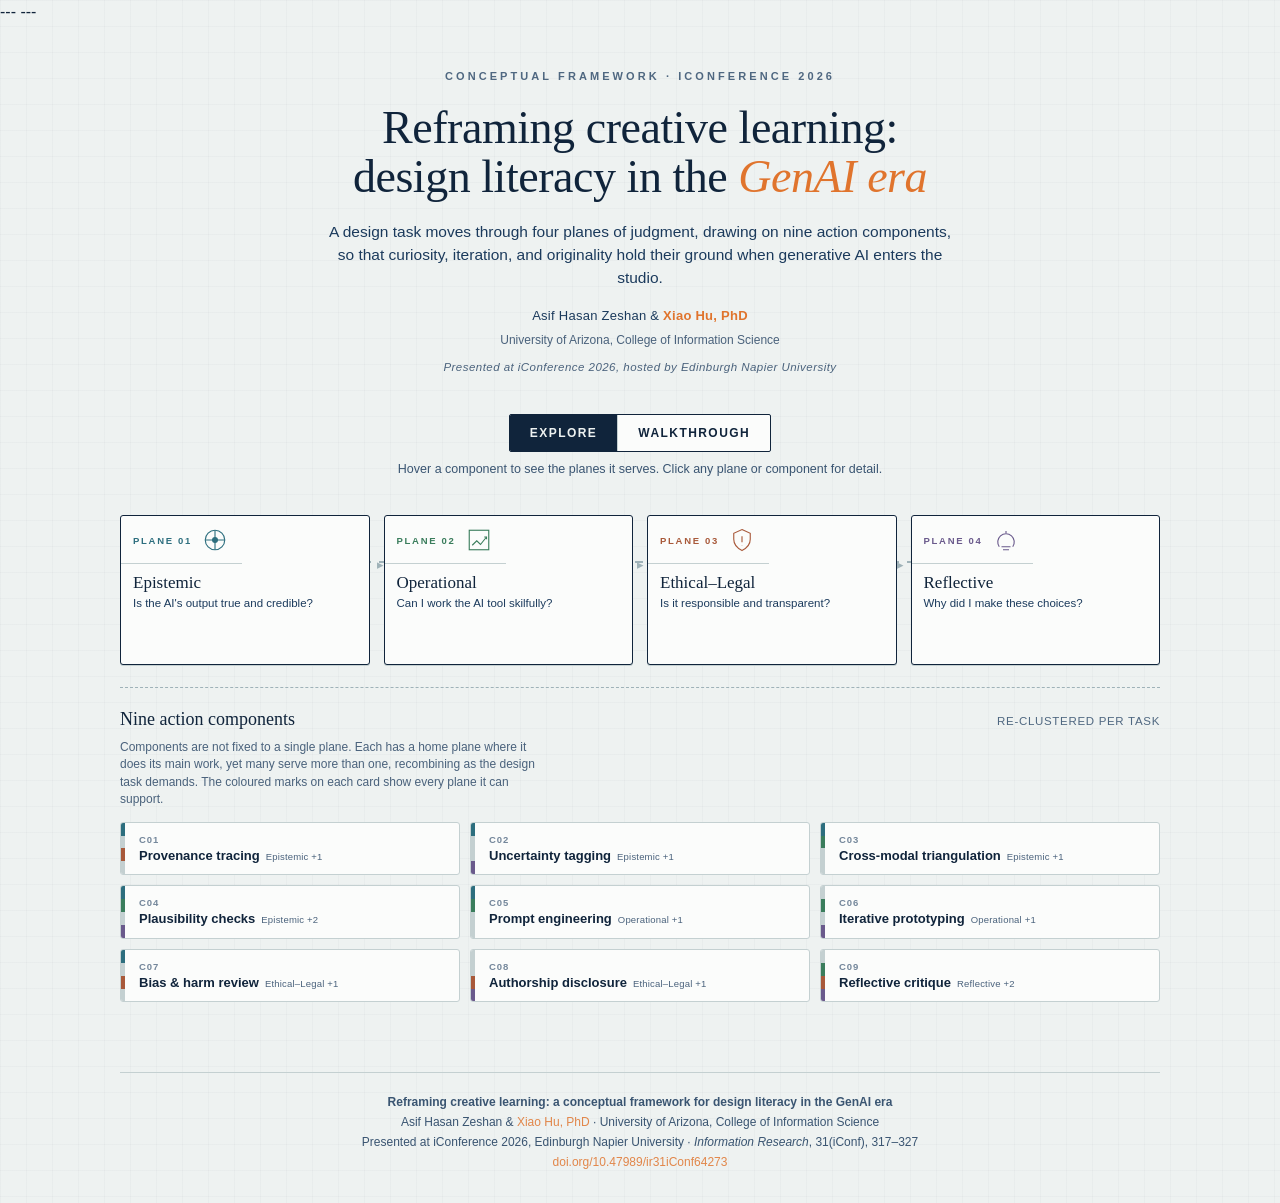
==== projects/genaicreativelearning.html @ 3f54f834 "Rename genaicreativelearning to genaicreativelearning.html" ====
---
---
<!DOCTYPE html>
<html lang="en">
<head>
<meta charset="UTF-8">
<meta name="viewport" content="width=device-width, initial-scale=1.0">
<meta property="og:title" content="Reframing Creative Learning: Design Literacy in the GenAI Era">
<meta property="og:description" content="An interactive conceptual framework. Four planes of competency, nine action components, explored through an architectural design task.">
<title>Reframing Creative Learning · Interactive Framework</title>
<style>
  :root{
    --ink:#10243b;
    --ink-2:#1b3a5c;
    --ink-3:#4a627c;
    --paper:#eef2f1;
    --paper-2:#e3e9e8;
    --line:#9fb2b8;
    --line-soft:#c4d0d1;
    --signal:#e0742d;
    --signal-soft:#f3c79f;
    --epi:#2d6e7e;
    --ope:#3a7d5c;
    --eth:#a8593a;
    --ref:#6a5a8c;
    --white:#fbfcfb;
    --shadow:rgba(16,36,59,.16);
  }
  *{box-sizing:border-box;margin:0;padding:0}
  html{scroll-behavior:smooth}
  body{
    background:
      linear-gradient(rgba(16,36,59,.025) 1px,transparent 1px) 0 0/26px 26px,
      linear-gradient(90deg,rgba(16,36,59,.025) 1px,transparent 1px) 0 0/26px 26px,
      var(--paper);
    color:var(--ink);
    font-family:"Helvetica Neue",Arial,sans-serif;
    line-height:1.5;-webkit-font-smoothing:antialiased;overflow-x:hidden;
  }
  @media (prefers-reduced-motion:reduce){*{animation-duration:.001ms!important;transition-duration:.001ms!important}}
  .wrap{max-width:1080px;margin:0 auto;padding:0 20px}

  /* ---------- header ---------- */
  header{padding:44px 0 8px;text-align:center}
  .eyebrow{font-size:11px;letter-spacing:.28em;text-transform:uppercase;color:var(--ink-2);font-weight:700;opacity:.75;margin-bottom:18px}
  h1{font-family:Georgia,"Times New Roman",serif;font-weight:400;font-size:clamp(28px,5vw,46px);line-height:1.08;letter-spacing:-.01em;color:var(--ink)}
  h1 em{font-style:italic;color:var(--signal)}
  .sub{max-width:640px;margin:18px auto 0;font-size:15.5px;color:var(--ink-2)}
  .byline{margin-top:16px;font-size:13px;letter-spacing:.02em;color:var(--ink-2)}
  .byline a{color:var(--signal);text-decoration:none;font-weight:600}
  .byline a:hover{text-decoration:underline}
  .affil{margin-top:6px;font-size:12px;color:var(--ink-3);line-height:1.5}
  .venue{margin-top:10px;font-size:11.5px;letter-spacing:.04em;color:var(--ink-3);font-style:italic}

  /* ---------- mode toggle ---------- */
  .modes{display:flex;justify-content:center;gap:0;margin:30px auto 8px;border:1px solid var(--ink);border-radius:2px;width:max-content;max-width:100%;overflow:hidden;background:var(--white)}
  .modes button{font-family:inherit;font-size:12px;letter-spacing:.12em;text-transform:uppercase;font-weight:700;padding:11px 20px;border:0;background:transparent;color:var(--ink);cursor:pointer;transition:background .2s,color .2s;white-space:nowrap}
  .modes button+button{border-left:1px solid var(--line-soft)}
  .modes button.on{background:var(--ink);color:var(--paper)}
  .hint{text-align:center;font-size:12.5px;color:var(--ink-2);opacity:.85;margin:4px 0 0;min-height:18px}

  /* ---------- explore stage ---------- */
  .stage{position:relative;margin:18px auto 10px;padding:18px 0 6px}
  .rail{display:grid;grid-template-columns:repeat(4,1fr);gap:14px;position:relative}
  .rail::before{content:"";position:absolute;top:46px;left:8%;right:8%;height:2px;background:repeating-linear-gradient(90deg,var(--line) 0 8px,transparent 8px 16px);z-index:0}
  .plane{position:relative;z-index:1;background:var(--white);border:1.5px solid var(--ink);border-radius:3px;padding:0;cursor:pointer;text-align:left;font-family:inherit;color:var(--ink);
    transition:transform .25s cubic-bezier(.2,.7,.3,1),box-shadow .25s,border-color .25s;box-shadow:0 1px 0 var(--line-soft);display:flex;flex-direction:column;min-height:150px}
  .plane:hover{transform:translateY(-4px);box-shadow:0 10px 22px var(--shadow)}
  .plane:focus-visible{outline:3px solid var(--signal);outline-offset:3px}
  .plane .cap{display:flex;align-items:center;gap:8px;padding:9px 12px 8px;border-bottom:1px solid var(--line-soft)}
  .plane .gly{width:30px;height:30px;flex:0 0 auto;margin-left:auto}
  .plane .layer{font-size:9.5px;letter-spacing:.18em;text-transform:uppercase;color:var(--ink-2);opacity:.7;font-weight:700}
  .plane .name{padding:9px 12px 4px;font-family:Georgia,serif;font-size:17px;line-height:1.12}
  .plane .role{padding:0 12px 12px;font-size:11.5px;color:var(--ink-2);line-height:1.35}
  .plane .tick{position:absolute;left:50%;top:-9px;transform:translateX(-50%);width:14px;height:14px;background:var(--white);border:1.5px solid var(--ink);border-radius:50%;display:none;z-index:2}
  .plane.active{box-shadow:0 12px 26px var(--shadow)}
  .plane.active .tick{display:block}
  .plane[data-p="epi"] .layer{color:var(--epi);opacity:1}
  .plane[data-p="ope"] .layer{color:var(--ope);opacity:1}
  .plane[data-p="eth"] .layer{color:var(--eth);opacity:1}
  .plane[data-p="ref"] .layer{color:var(--ref);opacity:1}
  .plane[data-p="epi"].active{border-color:var(--epi)}
  .plane[data-p="ope"].active{border-color:var(--ope)}
  .plane[data-p="eth"].active{border-color:var(--eth)}
  .plane[data-p="ref"].active{border-color:var(--ref)}
  .plane[data-p="epi"].active .tick{background:var(--epi);border-color:var(--epi)}
  .plane[data-p="ope"].active .tick{background:var(--ope);border-color:var(--ope)}
  .plane[data-p="eth"].active .tick{background:var(--eth);border-color:var(--eth)}
  .plane[data-p="ref"].active .tick{background:var(--ref);border-color:var(--ref)}
  .arrow{position:absolute;top:40px;z-index:1;color:var(--line);font-size:13px;transform:translateX(-50%)}

  /* ---------- components tray ---------- */
  .tray{margin:22px auto 0;border-top:1px dashed var(--line);padding-top:18px}
  .tray-head{display:flex;align-items:baseline;justify-content:space-between;flex-wrap:wrap;gap:6px;margin-bottom:6px}
  .tray-head h2{font-family:Georgia,serif;font-weight:400;font-size:18px}
  .tray-head .count{font-size:11.5px;letter-spacing:.06em;text-transform:uppercase;color:var(--ink-2);opacity:.75}
  .tray-note{font-size:12px;color:var(--ink-3);margin-bottom:13px;max-width:64ch;line-height:1.45}
  .comps{display:grid;grid-template-columns:repeat(3,1fr);gap:10px}
  .comp{background:var(--white);border:1px solid var(--line-soft);border-radius:3px;padding:11px 12px;cursor:pointer;font-family:inherit;text-align:left;color:var(--ink);
    transition:transform .2s,box-shadow .2s,border-color .2s,opacity .25s,background .2s;position:relative;overflow:hidden}
  .comp .barwrap{position:absolute;left:0;top:0;bottom:0;width:4px;display:flex;flex-direction:column}
  .comp .barwrap i{flex:1;background:var(--line-soft);transition:background .2s}
  .comp:hover{transform:translateY(-2px);box-shadow:0 6px 14px var(--shadow)}
  .comp:focus-visible{outline:3px solid var(--signal);outline-offset:2px}
  .comp .ci{font-size:9.5px;letter-spacing:.1em;color:var(--ink-2);opacity:.6;font-weight:700;display:block;margin-bottom:3px;padding-left:6px}
  .comp .cn{font-size:13px;font-weight:700;line-height:1.2;padding-left:6px}
  .comp .cserve{font-size:9.5px;color:var(--ink-3);padding-left:6px;margin-top:4px;letter-spacing:.02em}
  .comp.dim{opacity:.26}
  .comp.lit{border-color:var(--ink-2)}

  /* ---------- detail panel ---------- */
  .panel{margin:24px auto 0;background:var(--ink);color:var(--paper);border-radius:4px;padding:0;overflow:hidden;max-height:0;opacity:0;transition:max-height .42s ease,opacity .3s ease}
  .panel.open{max-height:560px;opacity:1}
  .panel-in{padding:22px 24px 24px;position:relative}
  .panel .ptag{font-size:10.5px;letter-spacing:.2em;text-transform:uppercase;opacity:.6;font-weight:700;margin-bottom:8px}
  .panel h3{font-family:Georgia,serif;font-weight:400;font-size:23px;margin-bottom:9px;color:var(--white);display:flex;align-items:center;gap:11px}
  .panel h3 .gm{width:28px;height:28px;flex:0 0 auto}
  .panel p{font-size:14.5px;line-height:1.55;color:#cdd9e2;max-width:64ch}
  .panel .meta{margin-top:14px;display:flex;flex-wrap:wrap;gap:8px}
  .chip{font-size:10.5px;letter-spacing:.04em;background:rgba(255,255,255,.08);border:1px solid rgba(255,255,255,.18);border-radius:999px;padding:5px 11px;color:#dbe6ee}
  .chip b{color:var(--signal-soft);font-weight:700}
  .panel .ex{margin-top:16px;padding-top:14px;border-top:1px solid rgba(255,255,255,.14)}
  .panel .ex .exl{font-size:10.5px;letter-spacing:.18em;text-transform:uppercase;color:var(--signal-soft);font-weight:700;margin-bottom:5px}
  .panel .ex p{font-size:13.5px;color:#c3d0da;font-style:italic}
  .closex{position:absolute;top:14px;right:16px;background:transparent;border:0;color:#aebccb;font-size:20px;cursor:pointer;line-height:1}
  .closex:hover{color:#fff}

  /* ---------- walkthrough ---------- */
  .walk{margin:14px auto 0}
  .walk-bar{display:flex;align-items:center;justify-content:center;gap:14px;margin-bottom:8px;flex-wrap:wrap}
  .walk-bar button{font-family:inherit;font-size:12px;font-weight:700;letter-spacing:.06em;padding:9px 18px;border:1.5px solid var(--ink);background:var(--white);color:var(--ink);border-radius:2px;cursor:pointer;transition:background .2s,color .2s,opacity .2s}
  .walk-bar button:hover:not(:disabled){background:var(--ink);color:var(--paper)}
  .walk-bar button:disabled{opacity:.35;cursor:default}
  .walk-bar .pos{font-size:12px;letter-spacing:.1em;color:var(--ink-2);font-weight:700;min-width:54px;text-align:center}
  .dots{display:flex;gap:6px;justify-content:center;margin-top:2px}
  .dots i{width:8px;height:8px;border-radius:50%;background:var(--line);transition:background .25s,transform .25s;cursor:pointer}
  .dots i.on{background:var(--signal);transform:scale(1.35)}

  .scene{margin-top:16px;background:var(--white);border:1px solid var(--line-soft);border-radius:4px;overflow:hidden;
    display:grid;grid-template-columns:minmax(0,1.05fr) minmax(0,1fr)}
  .scene .viz{background:var(--paper-2);border-right:1px solid var(--line-soft);display:flex;align-items:center;justify-content:center;padding:18px;min-height:300px}
  .scene .viz svg{width:100%;height:auto;max-height:340px;display:block}
  .scene .viz .fig{margin:0;width:100%;display:flex;flex-direction:column;gap:10px}
  .scene .viz .fig img{width:100%;height:auto;display:block;border:1px solid var(--line-soft);border-radius:3px;background:#fff}
  .scene .viz .fig figcaption{font-size:10.5px;letter-spacing:.04em;color:var(--ink-3);text-align:center;line-height:1.4}
  .scene .viz .figs{gap:8px}
  .scene .viz .figs img+img{margin-top:0}
  .scene.noviz{grid-template-columns:1fr}
  .scene.noviz .stext{padding:30px 34px}
  .scene.noviz .stext p{max-width:68ch}
  .scene .stext{padding:24px 26px}
  .scene .sk{font-size:10.5px;letter-spacing:.2em;text-transform:uppercase;font-weight:700;margin-bottom:9px;display:flex;align-items:center;gap:8px;color:var(--ink-2)}
  .scene .sk .d{width:10px;height:10px;border-radius:50%}
  .scene h3{font-family:Georgia,serif;font-weight:400;font-size:23px;line-height:1.1;margin-bottom:11px}
  .scene p{font-size:14.5px;color:var(--ink-2);line-height:1.58;max-width:54ch}
  .scene .q{margin-top:13px;font-size:13.5px;color:var(--ink);background:var(--paper);border-left:3px solid var(--signal);padding:9px 13px;border-radius:0 3px 3px 0}
  .scene .q b{font-weight:700}
  .scene .uses{margin-top:14px;display:flex;flex-wrap:wrap;gap:6px}
  .scene .uses .u{font-size:10.5px;letter-spacing:.02em;border:1px solid var(--line-soft);background:var(--paper);border-radius:999px;padding:4px 10px;color:var(--ink-2)}

  .hide{display:none!important}

  footer{margin:40px 0 30px;text-align:center;border-top:1px solid var(--line-soft);padding-top:20px}
  footer p{font-size:12px;color:var(--ink-2);opacity:.85;line-height:1.65}
  footer a{color:var(--signal);text-decoration:none}
  footer a:hover{text-decoration:underline}

  @media (max-width:860px){
    .rail{grid-template-columns:repeat(2,1fr);gap:12px}
    .rail::before{display:none}
    .arrow{display:none}
    .comps{grid-template-columns:repeat(2,1fr)}
    .scene{grid-template-columns:1fr}
    .scene .viz{border-right:0;border-bottom:1px solid var(--line-soft);min-height:auto}
  }
  @media (max-width:520px){
    header{padding:30px 0 4px}
    .rail{grid-template-columns:1fr}
    .comps{grid-template-columns:1fr}
    .plane{min-height:auto}
    .modes button{padding:10px 14px;font-size:11px}
    .walk-bar{gap:8px}
    .panel.open{max-height:760px}
  }
</style>
</head>
<body>

<div class="wrap">
  <header>
    <div class="eyebrow">Conceptual Framework · iConference 2026</div>
    <h1>Reframing creative learning:<br>design literacy in the <em>GenAI era</em></h1>
    <p class="sub">A design task moves through four planes of judgment, drawing on nine action components, so that curiosity, iteration, and originality hold their ground when generative AI enters the studio.</p>
    <p class="byline">Asif Hasan Zeshan &amp; <a href="https://infosci.arizona.edu/person/xiao-hu" target="_blank" rel="noopener">Xiao Hu, PhD</a></p>
    <p class="affil">University of Arizona, College of Information Science</p>
    <p class="venue">Presented at iConference 2026, hosted by Edinburgh Napier University</p>
  </header>

  <div class="modes" role="tablist" aria-label="View mode">
    <button id="mExplore" class="on" role="tab" aria-selected="true">Explore</button>
    <button id="mWalk" role="tab" aria-selected="false">Walkthrough</button>
  </div>
  <p class="hint" id="hint">Hover a component to see the planes it serves. Click any plane or component for detail.</p>

  <!-- ============ EXPLORE ============ -->
  <section class="stage" id="exploreView">
    <div class="rail" id="rail"></div>

    <div class="tray">
      <div class="tray-head">
        <h2>Nine action components</h2>
        <span class="count">Re-clustered per task</span>
      </div>
      <p class="tray-note">Components are not fixed to a single plane. Each has a home plane where it does its main work, yet many serve more than one, recombining as the design task demands. The coloured marks on each card show every plane it can support.</p>
      <div class="comps" id="comps"></div>
    </div>

    <div class="panel" id="panel" aria-live="polite">
      <div class="panel-in">
        <button class="closex" id="closeP" aria-label="Close detail">×</button>
        <div class="ptag" id="pTag"></div>
        <h3 id="pTitle"></h3>
        <p id="pBody"></p>
        <div class="meta" id="pMeta"></div>
        <div class="ex" id="pEx">
          <div class="exl">In the desert-home task</div>
          <p id="pExBody"></p>
        </div>
      </div>
    </div>
  </section>

  <!-- ============ WALKTHROUGH ============ -->
  <section class="stage hide" id="walkView">
    <div class="walk">
      <div class="walk-bar">
        <button id="prev" disabled>‹ Back</button>
        <span class="pos" id="pos">1 / 7</span>
        <button id="next">Next ›</button>
      </div>
      <div class="dots" id="dots"></div>
      <div class="scene" id="scene"></div>
    </div>
  </section>

  <footer>
    <p><strong>Reframing creative learning: a conceptual framework for design literacy in the GenAI era</strong><br>
    Asif Hasan Zeshan &amp; <a href="https://infosci.arizona.edu/person/xiao-hu" target="_blank" rel="noopener">Xiao Hu, PhD</a> · University of Arizona, College of Information Science<br>
    Presented at iConference 2026, Edinburgh Napier University · <em>Information Research</em>, 31(iConf), 317–327<br>
    <a href="https://doi.org/10.47989/ir31iConf64273" target="_blank" rel="noopener">doi.org/10.47989/ir31iConf64273</a></p>
  </footer>
</div>

<script>
(function(){
  "use strict";

  /* ---------------- plane glyphs ---------------- */
  var GLY={
    epi:'<svg viewBox="0 0 40 40" fill="none" stroke="var(--epi)" stroke-width="1.5"><circle cx="20" cy="20" r="13"/><path d="M20 7v26M7 20h26"/><circle cx="20" cy="20" r="4" fill="var(--epi)" stroke="none"/></svg>',
    ope:'<svg viewBox="0 0 40 40" fill="none" stroke="var(--ope)" stroke-width="1.5"><rect x="7" y="7" width="26" height="26"/><path d="M11 27l6-6 5 5 8-10"/><path d="M27 16h3v3"/></svg>',
    eth:'<svg viewBox="0 0 40 40" fill="none" stroke="var(--eth)" stroke-width="1.5"><path d="M20 6l11 5v8c0 8-5 12-11 15-6-3-11-7-11-15v-8z"/><path d="M20 15v8M20 27v.3"/></svg>',
    ref:'<svg viewBox="0 0 40 40" fill="none" stroke="var(--ref)" stroke-width="1.5"><path d="M11 29a11 11 0 1 1 18 0"/><path d="M14 29h12M16 33h8"/><path d="M20 8v3"/></svg>'
  };
  function gm(p){return GLY[p];}
  var nameOf={epi:"Epistemic",ope:"Operational",eth:"Ethical–Legal",ref:"Reflective"};
  var colorVar={epi:"var(--epi)",ope:"var(--ope)",eth:"var(--eth)",ref:"var(--ref)"};
  function cssColor(p){return getComputedStyle(document.documentElement).getPropertyValue('--'+p).trim();}

  var PLANES=[
    {p:"epi",layer:"Plane 01",name:"Epistemic",role:"Is the AI's output true and credible?",
     tag:"Plane 01 · Truth & credibility",
     body:"The first checkpoint. Generative AI can blur the line between fact and fabrication, so this plane asks whether an output can be trusted at all, tracing where it came from, flagging how confident it is, and rejecting anything that contradicts what is known.",
     ex:"The learner examines the sources and assumptions behind AI-generated climate references for the desert site, and tests whether proposed layouts respond realistically to heat and orientation."},
    {p:"ope",layer:"Plane 02",name:"Operational",role:"Can I work the AI tool skilfully?",
     tag:"Plane 02 · Technical capacity",
     body:"Once outputs can be trusted, this plane is about working the tool well, shaping precise prompts and looping through generate, test, and refine cycles, so the learner harnesses the AI's power while staying in command of the result.",
     ex:"Prompts specify orientation, shading intent, and room adjacency; the learner iterates across cycles of generated floorplans while keeping authorship over the final layout."},
    {p:"eth",layer:"Plane 03",name:"Ethical–Legal",role:"Is it responsible and transparent?",
     tag:"Plane 03 · Responsibility & transparency",
     body:"Good output and good craft still call for a conscience. This plane checks AI results for bias or harm, and insists on disclosing where the AI contributed, keeping the human answerable for ethics and compliance.",
     ex:"Bias reviews ask whether generated layouts simply copy existing homes or impose unsuitable conventions; authorship disclosure makes the AI's role explicit, and building codes are taught and evaluated directly."},
    {p:"ref",layer:"Plane 04",name:"Reflective",role:"Why did I make these choices?",
     tag:"Plane 04 · Metacognition",
     body:"The final plane steps back. Reflective critique asks why choices were made and whether they hold up, addressing the why of action, its reasons and its consequences. This is where design literacy deepens over time.",
     ex:"The learner articulates why certain AI options were accepted, modified, or rejected, and how those decisions align with functional goals and professional values."}
  ];

  /* components: home plane + also-serves planes (cross-use, per paper) */
  var COMPS=[
    {id:"prov",n:"Provenance tracing",home:"epi",also:["eth"],
     d:"Records where data or an AI output came from, so its authenticity can be verified. Its trail also feeds authorship and accountability work on the ethical plane.",
     ex:"Checking the sources and assumptions behind AI-generated climate references."},
    {id:"unc",n:"Uncertainty tagging",home:"epi",also:["ref"],
     d:"Attaches confidence scores to outputs so learners can judge how far to rely on them. The same scores later inform reflective judgement about which options to trust.",
     ex:"Flagging layout claims that rest on generalised or probabilistic assumptions."},
    {id:"tri",n:"Cross-modal triangulation",home:"epi",also:["ope"],
     d:"Compares results across modalities, text, image, and video, to check they stay consistent. The comparison habit carries into operational testing of variants.",
     ex:"Cross-checking a generated plan against solar simulation imagery for the same site."},
    {id:"pla",n:"Plausibility checks",home:"epi",also:["ope","ref"],
     d:"Uses domain expertise and common sense to reject outputs that contradict established facts. It guides which prototypes are worth refining and what to question on reflection.",
     ex:"Asking whether shading and solar orientation are realistic for desert conditions."},
    {id:"pro",n:"Prompt engineering",home:"ope",also:["epi"],
     d:"Crafting and refining input instructions that steer the model toward relevant responses. Sharper prompts also surface more traceable, checkable outputs for the epistemic plane.",
     ex:"Specifying orientation, shading intent, and adjacency in the prompt."},
    {id:"ite",n:"Iterative prototyping",home:"ope",also:["ref"],
     d:"Generates design variants with AI and refines them over successive cycles. Each cycle gives the reflective plane fresh material to weigh and learn from.",
     ex:"Producing two floorplans, then looping to compare and improve them."},
    {id:"bia",n:"Bias & harm review",home:"eth",also:["epi"],
     d:"Examines outputs for unfair bias or harm and proposes mitigations. The scrutiny overlaps with epistemic checks on whether an output reflects reality fairly.",
     ex:"Asking if layouts are culturally invasive, inequitable, or merely copied."},
    {id:"aut",n:"Authorship disclosure",home:"eth",also:["ref"],
     d:"Transparently acknowledges where AI contributed to content or decisions. Naming the AI's share also sharpens the learner's reflection on their own role.",
     ex:"Marking which parts of the design came from the AI and which from the learner."},
    {id:"refc",n:"Reflective critique",home:"ref",also:["ope","eth"],
     d:"Compels learners to reflect on the process and how to improve the creative outcome. It reaches back into operational and ethical decisions, asking why each was made.",
     ex:"Reasoning through why one iteration was accepted over another."}
  ];

  function planesFor(c){return [c.home].concat(c.also);}

  /* ---------------- build planes ---------------- */
  var rail=document.getElementById('rail');
  PLANES.forEach(function(pl){
    var b=document.createElement('button');
    b.className='plane';b.setAttribute('data-p',pl.p);b.setAttribute('aria-label',pl.name+' plane');
    b.innerHTML='<span class="tick"></span>'+
      '<span class="cap"><span class="layer">'+pl.layer+'</span><span class="gly">'+gm(pl.p)+'</span></span>'+
      '<span class="name">'+pl.name+'</span>'+
      '<span class="role">'+pl.role+'</span>';
    rail.appendChild(b);
  });
  ['25%','50%','75%'].forEach(function(L){var a=document.createElement('span');a.className='arrow';a.style.left=L;a.textContent='▸';rail.appendChild(a);});

  /* ---------------- build components ---------------- */
  var compsEl=document.getElementById('comps');
  COMPS.forEach(function(c,i){
    var serves=planesFor(c);
    var bars=['epi','ope','eth','ref'].map(function(p){
      var on=serves.indexOf(p)>-1;
      return '<i data-bar="'+p+'" style="'+(on?'background:'+colorVar[p]:'')+'"></i>';
    }).join('');
    var label=nameOf[c.home]+(c.also.length?' +'+c.also.length:'');
    var b=document.createElement('button');
    b.className='comp';b.setAttribute('data-id',c.id);b.setAttribute('data-serves',serves.join(' '));
    b.innerHTML='<span class="barwrap">'+bars+'</span>'+
      '<span class="ci">C'+String(i+1).padStart(2,'0')+'</span>'+
      '<span class="cn">'+c.n+'</span>'+
      '<span class="cserve">'+label+'</span>';
    compsEl.appendChild(b);
  });

  var planeEls=[].slice.call(document.querySelectorAll('.plane'));
  var compEls=[].slice.call(document.querySelectorAll('.comp'));

  /* ---------------- panel ---------------- */
  var panel=document.getElementById('panel');
  var pTag=document.getElementById('pTag'),pTitle=document.getElementById('pTitle'),
      pBody=document.getElementById('pBody'),pMeta=document.getElementById('pMeta'),
      pExBody=document.getElementById('pExBody');

  function clearActive(){planeEls.forEach(function(p){p.classList.remove('active')});compEls.forEach(function(c){c.classList.remove('lit','dim')});}

  function showPlane(p){
    clearActive();
    document.querySelector('.plane[data-p="'+p+'"]').classList.add('active');
    compEls.forEach(function(c){
      var serves=c.getAttribute('data-serves').split(' ');
      if(serves.indexOf(p)>-1){c.classList.add('lit')} else {c.classList.add('dim')}
    });
    var pl=PLANES.filter(function(x){return x.p===p})[0];
    var rel=COMPS.filter(function(c){return planesFor(c).indexOf(p)>-1});
    pTag.textContent=pl.tag;
    pTitle.innerHTML='<span class="gm">'+gm(p)+'</span>'+pl.name+' plane';
    pBody.textContent=pl.body;
    pMeta.innerHTML=rel.map(function(c){
      var home=c.home===p;
      return '<span class="chip">'+(home?'<b>home · </b>':'serves · ')+c.n+'</span>';
    }).join('');
    pExBody.textContent=pl.ex;
    panel.classList.add('open');
  }

  function showComp(id){
    clearActive();
    var c=COMPS.filter(function(x){return x.id===id})[0];
    var serves=planesFor(c);
    document.querySelector('.comp[data-id="'+id+'"]').classList.add('lit');
    compEls.forEach(function(x){if(x.getAttribute('data-id')!==id)x.classList.add('dim')});
    serves.forEach(function(p){document.querySelector('.plane[data-p="'+p+'"]').classList.add('active')});
    pTag.textContent='Action component · home plane '+nameOf[c.home];
    pTitle.innerHTML='<span class="gm">'+gm(c.home)+'</span>'+c.n;
    pBody.textContent=c.d;
    pMeta.innerHTML=serves.map(function(p,i){
      return '<span class="chip">'+(i===0?'<b>home · </b>':'also serves · ')+nameOf[p]+'</span>';
    }).join('');
    pExBody.textContent=c.ex;
    panel.classList.add('open');
  }
  function closePanel(){panel.classList.remove('open');clearActive();}
  document.getElementById('closeP').addEventListener('click',closePanel);

  planeEls.forEach(function(p){p.addEventListener('click',function(){showPlane(p.getAttribute('data-p'))})});
  compEls.forEach(function(c){
    c.addEventListener('click',function(){showComp(c.getAttribute('data-id'))});
    c.addEventListener('mouseenter',function(){
      if(panel.classList.contains('open'))return;
      c.getAttribute('data-serves').split(' ').forEach(function(p){document.querySelector('.plane[data-p="'+p+'"]').classList.add('active')});
    });
    c.addEventListener('mouseleave',function(){
      if(panel.classList.contains('open'))return;
      planeEls.forEach(function(x){x.classList.remove('active')});
    });
  });

  /* ---------------- mode toggle ---------------- */
  var mE=document.getElementById('mExplore'),mW=document.getElementById('mWalk'),
      eV=document.getElementById('exploreView'),wV=document.getElementById('walkView'),hint=document.getElementById('hint');
  function setMode(explore){
    mE.classList.toggle('on',explore);mW.classList.toggle('on',!explore);
    mE.setAttribute('aria-selected',explore);mW.setAttribute('aria-selected',!explore);
    eV.classList.toggle('hide',!explore);wV.classList.toggle('hide',explore);
    hint.textContent=explore?'Hover a component to see the planes it serves. Click any plane or component for detail.':'A single architecture task, walked through the four planes with the visuals from the paper.';
    if(!explore){closePanel();renderScene();}
  }
  mE.addEventListener('click',function(){setMode(true)});
  mW.addEventListener('click',function(){setMode(false)});

  /* ================= WALKTHROUGH VISUALS (SVG, after Figure 3) ================= */
  function VIZ_BRIEF(){return '\
<svg viewBox="0 0 360 300" xmlns="http://www.w3.org/2000/svg" font-family="Helvetica Neue,Arial,sans-serif">\
<rect x="0.5" y="0.5" width="359" height="299" fill="#fbfcfb" stroke="#c4d0d1"/>\
<g stroke="#10243b" fill="none" stroke-width="1.4">\
<rect x="40" y="60" width="280" height="180"/>\
<line x1="180" y1="60" x2="180" y2="240"/>\
<rect x="40" y="60" width="140" height="95"/>\
<rect x="180" y="60" width="140" height="95"/>\
<path d="M40 200h60v40" /><path d="M320 200h-60v40"/>\
</g>\
<g fill="#10243b" font-size="9" letter-spacing=".06em">\
<text x="95" y="112" text-anchor="middle">BED 1</text>\
<text x="250" y="112" text-anchor="middle">BED 2</text>\
<text x="125" y="225" text-anchor="middle">LIVING</text>\
<text x="235" y="225" text-anchor="middle">KITCHEN</text>\
</g>\
<g stroke="#e0742d" stroke-width="1.2" fill="none">\
<path d="M30 30l18 18M48 30l-18 18" opacity=".0"/>\
<circle cx="330" cy="40" r="13"/><path d="M330 22v-7M330 65v-7M348 40h7M305 40h7M343 27l5-5M312 53l-5 5M343 53l5 5M312 27l-5-5"/>\
</g>\
<text x="330" y="44" text-anchor="middle" font-size="9" fill="#e0742d" font-weight="700">N</text>\
<text x="50" y="48" font-size="9.5" fill="#1b3a5c" letter-spacing=".14em">BRIEF · 2-BED, ARID SW US</text>\
<g stroke="#9fb2b8" stroke-width="1" fill="none">\
<path d="M40 255h280M40 251v8M320 251v8"/></g>\
<text x="180" y="272" text-anchor="middle" font-size="8.5" fill="#4a627c" letter-spacing=".1em">LEARNER SETS INTENT · AI GENERATES OPTIONS</text>\
</svg>';}

  function VIZ_EPI(){return '\
<svg viewBox="0 0 360 300" xmlns="http://www.w3.org/2000/svg" font-family="Helvetica Neue,Arial,sans-serif">\
<rect x="0.5" y="0.5" width="359" height="299" fill="#fbfcfb" stroke="#c4d0d1"/>\
<text x="18" y="26" font-size="9.5" fill="#2d6e7e" font-weight="700" letter-spacing=".14em">PROVENANCE · WHERE DID THIS COME FROM?</text>\
<g stroke="#2d6e7e" stroke-width="1.1">\
<line x1="180" y1="70" x2="110" y2="120"/><line x1="180" y1="70" x2="250" y2="115"/>\
<line x1="180" y1="70" x2="150" y2="40"/><line x1="110" y1="120" x2="70" y2="160"/>\
<line x1="110" y1="120" x2="140" y2="170"/><line x1="250" y1="115" x2="290" y2="160"/>\
<line x1="250" y1="115" x2="225" y2="165"/></g>\
<g>\
<circle cx="180" cy="70" r="13" fill="#2d6e7e"/><circle cx="150" cy="40" r="7" fill="#7fb0b8"/>\
<circle cx="110" cy="120" r="9" fill="#4f93a0"/><circle cx="250" cy="115" r="9" fill="#4f93a0"/>\
<circle cx="70" cy="160" r="6" fill="#a7cdd3"/><circle cx="140" cy="170" r="6" fill="#a7cdd3"/>\
<circle cx="290" cy="160" r="6" fill="#a7cdd3"/><circle cx="225" cy="165" r="6" fill="#a7cdd3"/></g>\
<text x="180" y="73" text-anchor="middle" font-size="8" fill="#fff" font-weight="700">OUT</text>\
<g font-size="7.5" fill="#1b3a5c"><text x="110" y="138" text-anchor="middle">source</text><text x="250" y="133" text-anchor="middle">dataset</text></g>\
<rect x="40" y="200" width="120" height="70" fill="none" stroke="#10243b" stroke-width="1.2"/>\
<line x1="100" y1="200" x2="100" y2="270" stroke="#10243b"/><line x1="40" y1="235" x2="160" y2="235" stroke="#10243b" stroke-dasharray="3 3"/>\
<text x="100" y="192" text-anchor="middle" font-size="8" fill="#1b3a5c">recall: ergonomic plan</text>\
<g><rect x="195" y="200" width="125" height="70" fill="#fff" stroke="#10243b" stroke-width="1.2"/>\
<rect x="205" y="210" width="35" height="22" fill="#e6f0f1" stroke="#2d6e7e"/><rect x="205" y="238" width="50" height="24" fill="#fdf0e6" stroke="#e0742d"/>\
<text x="257" y="226" font-size="7.5" fill="#1b3a5c">uncertainty</text><text x="262" y="252" font-size="7.5" fill="#b4471f" font-weight="700">tagged ?</text></g>\
<text x="195" y="290" font-size="8" fill="#4a627c">plausibility check against desert facts</text>\
</svg>';}

  function VIZ_ETH(){return '<svg viewBox="0 0 360 320" xmlns="http://www.w3.org/2000/svg" font-family="Helvetica Neue,Arial,sans-serif"> <rect x="0.5" y="0.5" width="359" height="319" fill="#fbfcfb" stroke="#c4d0d1"/> <text x="20" y="28" font-size="10" fill="#a8593a" font-weight="700" letter-spacing=".14em">BIAS &amp; HARM REVIEW</text> <!-- Existing homes layout --> <text x="92" y="52" text-anchor="middle" font-size="9" fill="#1b3a5c" letter-spacing=".04em">EXISTING HOMES NEARBY</text> <g stroke="#7d7768" stroke-width="1.4" fill="none"> <rect x="28" y="62" width="128" height="92"/> <line x1="92" y1="62" x2="92" y2="154"/> <line x1="28" y1="110" x2="92" y2="110"/> <line x1="92" y1="100" x2="156" y2="100"/> <!-- door swings --> <path d="M60 110a14 14 0 0 1 14-14" stroke="#b6ac97" stroke-width="1"/> <path d="M124 100a13 13 0 0 1 13 13" stroke="#b6ac97" stroke-width="1"/> </g> <g fill="#7d7768" font-size="7.5"> <text x="60" y="90" text-anchor="middle">BED</text> <text x="60" y="135" text-anchor="middle">BED</text> <text x="124" y="84" text-anchor="middle">LIVING</text> <text x="124" y="132" text-anchor="middle">KIT</text> </g> <!-- AI generated layout, dashed --> <text x="268" y="52" text-anchor="middle" font-size="9" fill="#a8593a" letter-spacing=".04em">AI-GENERATED LAYOUT</text> <g stroke="#a8593a" stroke-width="1.4" fill="none" stroke-dasharray="5 3"> <rect x="204" y="62" width="128" height="92"/> <line x1="268" y1="62" x2="268" y2="154"/> <line x1="204" y1="106" x2="268" y2="106"/> <line x1="268" y1="96" x2="332" y2="96"/> </g> <g fill="#a8593a" font-size="7.5"> <text x="236" y="88" text-anchor="middle">BED</text> <text x="236" y="134" text-anchor="middle">BED</text> <text x="300" y="82" text-anchor="middle">LIVING</text> <text x="300" y="128" text-anchor="middle">KIT</text> </g> <!-- compare bracket --> <path d="M168 108h24M180 100v16" stroke="#e0742d" stroke-width="1.2" fill="none"/> <text x="180" y="95" text-anchor="middle" font-size="8" fill="#e0742d" font-weight="700">vs</text> <!-- review questions --> <g font-size="8.5" fill="#1b3a5c"> <circle cx="32" cy="186" r="2.2" fill="#a8593a"/><text x="40" y="189">Culturally invasive?</text> <circle cx="32" cy="204" r="2.2" fill="#a8593a"/><text x="40" y="207">Equitable and sustainable?</text> <circle cx="32" cy="222" r="2.2" fill="#a8593a"/><text x="40" y="225">Merely copied from context?</text> </g> <!-- authorship disclosure card --> <rect x="24" y="244" width="312" height="60" rx="2" fill="#fdf3ec" stroke="#e0742d" stroke-width="1.3"/> <text x="36" y="262" font-size="9" fill="#b4471f" font-weight="700" letter-spacing=".1em">AUTHORSHIP DISCLOSURE</text> <line x1="36" y1="270" x2="324" y2="270" stroke="#f3c79f" stroke-width="1"/> <g font-size="8" fill="#1b3a5c"> <text x="36" y="285">AI-assisted: layout drafts and variants</text> <text x="36" y="298">Human: site logic, codes, and the final call</text> </g> </svg>';}

  function VIZ_REF(){return '<svg viewBox="0 0 360 320" xmlns="http://www.w3.org/2000/svg" font-family="Helvetica Neue,Arial,sans-serif"> <rect x="0.5" y="0.5" width="359" height="319" fill="#fbfcfb" stroke="#c4d0d1"/> <text x="20" y="28" font-size="10" fill="#6a5a8c" font-weight="700" letter-spacing=".14em">REFLECTIVE CRITIQUE · THE WHY</text> <!-- semicircular arc, four metacognition stops --> <!-- arc center (180,210), radius 130, upper half --> <path d="M50 210 A130 130 0 0 1 310 210" fill="none" stroke="#cdc4b0" stroke-width="2" stroke-dasharray="2 5"/> <!-- progress arc up to last node (animated feel via gradient dashes) --> <path d="M50 210 A130 130 0 0 1 310 210" fill="none" stroke="#6a5a8c" stroke-width="2" stroke-dasharray="6 6" opacity=".5"/> <!-- nodes along the arc at angles 180,135,90,45,0 --> <!-- compute: x=180+130*cos, y=210-130*sin --> <!-- 180deg -> (50,210); 135 -> (88,118); 90 -> (180,80); 45 ->(272,118); 0 ->(310,210) --> <!-- node 1 --> <g> <circle cx="50" cy="210" r="13" fill="#6a5a8c"/> <text x="50" y="214" text-anchor="middle" font-size="10" fill="#fff" font-weight="700">1</text> <text x="50" y="240" text-anchor="middle" font-size="8" fill="#1b3a5c">Why accept</text> <text x="50" y="251" text-anchor="middle" font-size="8" fill="#1b3a5c">this iteration?</text> </g> <!-- node 2 --> <g> <circle cx="88" cy="118" r="12" fill="#8073a3"/> <text x="88" y="122" text-anchor="middle" font-size="10" fill="#fff" font-weight="700">2</text> <text x="88" y="92" text-anchor="middle" font-size="8" fill="#1b3a5c">Aligns with</text> <text x="88" y="101" text-anchor="middle" font-size="8" fill="#1b3a5c">ethics?</text> </g> <!-- node 3 --> <g> <circle cx="180" cy="80" r="12" fill="#8073a3"/> <text x="180" y="84" text-anchor="middle" font-size="10" fill="#fff" font-weight="700">3</text> <text x="180" y="54" text-anchor="middle" font-size="8" fill="#1b3a5c">Meets</text> <text x="180" y="63" text-anchor="middle" font-size="8" fill="#1b3a5c">function?</text> </g> <!-- node 4 --> <g> <circle cx="272" cy="118" r="12" fill="#8073a3"/> <text x="272" y="122" text-anchor="middle" font-size="10" fill="#fff" font-weight="700">4</text> <text x="272" y="92" text-anchor="middle" font-size="8" fill="#1b3a5c">What shaped</text> <text x="272" y="101" text-anchor="middle" font-size="8" fill="#1b3a5c">my prompts?</text> </g> <!-- endpoint arrow --> <g> <circle cx="310" cy="210" r="9" fill="#e0742d"/> <path d="M306 206l8 4-8 4" fill="none" stroke="#fff" stroke-width="1.4"/> <text x="310" y="234" text-anchor="middle" font-size="8" fill="#b4471f" font-weight="700">insight</text> </g> <!-- direction hint --> <text x="180" y="150" text-anchor="middle" font-size="8.5" fill="#6a5a8c" font-style="italic">step by step around the question</text> <!-- metacognition base --> <rect x="40" y="268" width="280" height="40" rx="2" fill="#f1eef6" stroke="#6a5a8c" stroke-width="1.2"/> <text x="180" y="285" text-anchor="middle" font-size="9" fill="#6a5a8c" font-weight="700" letter-spacing=".08em">METACOGNITION</text> <text x="180" y="299" text-anchor="middle" font-size="8" fill="#1b3a5c">process · parameters · the learner\'s own role</text> </svg>';}

  function VIZ_TRANSFER(){return '<svg viewBox="0 0 360 320" xmlns="http://www.w3.org/2000/svg" font-family="Helvetica Neue,Arial,sans-serif"> <rect x="0.5" y="0.5" width="359" height="319" fill="#fbfcfb" stroke="#c4d0d1"/> <text x="20" y="26" font-size="10" fill="#e0742d" font-weight="700" letter-spacing=".12em">ONE FRAMEWORK · MANY DIRECTIONS</text> <!-- core --> <rect x="120" y="40" width="120" height="34" rx="2" fill="#10243b"/> <text x="180" y="58" text-anchor="middle" font-size="8.5" fill="#fff" font-weight="700">CREATIVE LEARNING</text> <text x="180" y="69" text-anchor="middle" font-size="7.5" fill="#cdd9e2">4 planes · 9 components</text> <!-- branch trunk --> <path d="M180 74v16" stroke="#9fb2b8" stroke-width="1.3" fill="none"/> <path d="M52 90h258" stroke="#9fb2b8" stroke-width="1.3" fill="none"/> <path d="M52 90v10M138 90v10M224 90v10M310 90v10" stroke="#9fb2b8" stroke-width="1.3" fill="none"/> <!-- four branches --> <g font-size="7.5" font-weight="700"> <rect x="12" y="100" width="80" height="24" rx="2" fill="#e6f0f1" stroke="#2d6e7e"/><text x="52" y="115" text-anchor="middle" fill="#1f5f6b">Empirical</text> <rect x="98" y="100" width="80" height="24" rx="2" fill="#e8f0e6" stroke="#3a7d5c"/><text x="138" y="115" text-anchor="middle" fill="#3a7d5c">Assessment</text> <rect x="184" y="100" width="80" height="24" rx="2" fill="#f4ece6" stroke="#a8593a"/><text x="224" y="115" text-anchor="middle" fill="#9a5a2a">Longitudinal</text> <rect x="270" y="100" width="80" height="24" rx="2" fill="#f1eef6" stroke="#6a5a8c"/><text x="310" y="115" text-anchor="middle" fill="#6a5a8c">Cross-disc.</text> </g> <!-- sub-items under each --> <g font-size="7" fill="#4a627c"> <text x="12" y="140">· Mixed-methods</text> <text x="12" y="152">· Experiments</text> <text x="12" y="164">· AI analytics</text> <text x="98" y="140">· Rubrics</text> <text x="98" y="152">· Portfolios</text> <text x="98" y="164">· Peer review</text> <text x="184" y="140">· Attitudes</text> <text x="184" y="152">· Self-efficacy</text> <text x="184" y="164">· Hybrid settings</text> <text x="270" y="140">· Industrial design</text> <text x="270" y="152">· HCI + arch.</text> <text x="270" y="164">· Film / music</text> </g> <!-- contexts band --> <text x="20" y="196" font-size="9" fill="#1b3a5c" font-weight="700" letter-spacing=".1em">ACROSS EVERY LEARNING CONTEXT</text> <g font-size="8"> <rect x="20" y="206" width="100" height="40" rx="2" fill="#fbfcfb" stroke="#2d6e7e" stroke-width="1.2"/> <text x="70" y="222" text-anchor="middle" fill="#1f5f6b" font-weight="700">FORMAL</text> <text x="70" y="235" text-anchor="middle" fill="#4a627c" font-size="7.5">school · university</text> <rect x="130" y="206" width="100" height="40" rx="2" fill="#fbfcfb" stroke="#3a7d5c" stroke-width="1.2"/> <text x="180" y="222" text-anchor="middle" fill="#3a7d5c" font-weight="700">NON-FORMAL</text> <text x="180" y="235" text-anchor="middle" fill="#4a627c" font-size="7.5">galleries · libraries · museums</text> <rect x="240" y="206" width="100" height="40" rx="2" fill="#fbfcfb" stroke="#6a5a8c" stroke-width="1.2"/> <text x="290" y="222" text-anchor="middle" fill="#6a5a8c" font-weight="700">INFORMAL</text> <text x="290" y="235" text-anchor="middle" fill="#4a627c" font-size="7.5">self-directed · everyday</text> </g> <!-- outcome --> <rect x="40" y="262" width="280" height="46" rx="2" fill="#fdf3ec" stroke="#e0742d" stroke-width="1.3"/> <text x="180" y="281" text-anchor="middle" font-size="9.5" fill="#b4471f" font-weight="700">CREATIVITY PRESERVED</text> <text x="180" y="297" text-anchor="middle" font-size="7.8" fill="#1b3a5c">curiosity, iteration, and originality, guarded from bias and overreliance</text> </svg>';}

  var SCENES=[
    {k:"Brief · Task allocation",g:"signal",t:"Design a desert home with AI in the room",
     p:"A graduate student designs a two-bedroom floorplan for the hot, sun-exposed Southwestern US. A generative model produces layout options, while climate data, solar software, and building codes stay in human hands. The framework governs how the AI gets used at each step.",
     q:null,uses:[]},
    {k:"Plane 01 · Epistemic",g:"epi",img:"[data-uri]",alt:"Room-relationship node graph, adjacency bubble diagram, and dimensioned floorplan from the paper",cap:"From the paper: provenance and ergonomic recall of the generated floorplan layout.",t:"Can I trust what the AI gave me?",
     p:"The model returns two plans. The learner traces the sources behind its climate references, tags which suggestions rest on shaky assumptions, and sanity-checks the layouts against real desert conditions.",
     q:"Is this <b>actually a workable floorplan</b>, and do the solar and shading suggestions make sense for desert heat?",
     uses:["Provenance tracing","Uncertainty tagging","Plausibility checks"]},
    {k:"Plane 01 → 02 · Triangulation",g:"epi",imgs:[{src:"[data-uri]",alt:"Incident solar radiation simulation over the generated floorplan, with kWh/m2 scale"},{src:"[data-uri]",alt:"Indoor solar radiation simulation of the generated floorplan, with kWh/m2 scale"}],cap:"From the paper: incident and indoor solar radiation simulated from the generated floorplan.",t:"Check the plan against the physics",
     p:"An indoor solar radiation simulation is run on the generated plan. Comparing the layout against this second modality is cross-modal triangulation: a component whose home is the epistemic plane, yet one that feeds directly into operational testing of which variant performs.",
     q:"Does the generated geometry hold up once <b>solar gain</b> is simulated for the site?",
     uses:["Cross-modal triangulation","Plausibility checks"]},
    {k:"Plane 02 · Operational",g:"ope",img:"[data-uri]",alt:"Five generated floorplan iterations with adjacency graphs and resolved plans, from the paper",cap:"From the paper: successive AI-generated layout iterations, refined toward a resolved plan.",t:"Now work the tool well",
     p:"Trusting the output, the learner sharpens prompts, specifying orientation, shading intent, and adjacency, then loops through rounds of generation, comparing variants to find the strongest.",
     q:"Are there ways to find <b>even better solutions</b>, and which of these variants suits the task best?",
     uses:["Prompt engineering","Iterative prototyping"]},
    {k:"Plane 03 · Ethical–Legal",g:"eth",viz:VIZ_ETH,t:"Is this responsible, and whose work is it?",
     p:"The learner reviews whether layouts copy existing homes nearby or impose conventions that are culturally invasive or inequitable, then discloses where the AI contributed. Building codes are taught and evaluated directly.",
     q:"Are the AI-generated contents marked accordingly, and is the human role disclosed <b>with full transparency</b>?",
     uses:["Bias & harm review","Authorship disclosure","Provenance tracing"]},
    {k:"Plane 04 · Reflective",g:"ref",viz:VIZ_REF,t:"Why did I make these choices?",
     p:"Finally the learner steps back through reflective critique: why was this iteration accepted? How does it align with environmental ethics and functional needs? What assumptions shaped the prompts? Here a finished file becomes genuine learning.",
     q:"Why accept a <b>particular iteration</b>, how does it align with ethics and function, and what assumptions shaped my prompts?",
     uses:["Reflective critique","Uncertainty tagging","Authorship disclosure"]},
    {k:"Transfer · Why it matters",g:"signal",viz:VIZ_TRANSFER,t:"Creativity preserved across every context",
     p:"The same four planes and nine components apply far beyond architecture: in classrooms, in galleries, libraries, archives, and museums, and in self-directed everyday creativity. The aim stays constant throughout.",
     q:null,uses:[]}
  ];

  var idx=0;
  var scene=document.getElementById('scene'),pos=document.getElementById('pos'),
      prev=document.getElementById('prev'),next=document.getElementById('next'),dots=document.getElementById('dots');

  SCENES.forEach(function(_,i){var d=document.createElement('i');d.addEventListener('click',function(){idx=i;renderScene()});dots.appendChild(d);});
  var dotEls=[].slice.call(dots.children);

  function renderScene(){
    var s=SCENES[idx];var col=cssColor(s.g);
    var uses=s.uses&&s.uses.length?'<div class="uses">'+s.uses.map(function(u){return '<span class="u">'+u+'</span>'}).join('')+'</div>':'';
    var vizInner;
    if(s.imgs&&s.imgs.length){
      vizInner='<figure class="fig figs">'+
        s.imgs.map(function(im){return '<img src="'+im.src+'" alt="'+(im.alt||'Figure from the paper')+'"/>'}).join('')+
        (s.cap?'<figcaption>'+s.cap+'</figcaption>':'')+'</figure>';
    } else if(s.img){
      vizInner='<figure class="fig"><img src="'+s.img+'" alt="'+(s.alt||'Figure from the paper')+'"/>'+
        (s.cap?'<figcaption>'+s.cap+'</figcaption>':'')+'</figure>';
    } else if(s.viz){
      vizInner=s.viz();
    } else {
      vizInner='';
    }
    var hasViz=!!vizInner;
    scene.className='scene'+(hasViz?'':' noviz');
    scene.innerHTML=
      (hasViz?'<div class="viz">'+vizInner+'</div>':'')+
      '<div class="stext"><div class="sk"><span class="d" style="background:'+col+'"></span>'+s.k+'</div>'+
        '<h3>'+s.t+'</h3><p>'+s.p+'</p>'+
        (s.q?'<div class="q" style="border-color:'+col+'">'+s.q+'</div>':'')+uses+'</div>';
    pos.textContent=(idx+1)+' / '+SCENES.length;
    prev.disabled=idx===0;next.disabled=idx===SCENES.length-1;
    dotEls.forEach(function(d,i){d.classList.toggle('on',i===idx)});
  }
  prev.addEventListener('click',function(){if(idx>0){idx--;renderScene()}});
  next.addEventListener('click',function(){if(idx<SCENES.length-1){idx++;renderScene()}});
  document.addEventListener('keydown',function(e){
    if(wV.classList.contains('hide'))return;
    if(e.key==='ArrowRight'&&idx<SCENES.length-1){idx++;renderScene()}
    if(e.key==='ArrowLeft'&&idx>0){idx--;renderScene()}
  });

  renderScene();
})();
</script>
</body>
</html>
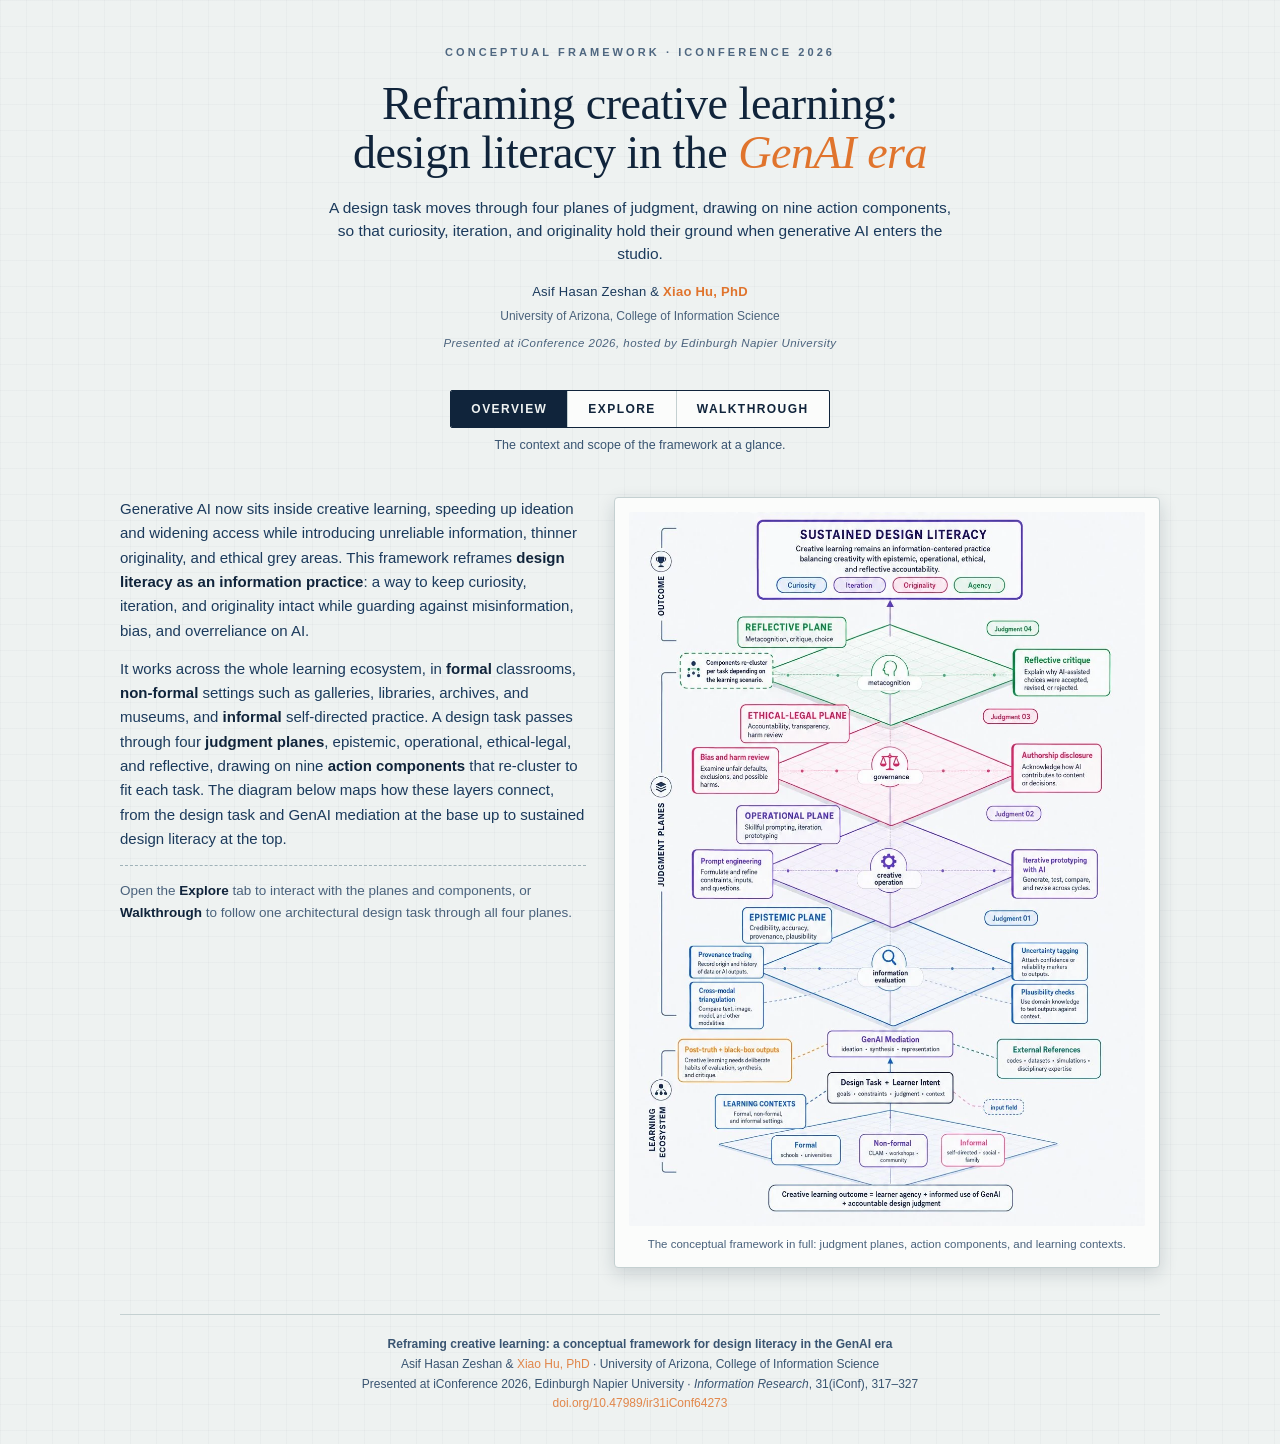
==== commit e82ce96d: "Change 'Hello World' to 'Goodbye World'" ====
--- a/projects/genaicreativelearning.html
+++ b/projects/genaicreativelearning.html
@@ -1,5 +1,3 @@
----
----
 <!DOCTYPE html>
 <html lang="en">
 <head>
@@ -158,6 +156,17 @@
   .scene .uses{margin-top:14px;display:flex;flex-wrap:wrap;gap:6px}
   .scene .uses .u{font-size:10.5px;letter-spacing:.02em;border:1px solid var(--line-soft);background:var(--paper);border-radius:999px;padding:4px 10px;color:var(--ink-2)}
 
+  .overview{display:grid;grid-template-columns:minmax(0,0.92fr) minmax(0,1.08fr);gap:28px;align-items:start;margin-top:6px}
+  .overview .ov-text p{font-size:15px;color:var(--ink-2);line-height:1.62;margin-bottom:14px}
+  .overview .ov-text p strong{color:var(--ink);font-weight:700}
+  .overview .ov-text .ov-cue{font-size:13.5px;color:var(--ink-3);border-top:1px dashed var(--line);padding-top:14px;margin-top:4px}
+  .overview .ov-fig{margin:0;background:var(--white);border:1px solid var(--line-soft);border-radius:4px;padding:14px;box-shadow:0 6px 18px var(--shadow)}
+  .overview .ov-fig img{width:100%;height:auto;display:block;border-radius:2px;cursor:zoom-in}
+  .overview .ov-fig figcaption{font-size:11.5px;color:var(--ink-3);text-align:center;margin-top:10px;line-height:1.45}
+  .ovzoom{position:fixed;inset:0;background:rgba(16,36,59,.86);display:none;align-items:center;justify-content:center;z-index:50;padding:24px;cursor:zoom-out}
+  .ovzoom.open{display:flex}
+  .ovzoom img{max-width:100%;max-height:100%;border-radius:3px;box-shadow:0 20px 60px rgba(0,0,0,.5)}
+  .ovzoom .zclose{position:absolute;top:18px;right:24px;background:transparent;border:0;color:#fff;font-size:30px;cursor:pointer;line-height:1}
   .hide{display:none!important}
 
   footer{margin:40px 0 30px;text-align:center;border-top:1px solid var(--line-soft);padding-top:20px}
@@ -172,6 +181,7 @@
     .comps{grid-template-columns:repeat(2,1fr)}
     .scene{grid-template-columns:1fr}
     .scene .viz{border-right:0;border-bottom:1px solid var(--line-soft);min-height:auto}
+    .overview{grid-template-columns:1fr;gap:20px}
   }
   @media (max-width:520px){
     header{padding:30px 0 4px}
@@ -197,13 +207,29 @@
   </header>
 
   <div class="modes" role="tablist" aria-label="View mode">
-    <button id="mExplore" class="on" role="tab" aria-selected="true">Explore</button>
+    <button id="mOverview" class="on" role="tab" aria-selected="true">Overview</button>
+    <button id="mExplore" role="tab" aria-selected="false">Explore</button>
     <button id="mWalk" role="tab" aria-selected="false">Walkthrough</button>
   </div>
-  <p class="hint" id="hint">Hover a component to see the planes it serves. Click any plane or component for detail.</p>
+  <p class="hint" id="hint">The context and scope of the framework at a glance.</p>
+
+  <!-- ============ OVERVIEW ============ -->
+  <section class="stage" id="overviewView">
+    <div class="overview">
+      <div class="ov-text">
+        <p>Generative AI now sits inside creative learning, speeding up ideation and widening access while introducing unreliable information, thinner originality, and ethical grey areas. This framework reframes <strong>design literacy as an information practice</strong>: a way to keep curiosity, iteration, and originality intact while guarding against misinformation, bias, and overreliance on AI.</p>
+        <p>It works across the whole learning ecosystem, in <strong>formal</strong> classrooms, <strong>non-formal</strong> settings such as galleries, libraries, archives, and museums, and <strong>informal</strong> self-directed practice. A design task passes through four <strong>judgment planes</strong>, epistemic, operational, ethical-legal, and reflective, drawing on nine <strong>action components</strong> that re-cluster to fit each task. The diagram below maps how these layers connect, from the design task and GenAI mediation at the base up to sustained design literacy at the top.</p>
+        <p class="ov-cue">Open the <strong>Explore</strong> tab to interact with the planes and components, or <strong>Walkthrough</strong> to follow one architectural design task through all four planes.</p>
+      </div>
+      <figure class="ov-fig">
+        <img id="ovImg" alt="Conceptual framework diagram: learning ecosystem and GenAI mediation at the base, rising through epistemic, operational, ethical-legal, and reflective judgment planes with their action components, to sustained design literacy at the top."/>
+        <figcaption>The conceptual framework in full: judgment planes, action components, and learning contexts.</figcaption>
+      </figure>
+    </div>
+  </section>
 
   <!-- ============ EXPLORE ============ -->
-  <section class="stage" id="exploreView">
+  <section class="stage hide" id="exploreView">
     <div class="rail" id="rail"></div>
 
     <div class="tray">
@@ -249,6 +275,11 @@
     Presented at iConference 2026, Edinburgh Napier University · <em>Information Research</em>, 31(iConf), 317–327<br>
     <a href="https://doi.org/10.47989/ir31iConf64273" target="_blank" rel="noopener">doi.org/10.47989/ir31iConf64273</a></p>
   </footer>
+</div>
+
+<div class="ovzoom" id="ovzoom" aria-hidden="true">
+  <button class="zclose" id="zclose" aria-label="Close">×</button>
+  <img id="ovzoomImg" alt="Conceptual framework diagram, enlarged."/>
 </div>
 
 <script>
@@ -414,17 +445,37 @@
   });
 
   /* ---------------- mode toggle ---------------- */
-  var mE=document.getElementById('mExplore'),mW=document.getElementById('mWalk'),
-      eV=document.getElementById('exploreView'),wV=document.getElementById('walkView'),hint=document.getElementById('hint');
-  function setMode(explore){
-    mE.classList.toggle('on',explore);mW.classList.toggle('on',!explore);
-    mE.setAttribute('aria-selected',explore);mW.setAttribute('aria-selected',!explore);
-    eV.classList.toggle('hide',!explore);wV.classList.toggle('hide',explore);
-    hint.textContent=explore?'Hover a component to see the planes it serves. Click any plane or component for detail.':'A single architecture task, walked through the four planes with the visuals from the paper.';
-    if(!explore){closePanel();renderScene();}
-  }
-  mE.addEventListener('click',function(){setMode(true)});
-  mW.addEventListener('click',function(){setMode(false)});
+  var mO=document.getElementById('mOverview'),mE=document.getElementById('mExplore'),mW=document.getElementById('mWalk'),
+      oV=document.getElementById('overviewView'),eV=document.getElementById('exploreView'),wV=document.getElementById('walkView'),hint=document.getElementById('hint');
+  var HINTS={
+    overview:'The context and scope of the framework at a glance.',
+    explore:'Hover a component to see the planes it serves. Click any plane or component for detail.',
+    walk:'A single architecture task, walked through the four planes with the visuals from the paper.'
+  };
+  function setMode(mode){
+    var isO=mode==='overview',isE=mode==='explore',isW=mode==='walk';
+    mO.classList.toggle('on',isO);mE.classList.toggle('on',isE);mW.classList.toggle('on',isW);
+    mO.setAttribute('aria-selected',isO);mE.setAttribute('aria-selected',isE);mW.setAttribute('aria-selected',isW);
+    oV.classList.toggle('hide',!isO);eV.classList.toggle('hide',!isE);wV.classList.toggle('hide',!isW);
+    hint.textContent=HINTS[mode];
+    if(!isE){closePanel();}
+    if(isW){renderScene();}
+  }
+  mO.addEventListener('click',function(){setMode('overview')});
+  mE.addEventListener('click',function(){setMode('explore')});
+  mW.addEventListener('click',function(){setMode('walk')});
+
+  /* overview image (embedded) + zoom */
+  var OV_IMG='[data-uri]';
+  document.getElementById('ovImg').src=OV_IMG;
+  var ovzoom=document.getElementById('ovzoom'),ovzoomImg=document.getElementById('ovzoomImg');
+  document.getElementById('ovImg').addEventListener('click',function(){
+    ovzoomImg.src=OV_IMG;ovzoom.classList.add('open');ovzoom.setAttribute('aria-hidden','false');
+  });
+  function closeZoom(){ovzoom.classList.remove('open');ovzoom.setAttribute('aria-hidden','true');}
+  document.getElementById('zclose').addEventListener('click',closeZoom);
+  ovzoom.addEventListener('click',function(e){if(e.target===ovzoom)closeZoom();});
+  document.addEventListener('keydown',function(e){if(e.key==='Escape')closeZoom();});
 
   /* ================= WALKTHROUGH VISUALS (SVG, after Figure 3) ================= */
   function VIZ_BRIEF(){return '\
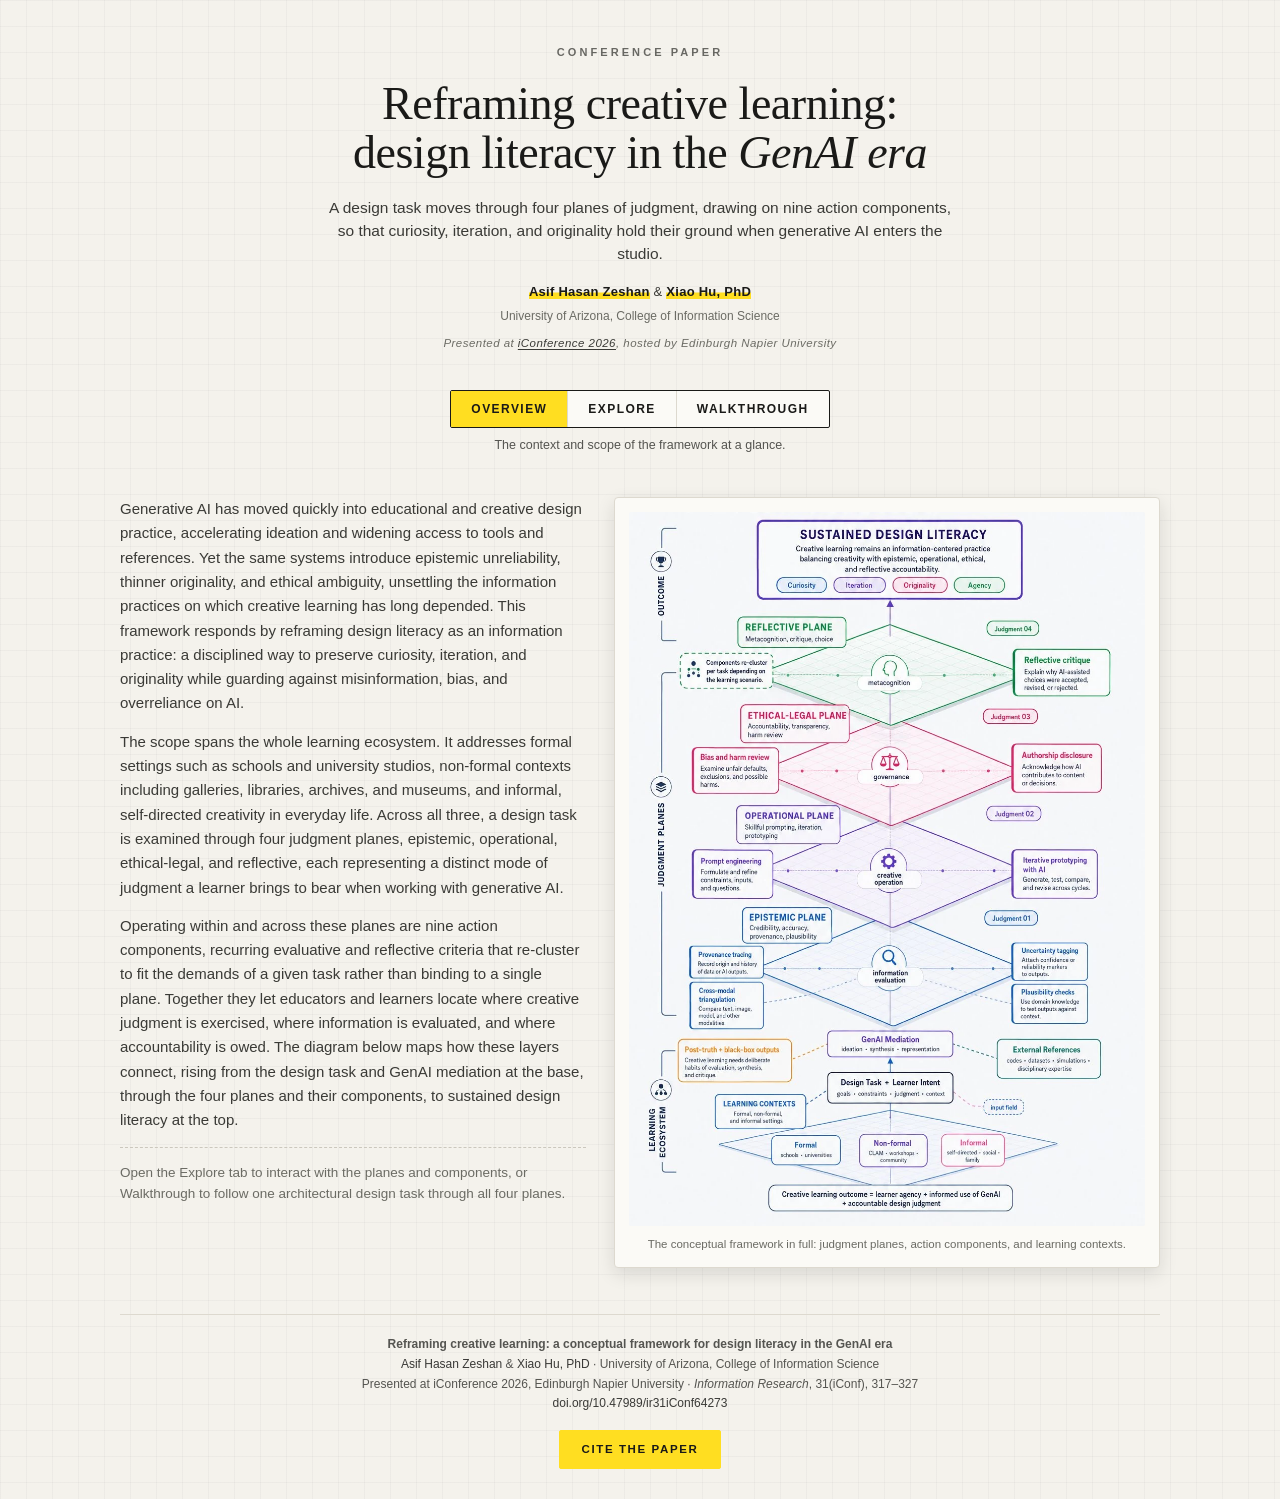
==== commit b1d4dd7b: "Update print statement from 'Hello' to 'Goodbye'" ====
--- a/projects/genaicreativelearning.html
+++ b/projects/genaicreativelearning.html
@@ -8,28 +8,30 @@
 <title>Reframing Creative Learning · Interactive Framework</title>
 <style>
   :root{
-    --ink:#10243b;
-    --ink-2:#1b3a5c;
-    --ink-3:#4a627c;
-    --paper:#eef2f1;
-    --paper-2:#e3e9e8;
-    --line:#9fb2b8;
-    --line-soft:#c4d0d1;
-    --signal:#e0742d;
-    --signal-soft:#f3c79f;
-    --epi:#2d6e7e;
-    --ope:#3a7d5c;
-    --eth:#a8593a;
-    --ref:#6a5a8c;
-    --white:#fbfcfb;
-    --shadow:rgba(16,36,59,.16);
+    --ink:#1a1a18;
+    --ink-2:#3a3a36;
+    --ink-3:#6b6b64;
+    --paper:#f4f2ec;
+    --paper-2:#eae7df;
+    --line:#cbc7bd;
+    --line-soft:#ddd9cf;
+    --signal:#1a1a18;
+    --signal-soft:#9a9890;
+    --hl:#ffde21;
+    --hl-ink:#1a1a18;
+    --epi:#3f5f66;
+    --ope:#4d6149;
+    --eth:#8a5a44;
+    --ref:#5a5470;
+    --white:#fbfaf6;
+    --shadow:rgba(26,26,24,.12);
   }
   *{box-sizing:border-box;margin:0;padding:0}
   html{scroll-behavior:smooth}
   body{
     background:
-      linear-gradient(rgba(16,36,59,.025) 1px,transparent 1px) 0 0/26px 26px,
-      linear-gradient(90deg,rgba(16,36,59,.025) 1px,transparent 1px) 0 0/26px 26px,
+      linear-gradient(rgba(26,26,24,.03) 1px,transparent 1px) 0 0/26px 26px,
+      linear-gradient(90deg,rgba(26,26,24,.03) 1px,transparent 1px) 0 0/26px 26px,
       var(--paper);
     color:var(--ink);
     font-family:"Helvetica Neue",Arial,sans-serif;
@@ -45,16 +47,18 @@
   h1 em{font-style:italic;color:var(--signal)}
   .sub{max-width:640px;margin:18px auto 0;font-size:15.5px;color:var(--ink-2)}
   .byline{margin-top:16px;font-size:13px;letter-spacing:.02em;color:var(--ink-2)}
-  .byline a{color:var(--signal);text-decoration:none;font-weight:600}
-  .byline a:hover{text-decoration:underline}
+  .byline a{color:var(--ink);text-decoration:none;font-weight:600;box-shadow:inset 0 -0.5em 0 var(--hl);transition:box-shadow .2s}
+  .byline a:hover{box-shadow:inset 0 -0.85em 0 var(--hl)}
   .affil{margin-top:6px;font-size:12px;color:var(--ink-3);line-height:1.5}
   .venue{margin-top:10px;font-size:11.5px;letter-spacing:.04em;color:var(--ink-3);font-style:italic}
+  .venue a{color:var(--ink-2);text-decoration:underline;text-underline-offset:2px;font-style:italic}
+  .venue a:hover{color:var(--ink)}
 
   /* ---------- mode toggle ---------- */
   .modes{display:flex;justify-content:center;gap:0;margin:30px auto 8px;border:1px solid var(--ink);border-radius:2px;width:max-content;max-width:100%;overflow:hidden;background:var(--white)}
   .modes button{font-family:inherit;font-size:12px;letter-spacing:.12em;text-transform:uppercase;font-weight:700;padding:11px 20px;border:0;background:transparent;color:var(--ink);cursor:pointer;transition:background .2s,color .2s;white-space:nowrap}
   .modes button+button{border-left:1px solid var(--line-soft)}
-  .modes button.on{background:var(--ink);color:var(--paper)}
+  .modes button.on{background:var(--hl);color:var(--hl-ink)}
   .hint{text-align:center;font-size:12.5px;color:var(--ink-2);opacity:.85;margin:4px 0 0;min-height:18px}
 
   /* ---------- explore stage ---------- */
@@ -113,7 +117,7 @@
   .panel .ptag{font-size:10.5px;letter-spacing:.2em;text-transform:uppercase;opacity:.6;font-weight:700;margin-bottom:8px}
   .panel h3{font-family:Georgia,serif;font-weight:400;font-size:23px;margin-bottom:9px;color:var(--white);display:flex;align-items:center;gap:11px}
   .panel h3 .gm{width:28px;height:28px;flex:0 0 auto}
-  .panel p{font-size:14.5px;line-height:1.55;color:#cdd9e2;max-width:64ch}
+  .panel p{font-size:14.5px;line-height:1.55;color:#d8d4ca;max-width:64ch}
   .panel .meta{margin-top:14px;display:flex;flex-wrap:wrap;gap:8px}
   .chip{font-size:10.5px;letter-spacing:.04em;background:rgba(255,255,255,.08);border:1px solid rgba(255,255,255,.18);border-radius:999px;padding:5px 11px;color:#dbe6ee}
   .chip b{color:var(--signal-soft);font-weight:700}
@@ -172,6 +176,9 @@
   footer{margin:40px 0 30px;text-align:center;border-top:1px solid var(--line-soft);padding-top:20px}
   footer p{font-size:12px;color:var(--ink-2);opacity:.85;line-height:1.65}
   footer a{color:var(--signal);text-decoration:none}
+  .cite-btn{display:inline-block;margin-top:16px;font-family:inherit;font-size:11.5px;letter-spacing:.14em;text-transform:uppercase;font-weight:700;
+    color:var(--hl-ink);background:var(--hl);border:1.5px solid var(--hl);border-radius:2px;padding:10px 22px;text-decoration:none;transition:background .2s,color .2s,box-shadow .2s}
+  .cite-btn:hover{background:var(--hl-ink);color:var(--hl);border-color:var(--hl-ink)}
   footer a:hover{text-decoration:underline}
 
   @media (max-width:860px){
@@ -198,12 +205,12 @@
 
 <div class="wrap">
   <header>
-    <div class="eyebrow">Conceptual Framework · iConference 2026</div>
+    <div class="eyebrow">Conference Paper</div>
     <h1>Reframing creative learning:<br>design literacy in the <em>GenAI era</em></h1>
     <p class="sub">A design task moves through four planes of judgment, drawing on nine action components, so that curiosity, iteration, and originality hold their ground when generative AI enters the studio.</p>
-    <p class="byline">Asif Hasan Zeshan &amp; <a href="https://infosci.arizona.edu/person/xiao-hu" target="_blank" rel="noopener">Xiao Hu, PhD</a></p>
+    <p class="byline"><a href="https://infosci.arizona.edu/person/asif-hasan-zeshan" target="_blank" rel="noopener">Asif Hasan Zeshan</a> &amp; <a href="https://infosci.arizona.edu/person/xiao-hu" target="_blank" rel="noopener">Xiao Hu, PhD</a></p>
     <p class="affil">University of Arizona, College of Information Science</p>
-    <p class="venue">Presented at iConference 2026, hosted by Edinburgh Napier University</p>
+    <p class="venue">Presented at <a href="https://www.ischools.org/post/iconference-2026-call-for-papers" target="_blank" rel="noopener">iConference 2026</a>, hosted by Edinburgh Napier University</p>
   </header>
 
   <div class="modes" role="tablist" aria-label="View mode">
@@ -217,9 +224,10 @@
   <section class="stage" id="overviewView">
     <div class="overview">
       <div class="ov-text">
-        <p>Generative AI now sits inside creative learning, speeding up ideation and widening access while introducing unreliable information, thinner originality, and ethical grey areas. This framework reframes <strong>design literacy as an information practice</strong>: a way to keep curiosity, iteration, and originality intact while guarding against misinformation, bias, and overreliance on AI.</p>
-        <p>It works across the whole learning ecosystem, in <strong>formal</strong> classrooms, <strong>non-formal</strong> settings such as galleries, libraries, archives, and museums, and <strong>informal</strong> self-directed practice. A design task passes through four <strong>judgment planes</strong>, epistemic, operational, ethical-legal, and reflective, drawing on nine <strong>action components</strong> that re-cluster to fit each task. The diagram below maps how these layers connect, from the design task and GenAI mediation at the base up to sustained design literacy at the top.</p>
-        <p class="ov-cue">Open the <strong>Explore</strong> tab to interact with the planes and components, or <strong>Walkthrough</strong> to follow one architectural design task through all four planes.</p>
+        <p>Generative AI has moved quickly into educational and creative design practice, accelerating ideation and widening access to tools and references. Yet the same systems introduce epistemic unreliability, thinner originality, and ethical ambiguity, unsettling the information practices on which creative learning has long depended. This framework responds by reframing design literacy as an information practice: a disciplined way to preserve curiosity, iteration, and originality while guarding against misinformation, bias, and overreliance on AI.</p>
+        <p>The scope spans the whole learning ecosystem. It addresses formal settings such as schools and university studios, non-formal contexts including galleries, libraries, archives, and museums, and informal, self-directed creativity in everyday life. Across all three, a design task is examined through four judgment planes, epistemic, operational, ethical-legal, and reflective, each representing a distinct mode of judgment a learner brings to bear when working with generative AI.</p>
+        <p>Operating within and across these planes are nine action components, recurring evaluative and reflective criteria that re-cluster to fit the demands of a given task rather than binding to a single plane. Together they let educators and learners locate where creative judgment is exercised, where information is evaluated, and where accountability is owed. The diagram below maps how these layers connect, rising from the design task and GenAI mediation at the base, through the four planes and their components, to sustained design literacy at the top.</p>
+        <p class="ov-cue">Open the Explore tab to interact with the planes and components, or Walkthrough to follow one architectural design task through all four planes.</p>
       </div>
       <figure class="ov-fig">
         <img id="ovImg" alt="Conceptual framework diagram: learning ecosystem and GenAI mediation at the base, rising through epistemic, operational, ethical-legal, and reflective judgment planes with their action components, to sustained design literacy at the top."/>
@@ -271,9 +279,10 @@
 
   <footer>
     <p><strong>Reframing creative learning: a conceptual framework for design literacy in the GenAI era</strong><br>
-    Asif Hasan Zeshan &amp; <a href="https://infosci.arizona.edu/person/xiao-hu" target="_blank" rel="noopener">Xiao Hu, PhD</a> · University of Arizona, College of Information Science<br>
+    <a href="https://infosci.arizona.edu/person/asif-hasan-zeshan" target="_blank" rel="noopener">Asif Hasan Zeshan</a> &amp; <a href="https://infosci.arizona.edu/person/xiao-hu" target="_blank" rel="noopener">Xiao Hu, PhD</a> · University of Arizona, College of Information Science<br>
     Presented at iConference 2026, Edinburgh Napier University · <em>Information Research</em>, 31(iConf), 317–327<br>
     <a href="https://doi.org/10.47989/ir31iConf64273" target="_blank" rel="noopener">doi.org/10.47989/ir31iConf64273</a></p>
+    <a class="cite-btn" href="https://publicera.kb.se/ir/article/view/64273" target="_blank" rel="noopener">Cite the paper</a>
   </footer>
 </div>
 
@@ -480,61 +489,61 @@
   /* ================= WALKTHROUGH VISUALS (SVG, after Figure 3) ================= */
   function VIZ_BRIEF(){return '\
 <svg viewBox="0 0 360 300" xmlns="http://www.w3.org/2000/svg" font-family="Helvetica Neue,Arial,sans-serif">\
-<rect x="0.5" y="0.5" width="359" height="299" fill="#fbfcfb" stroke="#c4d0d1"/>\
-<g stroke="#10243b" fill="none" stroke-width="1.4">\
+<rect x="0.5" y="0.5" width="359" height="299" fill="#fbfaf6" stroke="#ddd9cf"/>\
+<g stroke="#1a1a18" fill="none" stroke-width="1.4">\
 <rect x="40" y="60" width="280" height="180"/>\
 <line x1="180" y1="60" x2="180" y2="240"/>\
 <rect x="40" y="60" width="140" height="95"/>\
 <rect x="180" y="60" width="140" height="95"/>\
 <path d="M40 200h60v40" /><path d="M320 200h-60v40"/>\
 </g>\
-<g fill="#10243b" font-size="9" letter-spacing=".06em">\
+<g fill="#1a1a18" font-size="9" letter-spacing=".06em">\
 <text x="95" y="112" text-anchor="middle">BED 1</text>\
 <text x="250" y="112" text-anchor="middle">BED 2</text>\
 <text x="125" y="225" text-anchor="middle">LIVING</text>\
 <text x="235" y="225" text-anchor="middle">KITCHEN</text>\
 </g>\
-<g stroke="#e0742d" stroke-width="1.2" fill="none">\
+<g stroke="#8a5a44" stroke-width="1.2" fill="none">\
 <path d="M30 30l18 18M48 30l-18 18" opacity=".0"/>\
 <circle cx="330" cy="40" r="13"/><path d="M330 22v-7M330 65v-7M348 40h7M305 40h7M343 27l5-5M312 53l-5 5M343 53l5 5M312 27l-5-5"/>\
 </g>\
-<text x="330" y="44" text-anchor="middle" font-size="9" fill="#e0742d" font-weight="700">N</text>\
-<text x="50" y="48" font-size="9.5" fill="#1b3a5c" letter-spacing=".14em">BRIEF · 2-BED, ARID SW US</text>\
-<g stroke="#9fb2b8" stroke-width="1" fill="none">\
+<text x="330" y="44" text-anchor="middle" font-size="9" fill="#8a5a44" font-weight="700">N</text>\
+<text x="50" y="48" font-size="9.5" fill="#3a3a36" letter-spacing=".14em">BRIEF · 2-BED, ARID SW US</text>\
+<g stroke="#cbc7bd" stroke-width="1" fill="none">\
 <path d="M40 255h280M40 251v8M320 251v8"/></g>\
-<text x="180" y="272" text-anchor="middle" font-size="8.5" fill="#4a627c" letter-spacing=".1em">LEARNER SETS INTENT · AI GENERATES OPTIONS</text>\
+<text x="180" y="272" text-anchor="middle" font-size="8.5" fill="#6b6b64" letter-spacing=".1em">LEARNER SETS INTENT · AI GENERATES OPTIONS</text>\
 </svg>';}
 
   function VIZ_EPI(){return '\
 <svg viewBox="0 0 360 300" xmlns="http://www.w3.org/2000/svg" font-family="Helvetica Neue,Arial,sans-serif">\
-<rect x="0.5" y="0.5" width="359" height="299" fill="#fbfcfb" stroke="#c4d0d1"/>\
-<text x="18" y="26" font-size="9.5" fill="#2d6e7e" font-weight="700" letter-spacing=".14em">PROVENANCE · WHERE DID THIS COME FROM?</text>\
-<g stroke="#2d6e7e" stroke-width="1.1">\
+<rect x="0.5" y="0.5" width="359" height="299" fill="#fbfaf6" stroke="#ddd9cf"/>\
+<text x="18" y="26" font-size="9.5" fill="#3f5f66" font-weight="700" letter-spacing=".14em">PROVENANCE · WHERE DID THIS COME FROM?</text>\
+<g stroke="#3f5f66" stroke-width="1.1">\
 <line x1="180" y1="70" x2="110" y2="120"/><line x1="180" y1="70" x2="250" y2="115"/>\
 <line x1="180" y1="70" x2="150" y2="40"/><line x1="110" y1="120" x2="70" y2="160"/>\
 <line x1="110" y1="120" x2="140" y2="170"/><line x1="250" y1="115" x2="290" y2="160"/>\
 <line x1="250" y1="115" x2="225" y2="165"/></g>\
 <g>\
-<circle cx="180" cy="70" r="13" fill="#2d6e7e"/><circle cx="150" cy="40" r="7" fill="#7fb0b8"/>\
-<circle cx="110" cy="120" r="9" fill="#4f93a0"/><circle cx="250" cy="115" r="9" fill="#4f93a0"/>\
-<circle cx="70" cy="160" r="6" fill="#a7cdd3"/><circle cx="140" cy="170" r="6" fill="#a7cdd3"/>\
-<circle cx="290" cy="160" r="6" fill="#a7cdd3"/><circle cx="225" cy="165" r="6" fill="#a7cdd3"/></g>\
+<circle cx="180" cy="70" r="13" fill="#3f5f66"/><circle cx="150" cy="40" r="7" fill="#9fb3b0"/>\
+<circle cx="110" cy="120" r="9" fill="#6f8c8f"/><circle cx="250" cy="115" r="9" fill="#6f8c8f"/>\
+<circle cx="70" cy="160" r="6" fill="#c2cecb"/><circle cx="140" cy="170" r="6" fill="#c2cecb"/>\
+<circle cx="290" cy="160" r="6" fill="#c2cecb"/><circle cx="225" cy="165" r="6" fill="#c2cecb"/></g>\
 <text x="180" y="73" text-anchor="middle" font-size="8" fill="#fff" font-weight="700">OUT</text>\
-<g font-size="7.5" fill="#1b3a5c"><text x="110" y="138" text-anchor="middle">source</text><text x="250" y="133" text-anchor="middle">dataset</text></g>\
-<rect x="40" y="200" width="120" height="70" fill="none" stroke="#10243b" stroke-width="1.2"/>\
-<line x1="100" y1="200" x2="100" y2="270" stroke="#10243b"/><line x1="40" y1="235" x2="160" y2="235" stroke="#10243b" stroke-dasharray="3 3"/>\
-<text x="100" y="192" text-anchor="middle" font-size="8" fill="#1b3a5c">recall: ergonomic plan</text>\
-<g><rect x="195" y="200" width="125" height="70" fill="#fff" stroke="#10243b" stroke-width="1.2"/>\
-<rect x="205" y="210" width="35" height="22" fill="#e6f0f1" stroke="#2d6e7e"/><rect x="205" y="238" width="50" height="24" fill="#fdf0e6" stroke="#e0742d"/>\
-<text x="257" y="226" font-size="7.5" fill="#1b3a5c">uncertainty</text><text x="262" y="252" font-size="7.5" fill="#b4471f" font-weight="700">tagged ?</text></g>\
-<text x="195" y="290" font-size="8" fill="#4a627c">plausibility check against desert facts</text>\
+<g font-size="7.5" fill="#3a3a36"><text x="110" y="138" text-anchor="middle">source</text><text x="250" y="133" text-anchor="middle">dataset</text></g>\
+<rect x="40" y="200" width="120" height="70" fill="none" stroke="#1a1a18" stroke-width="1.2"/>\
+<line x1="100" y1="200" x2="100" y2="270" stroke="#1a1a18"/><line x1="40" y1="235" x2="160" y2="235" stroke="#1a1a18" stroke-dasharray="3 3"/>\
+<text x="100" y="192" text-anchor="middle" font-size="8" fill="#3a3a36">recall: ergonomic plan</text>\
+<g><rect x="195" y="200" width="125" height="70" fill="#fff" stroke="#1a1a18" stroke-width="1.2"/>\
+<rect x="205" y="210" width="35" height="22" fill="#e7e9e6" stroke="#3f5f66"/><rect x="205" y="238" width="50" height="24" fill="#fdf0e6" stroke="#8a5a44"/>\
+<text x="257" y="226" font-size="7.5" fill="#3a3a36">uncertainty</text><text x="262" y="252" font-size="7.5" fill="#8a5a44" font-weight="700">tagged ?</text></g>\
+<text x="195" y="290" font-size="8" fill="#6b6b64">plausibility check against desert facts</text>\
 </svg>';}
 
-  function VIZ_ETH(){return '<svg viewBox="0 0 360 320" xmlns="http://www.w3.org/2000/svg" font-family="Helvetica Neue,Arial,sans-serif"> <rect x="0.5" y="0.5" width="359" height="319" fill="#fbfcfb" stroke="#c4d0d1"/> <text x="20" y="28" font-size="10" fill="#a8593a" font-weight="700" letter-spacing=".14em">BIAS &amp; HARM REVIEW</text> <!-- Existing homes layout --> <text x="92" y="52" text-anchor="middle" font-size="9" fill="#1b3a5c" letter-spacing=".04em">EXISTING HOMES NEARBY</text> <g stroke="#7d7768" stroke-width="1.4" fill="none"> <rect x="28" y="62" width="128" height="92"/> <line x1="92" y1="62" x2="92" y2="154"/> <line x1="28" y1="110" x2="92" y2="110"/> <line x1="92" y1="100" x2="156" y2="100"/> <!-- door swings --> <path d="M60 110a14 14 0 0 1 14-14" stroke="#b6ac97" stroke-width="1"/> <path d="M124 100a13 13 0 0 1 13 13" stroke="#b6ac97" stroke-width="1"/> </g> <g fill="#7d7768" font-size="7.5"> <text x="60" y="90" text-anchor="middle">BED</text> <text x="60" y="135" text-anchor="middle">BED</text> <text x="124" y="84" text-anchor="middle">LIVING</text> <text x="124" y="132" text-anchor="middle">KIT</text> </g> <!-- AI generated layout, dashed --> <text x="268" y="52" text-anchor="middle" font-size="9" fill="#a8593a" letter-spacing=".04em">AI-GENERATED LAYOUT</text> <g stroke="#a8593a" stroke-width="1.4" fill="none" stroke-dasharray="5 3"> <rect x="204" y="62" width="128" height="92"/> <line x1="268" y1="62" x2="268" y2="154"/> <line x1="204" y1="106" x2="268" y2="106"/> <line x1="268" y1="96" x2="332" y2="96"/> </g> <g fill="#a8593a" font-size="7.5"> <text x="236" y="88" text-anchor="middle">BED</text> <text x="236" y="134" text-anchor="middle">BED</text> <text x="300" y="82" text-anchor="middle">LIVING</text> <text x="300" y="128" text-anchor="middle">KIT</text> </g> <!-- compare bracket --> <path d="M168 108h24M180 100v16" stroke="#e0742d" stroke-width="1.2" fill="none"/> <text x="180" y="95" text-anchor="middle" font-size="8" fill="#e0742d" font-weight="700">vs</text> <!-- review questions --> <g font-size="8.5" fill="#1b3a5c"> <circle cx="32" cy="186" r="2.2" fill="#a8593a"/><text x="40" y="189">Culturally invasive?</text> <circle cx="32" cy="204" r="2.2" fill="#a8593a"/><text x="40" y="207">Equitable and sustainable?</text> <circle cx="32" cy="222" r="2.2" fill="#a8593a"/><text x="40" y="225">Merely copied from context?</text> </g> <!-- authorship disclosure card --> <rect x="24" y="244" width="312" height="60" rx="2" fill="#fdf3ec" stroke="#e0742d" stroke-width="1.3"/> <text x="36" y="262" font-size="9" fill="#b4471f" font-weight="700" letter-spacing=".1em">AUTHORSHIP DISCLOSURE</text> <line x1="36" y1="270" x2="324" y2="270" stroke="#f3c79f" stroke-width="1"/> <g font-size="8" fill="#1b3a5c"> <text x="36" y="285">AI-assisted: layout drafts and variants</text> <text x="36" y="298">Human: site logic, codes, and the final call</text> </g> </svg>';}
-
-  function VIZ_REF(){return '<svg viewBox="0 0 360 320" xmlns="http://www.w3.org/2000/svg" font-family="Helvetica Neue,Arial,sans-serif"> <rect x="0.5" y="0.5" width="359" height="319" fill="#fbfcfb" stroke="#c4d0d1"/> <text x="20" y="28" font-size="10" fill="#6a5a8c" font-weight="700" letter-spacing=".14em">REFLECTIVE CRITIQUE · THE WHY</text> <!-- semicircular arc, four metacognition stops --> <!-- arc center (180,210), radius 130, upper half --> <path d="M50 210 A130 130 0 0 1 310 210" fill="none" stroke="#cdc4b0" stroke-width="2" stroke-dasharray="2 5"/> <!-- progress arc up to last node (animated feel via gradient dashes) --> <path d="M50 210 A130 130 0 0 1 310 210" fill="none" stroke="#6a5a8c" stroke-width="2" stroke-dasharray="6 6" opacity=".5"/> <!-- nodes along the arc at angles 180,135,90,45,0 --> <!-- compute: x=180+130*cos, y=210-130*sin --> <!-- 180deg -> (50,210); 135 -> (88,118); 90 -> (180,80); 45 ->(272,118); 0 ->(310,210) --> <!-- node 1 --> <g> <circle cx="50" cy="210" r="13" fill="#6a5a8c"/> <text x="50" y="214" text-anchor="middle" font-size="10" fill="#fff" font-weight="700">1</text> <text x="50" y="240" text-anchor="middle" font-size="8" fill="#1b3a5c">Why accept</text> <text x="50" y="251" text-anchor="middle" font-size="8" fill="#1b3a5c">this iteration?</text> </g> <!-- node 2 --> <g> <circle cx="88" cy="118" r="12" fill="#8073a3"/> <text x="88" y="122" text-anchor="middle" font-size="10" fill="#fff" font-weight="700">2</text> <text x="88" y="92" text-anchor="middle" font-size="8" fill="#1b3a5c">Aligns with</text> <text x="88" y="101" text-anchor="middle" font-size="8" fill="#1b3a5c">ethics?</text> </g> <!-- node 3 --> <g> <circle cx="180" cy="80" r="12" fill="#8073a3"/> <text x="180" y="84" text-anchor="middle" font-size="10" fill="#fff" font-weight="700">3</text> <text x="180" y="54" text-anchor="middle" font-size="8" fill="#1b3a5c">Meets</text> <text x="180" y="63" text-anchor="middle" font-size="8" fill="#1b3a5c">function?</text> </g> <!-- node 4 --> <g> <circle cx="272" cy="118" r="12" fill="#8073a3"/> <text x="272" y="122" text-anchor="middle" font-size="10" fill="#fff" font-weight="700">4</text> <text x="272" y="92" text-anchor="middle" font-size="8" fill="#1b3a5c">What shaped</text> <text x="272" y="101" text-anchor="middle" font-size="8" fill="#1b3a5c">my prompts?</text> </g> <!-- endpoint arrow --> <g> <circle cx="310" cy="210" r="9" fill="#e0742d"/> <path d="M306 206l8 4-8 4" fill="none" stroke="#fff" stroke-width="1.4"/> <text x="310" y="234" text-anchor="middle" font-size="8" fill="#b4471f" font-weight="700">insight</text> </g> <!-- direction hint --> <text x="180" y="150" text-anchor="middle" font-size="8.5" fill="#6a5a8c" font-style="italic">step by step around the question</text> <!-- metacognition base --> <rect x="40" y="268" width="280" height="40" rx="2" fill="#f1eef6" stroke="#6a5a8c" stroke-width="1.2"/> <text x="180" y="285" text-anchor="middle" font-size="9" fill="#6a5a8c" font-weight="700" letter-spacing=".08em">METACOGNITION</text> <text x="180" y="299" text-anchor="middle" font-size="8" fill="#1b3a5c">process · parameters · the learner\'s own role</text> </svg>';}
-
-  function VIZ_TRANSFER(){return '<svg viewBox="0 0 360 320" xmlns="http://www.w3.org/2000/svg" font-family="Helvetica Neue,Arial,sans-serif"> <rect x="0.5" y="0.5" width="359" height="319" fill="#fbfcfb" stroke="#c4d0d1"/> <text x="20" y="26" font-size="10" fill="#e0742d" font-weight="700" letter-spacing=".12em">ONE FRAMEWORK · MANY DIRECTIONS</text> <!-- core --> <rect x="120" y="40" width="120" height="34" rx="2" fill="#10243b"/> <text x="180" y="58" text-anchor="middle" font-size="8.5" fill="#fff" font-weight="700">CREATIVE LEARNING</text> <text x="180" y="69" text-anchor="middle" font-size="7.5" fill="#cdd9e2">4 planes · 9 components</text> <!-- branch trunk --> <path d="M180 74v16" stroke="#9fb2b8" stroke-width="1.3" fill="none"/> <path d="M52 90h258" stroke="#9fb2b8" stroke-width="1.3" fill="none"/> <path d="M52 90v10M138 90v10M224 90v10M310 90v10" stroke="#9fb2b8" stroke-width="1.3" fill="none"/> <!-- four branches --> <g font-size="7.5" font-weight="700"> <rect x="12" y="100" width="80" height="24" rx="2" fill="#e6f0f1" stroke="#2d6e7e"/><text x="52" y="115" text-anchor="middle" fill="#1f5f6b">Empirical</text> <rect x="98" y="100" width="80" height="24" rx="2" fill="#e8f0e6" stroke="#3a7d5c"/><text x="138" y="115" text-anchor="middle" fill="#3a7d5c">Assessment</text> <rect x="184" y="100" width="80" height="24" rx="2" fill="#f4ece6" stroke="#a8593a"/><text x="224" y="115" text-anchor="middle" fill="#9a5a2a">Longitudinal</text> <rect x="270" y="100" width="80" height="24" rx="2" fill="#f1eef6" stroke="#6a5a8c"/><text x="310" y="115" text-anchor="middle" fill="#6a5a8c">Cross-disc.</text> </g> <!-- sub-items under each --> <g font-size="7" fill="#4a627c"> <text x="12" y="140">· Mixed-methods</text> <text x="12" y="152">· Experiments</text> <text x="12" y="164">· AI analytics</text> <text x="98" y="140">· Rubrics</text> <text x="98" y="152">· Portfolios</text> <text x="98" y="164">· Peer review</text> <text x="184" y="140">· Attitudes</text> <text x="184" y="152">· Self-efficacy</text> <text x="184" y="164">· Hybrid settings</text> <text x="270" y="140">· Industrial design</text> <text x="270" y="152">· HCI + arch.</text> <text x="270" y="164">· Film / music</text> </g> <!-- contexts band --> <text x="20" y="196" font-size="9" fill="#1b3a5c" font-weight="700" letter-spacing=".1em">ACROSS EVERY LEARNING CONTEXT</text> <g font-size="8"> <rect x="20" y="206" width="100" height="40" rx="2" fill="#fbfcfb" stroke="#2d6e7e" stroke-width="1.2"/> <text x="70" y="222" text-anchor="middle" fill="#1f5f6b" font-weight="700">FORMAL</text> <text x="70" y="235" text-anchor="middle" fill="#4a627c" font-size="7.5">school · university</text> <rect x="130" y="206" width="100" height="40" rx="2" fill="#fbfcfb" stroke="#3a7d5c" stroke-width="1.2"/> <text x="180" y="222" text-anchor="middle" fill="#3a7d5c" font-weight="700">NON-FORMAL</text> <text x="180" y="235" text-anchor="middle" fill="#4a627c" font-size="7.5">galleries · libraries · museums</text> <rect x="240" y="206" width="100" height="40" rx="2" fill="#fbfcfb" stroke="#6a5a8c" stroke-width="1.2"/> <text x="290" y="222" text-anchor="middle" fill="#6a5a8c" font-weight="700">INFORMAL</text> <text x="290" y="235" text-anchor="middle" fill="#4a627c" font-size="7.5">self-directed · everyday</text> </g> <!-- outcome --> <rect x="40" y="262" width="280" height="46" rx="2" fill="#fdf3ec" stroke="#e0742d" stroke-width="1.3"/> <text x="180" y="281" text-anchor="middle" font-size="9.5" fill="#b4471f" font-weight="700">CREATIVITY PRESERVED</text> <text x="180" y="297" text-anchor="middle" font-size="7.8" fill="#1b3a5c">curiosity, iteration, and originality, guarded from bias and overreliance</text> </svg>';}
+  function VIZ_ETH(){return '<svg viewBox="0 0 360 320" xmlns="http://www.w3.org/2000/svg" font-family="Helvetica Neue,Arial,sans-serif"> <rect x="0.5" y="0.5" width="359" height="319" fill="#fbfaf6" stroke="#ddd9cf"/> <text x="20" y="28" font-size="10" fill="#8a5a44" font-weight="700" letter-spacing=".14em">BIAS &amp; HARM REVIEW</text> <!-- Existing homes layout --> <text x="92" y="52" text-anchor="middle" font-size="9" fill="#3a3a36" letter-spacing=".04em">EXISTING HOMES NEARBY</text> <g stroke="#6b6b64" stroke-width="1.4" fill="none"> <rect x="28" y="62" width="128" height="92"/> <line x1="92" y1="62" x2="92" y2="154"/> <line x1="28" y1="110" x2="92" y2="110"/> <line x1="92" y1="100" x2="156" y2="100"/> <!-- door swings --> <path d="M60 110a14 14 0 0 1 14-14" stroke="#cbc7bd" stroke-width="1"/> <path d="M124 100a13 13 0 0 1 13 13" stroke="#cbc7bd" stroke-width="1"/> </g> <g fill="#6b6b64" font-size="7.5"> <text x="60" y="90" text-anchor="middle">BED</text> <text x="60" y="135" text-anchor="middle">BED</text> <text x="124" y="84" text-anchor="middle">LIVING</text> <text x="124" y="132" text-anchor="middle">KIT</text> </g> <!-- AI generated layout, dashed --> <text x="268" y="52" text-anchor="middle" font-size="9" fill="#8a5a44" letter-spacing=".04em">AI-GENERATED LAYOUT</text> <g stroke="#8a5a44" stroke-width="1.4" fill="none" stroke-dasharray="5 3"> <rect x="204" y="62" width="128" height="92"/> <line x1="268" y1="62" x2="268" y2="154"/> <line x1="204" y1="106" x2="268" y2="106"/> <line x1="268" y1="96" x2="332" y2="96"/> </g> <g fill="#8a5a44" font-size="7.5"> <text x="236" y="88" text-anchor="middle">BED</text> <text x="236" y="134" text-anchor="middle">BED</text> <text x="300" y="82" text-anchor="middle">LIVING</text> <text x="300" y="128" text-anchor="middle">KIT</text> </g> <!-- compare bracket --> <path d="M168 108h24M180 100v16" stroke="#8a5a44" stroke-width="1.2" fill="none"/> <text x="180" y="95" text-anchor="middle" font-size="8" fill="#8a5a44" font-weight="700">vs</text> <!-- review questions --> <g font-size="8.5" fill="#3a3a36"> <circle cx="32" cy="186" r="2.2" fill="#8a5a44"/><text x="40" y="189">Culturally invasive?</text> <circle cx="32" cy="204" r="2.2" fill="#8a5a44"/><text x="40" y="207">Equitable and sustainable?</text> <circle cx="32" cy="222" r="2.2" fill="#8a5a44"/><text x="40" y="225">Merely copied from context?</text> </g> <!-- authorship disclosure card --> <rect x="24" y="244" width="312" height="60" rx="2" fill="#efe9e2" stroke="#8a5a44" stroke-width="1.3"/> <text x="36" y="262" font-size="9" fill="#8a5a44" font-weight="700" letter-spacing=".1em">AUTHORSHIP DISCLOSURE</text> <line x1="36" y1="270" x2="324" y2="270" stroke="#cbb9a8" stroke-width="1"/> <g font-size="8" fill="#3a3a36"> <text x="36" y="285">AI-assisted: layout drafts and variants</text> <text x="36" y="298">Human: site logic, codes, and the final call</text> </g> </svg>';}
+
+  function VIZ_REF(){return '<svg viewBox="0 0 360 320" xmlns="http://www.w3.org/2000/svg" font-family="Helvetica Neue,Arial,sans-serif"> <rect x="0.5" y="0.5" width="359" height="319" fill="#fbfaf6" stroke="#ddd9cf"/> <text x="20" y="28" font-size="10" fill="#5a5470" font-weight="700" letter-spacing=".14em">REFLECTIVE CRITIQUE · THE WHY</text> <!-- semicircular arc, four metacognition stops --> <!-- arc center (180,210), radius 130, upper half --> <path d="M50 210 A130 130 0 0 1 310 210" fill="none" stroke="#ddd9cf" stroke-width="2" stroke-dasharray="2 5"/> <!-- progress arc up to last node (animated feel via gradient dashes) --> <path d="M50 210 A130 130 0 0 1 310 210" fill="none" stroke="#5a5470" stroke-width="2" stroke-dasharray="6 6" opacity=".5"/> <!-- nodes along the arc at angles 180,135,90,45,0 --> <!-- compute: x=180+130*cos, y=210-130*sin --> <!-- 180deg -> (50,210); 135 -> (88,118); 90 -> (180,80); 45 ->(272,118); 0 ->(310,210) --> <!-- node 1 --> <g> <circle cx="50" cy="210" r="13" fill="#5a5470"/> <text x="50" y="214" text-anchor="middle" font-size="10" fill="#fff" font-weight="700">1</text> <text x="50" y="240" text-anchor="middle" font-size="8" fill="#3a3a36">Why accept</text> <text x="50" y="251" text-anchor="middle" font-size="8" fill="#3a3a36">this iteration?</text> </g> <!-- node 2 --> <g> <circle cx="88" cy="118" r="12" fill="#736d88"/> <text x="88" y="122" text-anchor="middle" font-size="10" fill="#fff" font-weight="700">2</text> <text x="88" y="92" text-anchor="middle" font-size="8" fill="#3a3a36">Aligns with</text> <text x="88" y="101" text-anchor="middle" font-size="8" fill="#3a3a36">ethics?</text> </g> <!-- node 3 --> <g> <circle cx="180" cy="80" r="12" fill="#736d88"/> <text x="180" y="84" text-anchor="middle" font-size="10" fill="#fff" font-weight="700">3</text> <text x="180" y="54" text-anchor="middle" font-size="8" fill="#3a3a36">Meets</text> <text x="180" y="63" text-anchor="middle" font-size="8" fill="#3a3a36">function?</text> </g> <!-- node 4 --> <g> <circle cx="272" cy="118" r="12" fill="#736d88"/> <text x="272" y="122" text-anchor="middle" font-size="10" fill="#fff" font-weight="700">4</text> <text x="272" y="92" text-anchor="middle" font-size="8" fill="#3a3a36">What shaped</text> <text x="272" y="101" text-anchor="middle" font-size="8" fill="#3a3a36">my prompts?</text> </g> <!-- endpoint arrow --> <g> <circle cx="310" cy="210" r="9" fill="#8a5a44"/> <path d="M306 206l8 4-8 4" fill="none" stroke="#fff" stroke-width="1.4"/> <text x="310" y="234" text-anchor="middle" font-size="8" fill="#8a5a44" font-weight="700">insight</text> </g> <!-- direction hint --> <text x="180" y="150" text-anchor="middle" font-size="8.5" fill="#5a5470" font-style="italic">step by step around the question</text> <!-- metacognition base --> <rect x="40" y="268" width="280" height="40" rx="2" fill="#ecebef" stroke="#5a5470" stroke-width="1.2"/> <text x="180" y="285" text-anchor="middle" font-size="9" fill="#5a5470" font-weight="700" letter-spacing=".08em">METACOGNITION</text> <text x="180" y="299" text-anchor="middle" font-size="8" fill="#3a3a36">process · parameters · the learner\'s own role</text> </svg>';}
+
+  function VIZ_TRANSFER(){return '<svg viewBox="0 0 360 320" xmlns="http://www.w3.org/2000/svg" font-family="Helvetica Neue,Arial,sans-serif"> <rect x="0.5" y="0.5" width="359" height="319" fill="#fbfaf6" stroke="#ddd9cf"/> <text x="20" y="26" font-size="10" fill="#8a5a44" font-weight="700" letter-spacing=".12em">ONE FRAMEWORK · MANY DIRECTIONS</text> <!-- core --> <rect x="120" y="40" width="120" height="34" rx="2" fill="#1a1a18"/> <text x="180" y="58" text-anchor="middle" font-size="8.5" fill="#fff" font-weight="700">CREATIVE LEARNING</text> <text x="180" y="69" text-anchor="middle" font-size="7.5" fill="#d8d4ca">4 planes · 9 components</text> <!-- branch trunk --> <path d="M180 74v16" stroke="#cbc7bd" stroke-width="1.3" fill="none"/> <path d="M52 90h258" stroke="#cbc7bd" stroke-width="1.3" fill="none"/> <path d="M52 90v10M138 90v10M224 90v10M310 90v10" stroke="#cbc7bd" stroke-width="1.3" fill="none"/> <!-- four branches --> <g font-size="7.5" font-weight="700"> <rect x="12" y="100" width="80" height="24" rx="2" fill="#e7e9e6" stroke="#3f5f66"/><text x="52" y="115" text-anchor="middle" fill="#3f5f66">Empirical</text> <rect x="98" y="100" width="80" height="24" rx="2" fill="#e8e9e4" stroke="#4d6149"/><text x="138" y="115" text-anchor="middle" fill="#4d6149">Assessment</text> <rect x="184" y="100" width="80" height="24" rx="2" fill="#efe9e2" stroke="#8a5a44"/><text x="224" y="115" text-anchor="middle" fill="#8a5a44">Longitudinal</text> <rect x="270" y="100" width="80" height="24" rx="2" fill="#ecebef" stroke="#5a5470"/><text x="310" y="115" text-anchor="middle" fill="#5a5470">Cross-disc.</text> </g> <!-- sub-items under each --> <g font-size="7" fill="#6b6b64"> <text x="12" y="140">· Mixed-methods</text> <text x="12" y="152">· Experiments</text> <text x="12" y="164">· AI analytics</text> <text x="98" y="140">· Rubrics</text> <text x="98" y="152">· Portfolios</text> <text x="98" y="164">· Peer review</text> <text x="184" y="140">· Attitudes</text> <text x="184" y="152">· Self-efficacy</text> <text x="184" y="164">· Hybrid settings</text> <text x="270" y="140">· Industrial design</text> <text x="270" y="152">· HCI + arch.</text> <text x="270" y="164">· Film / music</text> </g> <!-- contexts band --> <text x="20" y="196" font-size="9" fill="#3a3a36" font-weight="700" letter-spacing=".1em">ACROSS EVERY LEARNING CONTEXT</text> <g font-size="8"> <rect x="20" y="206" width="100" height="40" rx="2" fill="#fbfaf6" stroke="#3f5f66" stroke-width="1.2"/> <text x="70" y="222" text-anchor="middle" fill="#3f5f66" font-weight="700">FORMAL</text> <text x="70" y="235" text-anchor="middle" fill="#6b6b64" font-size="7.5">school · university</text> <rect x="130" y="206" width="100" height="40" rx="2" fill="#fbfaf6" stroke="#4d6149" stroke-width="1.2"/> <text x="180" y="222" text-anchor="middle" fill="#4d6149" font-weight="700">NON-FORMAL</text> <text x="180" y="235" text-anchor="middle" fill="#6b6b64" font-size="7.5">galleries · libraries · museums</text> <rect x="240" y="206" width="100" height="40" rx="2" fill="#fbfaf6" stroke="#5a5470" stroke-width="1.2"/> <text x="290" y="222" text-anchor="middle" fill="#5a5470" font-weight="700">INFORMAL</text> <text x="290" y="235" text-anchor="middle" fill="#6b6b64" font-size="7.5">self-directed · everyday</text> </g> <!-- outcome --> <rect x="40" y="262" width="280" height="46" rx="2" fill="#efe9e2" stroke="#8a5a44" stroke-width="1.3"/> <text x="180" y="281" text-anchor="middle" font-size="9.5" fill="#8a5a44" font-weight="700">CREATIVITY PRESERVED</text> <text x="180" y="297" text-anchor="middle" font-size="7.8" fill="#3a3a36">curiosity, iteration, and originality, guarded from bias and overreliance</text> </svg>';}
 
   var SCENES=[
     {k:"Brief · Task allocation",g:"signal",t:"Design a desert home with AI in the room",
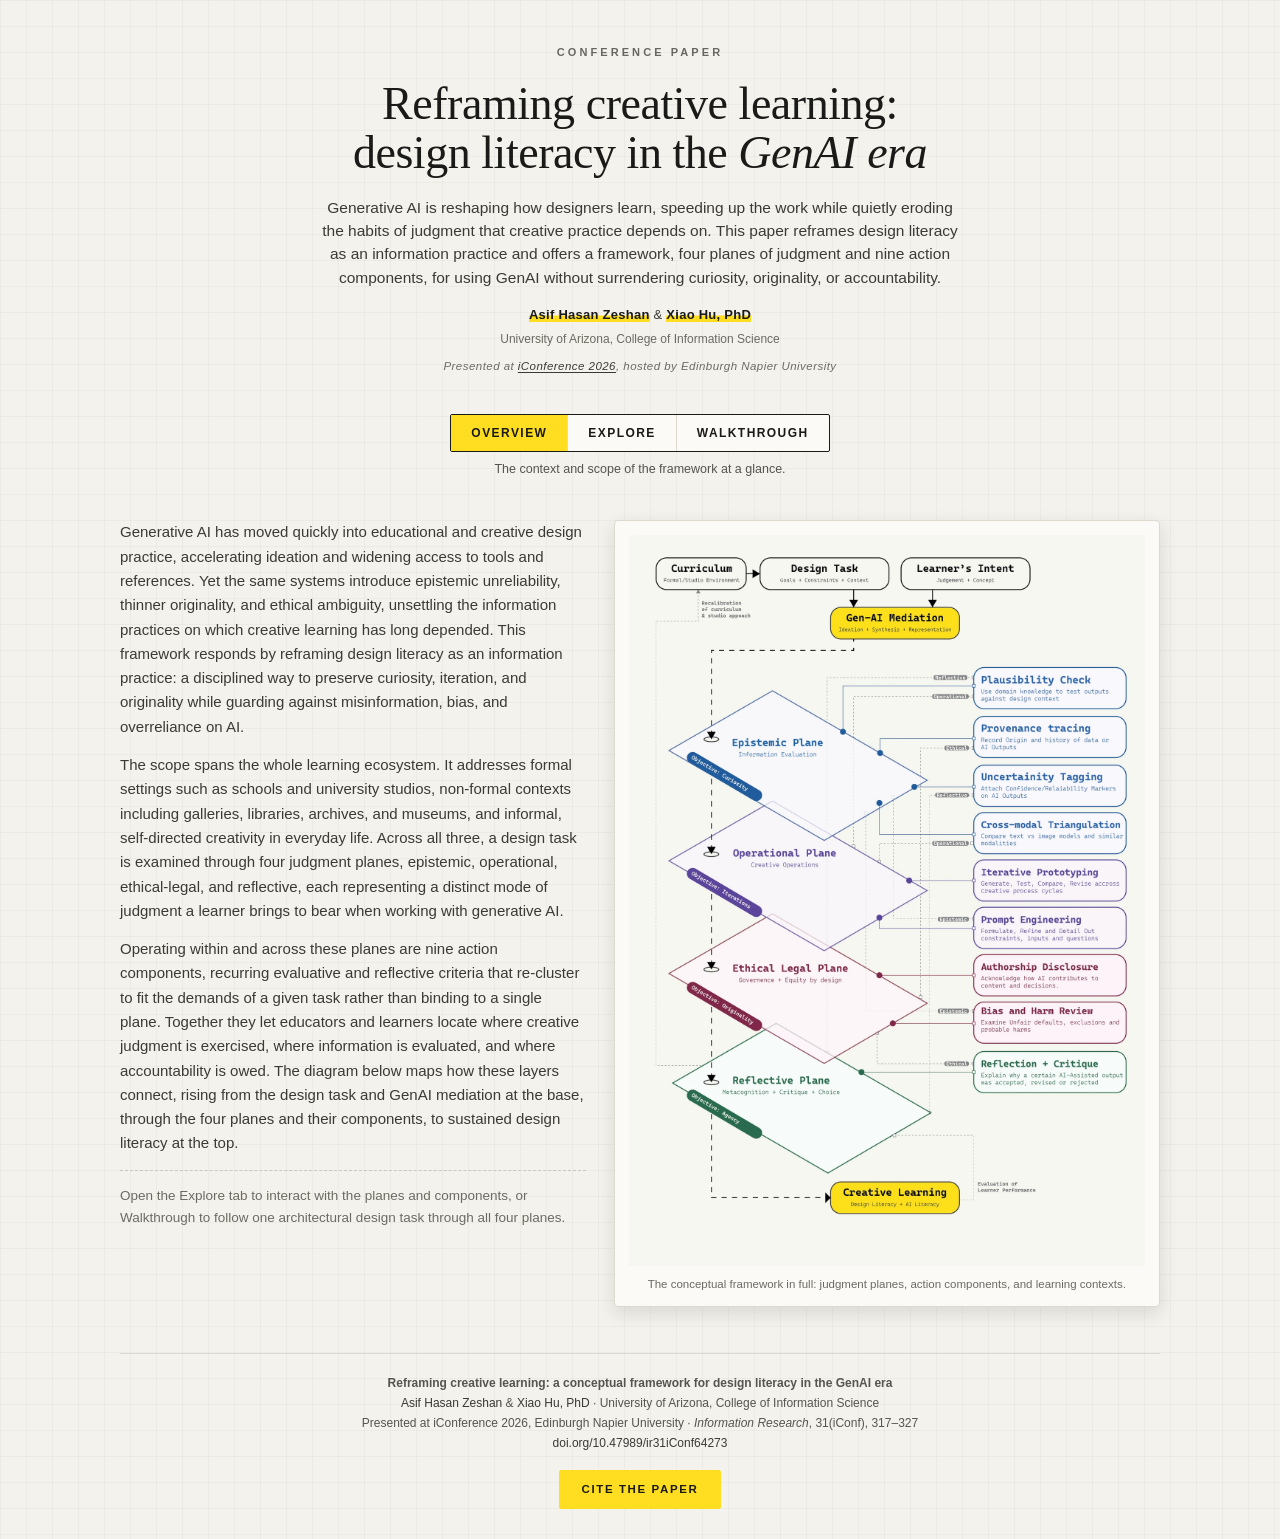
==== commit dc496ae2: "Update genaicreativelearning.html" ====
--- a/projects/genaicreativelearning.html
+++ b/projects/genaicreativelearning.html
@@ -144,8 +144,11 @@
   .scene .viz svg{width:100%;height:auto;max-height:340px;display:block}
   .scene .viz .fig{margin:0;width:100%;display:flex;flex-direction:column;gap:10px}
   .scene .viz .fig img{width:100%;height:auto;display:block;border:1px solid var(--line-soft);border-radius:3px;background:#fff}
+  .scene .viz .fig.tall img{width:auto;height:auto;max-height:360px;max-width:100%;margin:0 auto}
   .scene .viz .fig figcaption{font-size:10.5px;letter-spacing:.04em;color:var(--ink-3);text-align:center;line-height:1.4}
-  .scene .viz .figs{gap:8px}
+  .scene .viz .figs{display:flex;flex-wrap:wrap;flex-direction:row;justify-content:center;align-items:flex-end;gap:16px}
+  .scene .viz .fig.figs img{width:auto;height:auto;max-height:300px;max-width:46%;flex:0 0 auto;object-fit:contain}
+  .scene .viz .figs figcaption{flex:0 0 100%;width:100%;order:9}
   .scene .viz .figs img+img{margin-top:0}
   .scene.noviz{grid-template-columns:1fr}
   .scene.noviz .stext{padding:30px 34px}
@@ -188,6 +191,7 @@
     .comps{grid-template-columns:repeat(2,1fr)}
     .scene{grid-template-columns:1fr}
     .scene .viz{border-right:0;border-bottom:1px solid var(--line-soft);min-height:auto}
+    .scene .viz .figs{grid-template-columns:1fr}
     .overview{grid-template-columns:1fr;gap:20px}
   }
   @media (max-width:520px){
@@ -207,7 +211,7 @@
   <header>
     <div class="eyebrow">Conference Paper</div>
     <h1>Reframing creative learning:<br>design literacy in the <em>GenAI era</em></h1>
-    <p class="sub">A design task moves through four planes of judgment, drawing on nine action components, so that curiosity, iteration, and originality hold their ground when generative AI enters the studio.</p>
+    <p class="sub">Generative AI is reshaping how designers learn, speeding up the work while quietly eroding the habits of judgment that creative practice depends on. This paper reframes design literacy as an information practice and offers a framework, four planes of judgment and nine action components, for using GenAI without surrendering curiosity, originality, or accountability.</p>
     <p class="byline"><a href="https://infosci.arizona.edu/person/asif-hasan-zeshan" target="_blank" rel="noopener">Asif Hasan Zeshan</a> &amp; <a href="https://infosci.arizona.edu/person/xiao-hu" target="_blank" rel="noopener">Xiao Hu, PhD</a></p>
     <p class="affil">University of Arizona, College of Information Science</p>
     <p class="venue">Presented at <a href="https://www.ischools.org/post/iconference-2026-call-for-papers" target="_blank" rel="noopener">iConference 2026</a>, hosted by Edinburgh Napier University</p>
@@ -475,7 +479,7 @@
   mW.addEventListener('click',function(){setMode('walk')});
 
   /* overview image (embedded) + zoom */
-  var OV_IMG='[data-uri]';
+  var OV_IMG='[data-uri]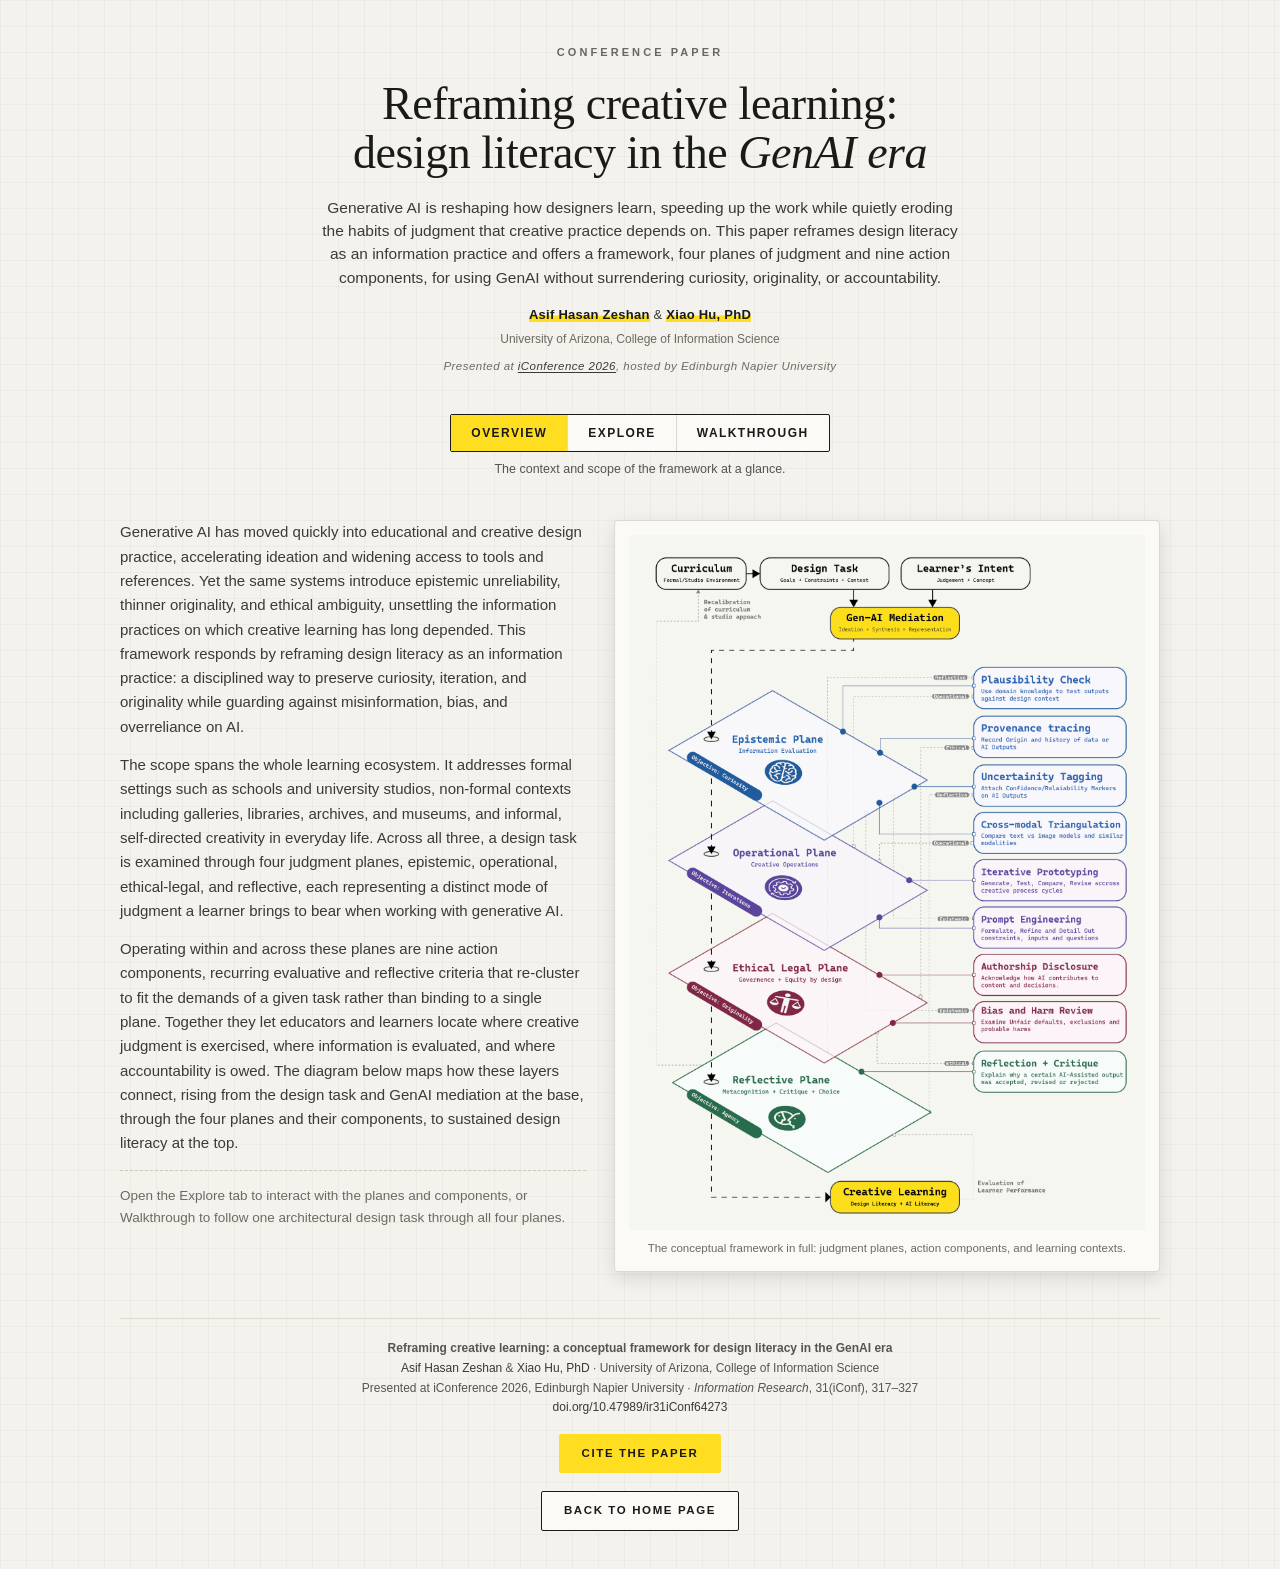
==== commit 02ca6db3: "Update fmt.Println message from 'Hello' to 'Goodbye'" ====
--- a/projects/genaicreativelearning.html
+++ b/projects/genaicreativelearning.html
@@ -1,627 +1,295 @@
-<!DOCTYPE html>
-<html lang="en">
-<head>
-<meta charset="UTF-8">
-<meta name="viewport" content="width=device-width, initial-scale=1.0">
-<meta property="og:title" content="Reframing Creative Learning: Design Literacy in the GenAI Era">
-<meta property="og:description" content="An interactive conceptual framework. Four planes of competency, nine action components, explored through an architectural design task.">
-<title>Reframing Creative Learning · Interactive Framework</title>
-<style>
-  :root{
-    --ink:#1a1a18;
-    --ink-2:#3a3a36;
-    --ink-3:#6b6b64;
-    --paper:#f4f2ec;
-    --paper-2:#eae7df;
-    --line:#cbc7bd;
-    --line-soft:#ddd9cf;
-    --signal:#1a1a18;
-    --signal-soft:#9a9890;
-    --hl:#ffde21;
-    --hl-ink:#1a1a18;
-    --epi:#3f5f66;
-    --ope:#4d6149;
-    --eth:#8a5a44;
-    --ref:#5a5470;
-    --white:#fbfaf6;
-    --shadow:rgba(26,26,24,.12);
-  }
-  *{box-sizing:border-box;margin:0;padding:0}
-  html{scroll-behavior:smooth}
-  body{
-    background:
-      linear-gradient(rgba(26,26,24,.03) 1px,transparent 1px) 0 0/26px 26px,
-      linear-gradient(90deg,rgba(26,26,24,.03) 1px,transparent 1px) 0 0/26px 26px,
-      var(--paper);
-    color:var(--ink);
-    font-family:"Helvetica Neue",Arial,sans-serif;
-    line-height:1.5;-webkit-font-smoothing:antialiased;overflow-x:hidden;
-  }
-  @media (prefers-reduced-motion:reduce){*{animation-duration:.001ms!important;transition-duration:.001ms!important}}
-  .wrap{max-width:1080px;margin:0 auto;padding:0 20px}
-
-  /* ---------- header ---------- */
-  header{padding:44px 0 8px;text-align:center}
-  .eyebrow{font-size:11px;letter-spacing:.28em;text-transform:uppercase;color:var(--ink-2);font-weight:700;opacity:.75;margin-bottom:18px}
-  h1{font-family:Georgia,"Times New Roman",serif;font-weight:400;font-size:clamp(28px,5vw,46px);line-height:1.08;letter-spacing:-.01em;color:var(--ink)}
-  h1 em{font-style:italic;color:var(--signal)}
-  .sub{max-width:640px;margin:18px auto 0;font-size:15.5px;color:var(--ink-2)}
-  .byline{margin-top:16px;font-size:13px;letter-spacing:.02em;color:var(--ink-2)}
-  .byline a{color:var(--ink);text-decoration:none;font-weight:600;box-shadow:inset 0 -0.5em 0 var(--hl);transition:box-shadow .2s}
-  .byline a:hover{box-shadow:inset 0 -0.85em 0 var(--hl)}
-  .affil{margin-top:6px;font-size:12px;color:var(--ink-3);line-height:1.5}
-  .venue{margin-top:10px;font-size:11.5px;letter-spacing:.04em;color:var(--ink-3);font-style:italic}
-  .venue a{color:var(--ink-2);text-decoration:underline;text-underline-offset:2px;font-style:italic}
-  .venue a:hover{color:var(--ink)}
-
-  /* ---------- mode toggle ---------- */
-  .modes{display:flex;justify-content:center;gap:0;margin:30px auto 8px;border:1px solid var(--ink);border-radius:2px;width:max-content;max-width:100%;overflow:hidden;background:var(--white)}
-  .modes button{font-family:inherit;font-size:12px;letter-spacing:.12em;text-transform:uppercase;font-weight:700;padding:11px 20px;border:0;background:transparent;color:var(--ink);cursor:pointer;transition:background .2s,color .2s;white-space:nowrap}
-  .modes button+button{border-left:1px solid var(--line-soft)}
-  .modes button.on{background:var(--hl);color:var(--hl-ink)}
-  .hint{text-align:center;font-size:12.5px;color:var(--ink-2);opacity:.85;margin:4px 0 0;min-height:18px}
-
-  /* ---------- explore stage ---------- */
-  .stage{position:relative;margin:18px auto 10px;padding:18px 0 6px}
-  .rail{display:grid;grid-template-columns:repeat(4,1fr);gap:14px;position:relative}
-  .rail::before{content:"";position:absolute;top:46px;left:8%;right:8%;height:2px;background:repeating-linear-gradient(90deg,var(--line) 0 8px,transparent 8px 16px);z-index:0}
-  .plane{position:relative;z-index:1;background:var(--white);border:1.5px solid var(--ink);border-radius:3px;padding:0;cursor:pointer;text-align:left;font-family:inherit;color:var(--ink);
-    transition:transform .25s cubic-bezier(.2,.7,.3,1),box-shadow .25s,border-color .25s;box-shadow:0 1px 0 var(--line-soft);display:flex;flex-direction:column;min-height:150px}
-  .plane:hover{transform:translateY(-4px);box-shadow:0 10px 22px var(--shadow)}
-  .plane:focus-visible{outline:3px solid var(--signal);outline-offset:3px}
-  .plane .cap{display:flex;align-items:center;gap:8px;padding:9px 12px 8px;border-bottom:1px solid var(--line-soft)}
-  .plane .gly{width:30px;height:30px;flex:0 0 auto;margin-left:auto}
-  .plane .layer{font-size:9.5px;letter-spacing:.18em;text-transform:uppercase;color:var(--ink-2);opacity:.7;font-weight:700}
-  .plane .name{padding:9px 12px 4px;font-family:Georgia,serif;font-size:17px;line-height:1.12}
-  .plane .role{padding:0 12px 12px;font-size:11.5px;color:var(--ink-2);line-height:1.35}
-  .plane .tick{position:absolute;left:50%;top:-9px;transform:translateX(-50%);width:14px;height:14px;background:var(--white);border:1.5px solid var(--ink);border-radius:50%;display:none;z-index:2}
-  .plane.active{box-shadow:0 12px 26px var(--shadow)}
-  .plane.active .tick{display:block}
-  .plane[data-p="epi"] .layer{color:var(--epi);opacity:1}
-  .plane[data-p="ope"] .layer{color:var(--ope);opacity:1}
-  .plane[data-p="eth"] .layer{color:var(--eth);opacity:1}
-  .plane[data-p="ref"] .layer{color:var(--ref);opacity:1}
-  .plane[data-p="epi"].active{border-color:var(--epi)}
-  .plane[data-p="ope"].active{border-color:var(--ope)}
-  .plane[data-p="eth"].active{border-color:var(--eth)}
-  .plane[data-p="ref"].active{border-color:var(--ref)}
-  .plane[data-p="epi"].active .tick{background:var(--epi);border-color:var(--epi)}
-  .plane[data-p="ope"].active .tick{background:var(--ope);border-color:var(--ope)}
-  .plane[data-p="eth"].active .tick{background:var(--eth);border-color:var(--eth)}
-  .plane[data-p="ref"].active .tick{background:var(--ref);border-color:var(--ref)}
-  .arrow{position:absolute;top:40px;z-index:1;color:var(--line);font-size:13px;transform:translateX(-50%)}
-
-  /* ---------- components tray ---------- */
-  .tray{margin:22px auto 0;border-top:1px dashed var(--line);padding-top:18px}
-  .tray-head{display:flex;align-items:baseline;justify-content:space-between;flex-wrap:wrap;gap:6px;margin-bottom:6px}
-  .tray-head h2{font-family:Georgia,serif;font-weight:400;font-size:18px}
-  .tray-head .count{font-size:11.5px;letter-spacing:.06em;text-transform:uppercase;color:var(--ink-2);opacity:.75}
-  .tray-note{font-size:12px;color:var(--ink-3);margin-bottom:13px;max-width:64ch;line-height:1.45}
-  .comps{display:grid;grid-template-columns:repeat(3,1fr);gap:10px}
-  .comp{background:var(--white);border:1px solid var(--line-soft);border-radius:3px;padding:11px 12px;cursor:pointer;font-family:inherit;text-align:left;color:var(--ink);
-    transition:transform .2s,box-shadow .2s,border-color .2s,opacity .25s,background .2s;position:relative;overflow:hidden}
-  .comp .barwrap{position:absolute;left:0;top:0;bottom:0;width:4px;display:flex;flex-direction:column}
-  .comp .barwrap i{flex:1;background:var(--line-soft);transition:background .2s}
-  .comp:hover{transform:translateY(-2px);box-shadow:0 6px 14px var(--shadow)}
-  .comp:focus-visible{outline:3px solid var(--signal);outline-offset:2px}
-  .comp .ci{font-size:9.5px;letter-spacing:.1em;color:var(--ink-2);opacity:.6;font-weight:700;display:block;margin-bottom:3px;padding-left:6px}
-  .comp .cn{font-size:13px;font-weight:700;line-height:1.2;padding-left:6px}
-  .comp .cserve{font-size:9.5px;color:var(--ink-3);padding-left:6px;margin-top:4px;letter-spacing:.02em}
-  .comp.dim{opacity:.26}
-  .comp.lit{border-color:var(--ink-2)}
-
-  /* ---------- detail panel ---------- */
-  .panel{margin:24px auto 0;background:var(--ink);color:var(--paper);border-radius:4px;padding:0;overflow:hidden;max-height:0;opacity:0;transition:max-height .42s ease,opacity .3s ease}
-  .panel.open{max-height:560px;opacity:1}
-  .panel-in{padding:22px 24px 24px;position:relative}
-  .panel .ptag{font-size:10.5px;letter-spacing:.2em;text-transform:uppercase;opacity:.6;font-weight:700;margin-bottom:8px}
-  .panel h3{font-family:Georgia,serif;font-weight:400;font-size:23px;margin-bottom:9px;color:var(--white);display:flex;align-items:center;gap:11px}
-  .panel h3 .gm{width:28px;height:28px;flex:0 0 auto}
-  .panel p{font-size:14.5px;line-height:1.55;color:#d8d4ca;max-width:64ch}
-  .panel .meta{margin-top:14px;display:flex;flex-wrap:wrap;gap:8px}
-  .chip{font-size:10.5px;letter-spacing:.04em;background:rgba(255,255,255,.08);border:1px solid rgba(255,255,255,.18);border-radius:999px;padding:5px 11px;color:#dbe6ee}
-  .chip b{color:var(--signal-soft);font-weight:700}
-  .panel .ex{margin-top:16px;padding-top:14px;border-top:1px solid rgba(255,255,255,.14)}
-  .panel .ex .exl{font-size:10.5px;letter-spacing:.18em;text-transform:uppercase;color:var(--signal-soft);font-weight:700;margin-bottom:5px}
-  .panel .ex p{font-size:13.5px;color:#c3d0da;font-style:italic}
-  .closex{position:absolute;top:14px;right:16px;background:transparent;border:0;color:#aebccb;font-size:20px;cursor:pointer;line-height:1}
-  .closex:hover{color:#fff}
-
-  /* ---------- walkthrough ---------- */
-  .walk{margin:14px auto 0}
-  .walk-bar{display:flex;align-items:center;justify-content:center;gap:14px;margin-bottom:8px;flex-wrap:wrap}
-  .walk-bar button{font-family:inherit;font-size:12px;font-weight:700;letter-spacing:.06em;padding:9px 18px;border:1.5px solid var(--ink);background:var(--white);color:var(--ink);border-radius:2px;cursor:pointer;transition:background .2s,color .2s,opacity .2s}
-  .walk-bar button:hover:not(:disabled){background:var(--ink);color:var(--paper)}
-  .walk-bar button:disabled{opacity:.35;cursor:default}
-  .walk-bar .pos{font-size:12px;letter-spacing:.1em;color:var(--ink-2);font-weight:700;min-width:54px;text-align:center}
-  .dots{display:flex;gap:6px;justify-content:center;margin-top:2px}
-  .dots i{width:8px;height:8px;border-radius:50%;background:var(--line);transition:background .25s,transform .25s;cursor:pointer}
-  .dots i.on{background:var(--signal);transform:scale(1.35)}
-
-  .scene{margin-top:16px;background:var(--white);border:1px solid var(--line-soft);border-radius:4px;overflow:hidden;
-    display:grid;grid-template-columns:minmax(0,1.05fr) minmax(0,1fr)}
-  .scene .viz{background:var(--paper-2);border-right:1px solid var(--line-soft);display:flex;align-items:center;justify-content:center;padding:18px;min-height:300px}
-  .scene .viz svg{width:100%;height:auto;max-height:340px;display:block}
-  .scene .viz .fig{margin:0;width:100%;display:flex;flex-direction:column;gap:10px}
-  .scene .viz .fig img{width:100%;height:auto;display:block;border:1px solid var(--line-soft);border-radius:3px;background:#fff}
-  .scene .viz .fig.tall img{width:auto;height:auto;max-height:360px;max-width:100%;margin:0 auto}
-  .scene .viz .fig figcaption{font-size:10.5px;letter-spacing:.04em;color:var(--ink-3);text-align:center;line-height:1.4}
-  .scene .viz .figs{display:flex;flex-wrap:wrap;flex-direction:row;justify-content:center;align-items:flex-end;gap:16px}
-  .scene .viz .fig.figs img{width:auto;height:auto;max-height:300px;max-width:46%;flex:0 0 auto;object-fit:contain}
-  .scene .viz .figs figcaption{flex:0 0 100%;width:100%;order:9}
-  .scene .viz .figs img+img{margin-top:0}
-  .scene.noviz{grid-template-columns:1fr}
-  .scene.noviz .stext{padding:30px 34px}
-  .scene.noviz .stext p{max-width:68ch}
-  .scene .stext{padding:24px 26px}
-  .scene .sk{font-size:10.5px;letter-spacing:.2em;text-transform:uppercase;font-weight:700;margin-bottom:9px;display:flex;align-items:center;gap:8px;color:var(--ink-2)}
-  .scene .sk .d{width:10px;height:10px;border-radius:50%}
-  .scene h3{font-family:Georgia,serif;font-weight:400;font-size:23px;line-height:1.1;margin-bottom:11px}
-  .scene p{font-size:14.5px;color:var(--ink-2);line-height:1.58;max-width:54ch}
-  .scene .q{margin-top:13px;font-size:13.5px;color:var(--ink);background:var(--paper);border-left:3px solid var(--signal);padding:9px 13px;border-radius:0 3px 3px 0}
-  .scene .q b{font-weight:700}
-  .scene .uses{margin-top:14px;display:flex;flex-wrap:wrap;gap:6px}
-  .scene .uses .u{font-size:10.5px;letter-spacing:.02em;border:1px solid var(--line-soft);background:var(--paper);border-radius:999px;padding:4px 10px;color:var(--ink-2)}
-
-  .overview{display:grid;grid-template-columns:minmax(0,0.92fr) minmax(0,1.08fr);gap:28px;align-items:start;margin-top:6px}
-  .overview .ov-text p{font-size:15px;color:var(--ink-2);line-height:1.62;margin-bottom:14px}
-  .overview .ov-text p strong{color:var(--ink);font-weight:700}
-  .overview .ov-text .ov-cue{font-size:13.5px;color:var(--ink-3);border-top:1px dashed var(--line);padding-top:14px;margin-top:4px}
-  .overview .ov-fig{margin:0;background:var(--white);border:1px solid var(--line-soft);border-radius:4px;padding:14px;box-shadow:0 6px 18px var(--shadow)}
-  .overview .ov-fig img{width:100%;height:auto;display:block;border-radius:2px;cursor:zoom-in}
-  .overview .ov-fig figcaption{font-size:11.5px;color:var(--ink-3);text-align:center;margin-top:10px;line-height:1.45}
-  .ovzoom{position:fixed;inset:0;background:rgba(16,36,59,.86);display:none;align-items:center;justify-content:center;z-index:50;padding:24px;cursor:zoom-out}
-  .ovzoom.open{display:flex}
-  .ovzoom img{max-width:100%;max-height:100%;border-radius:3px;box-shadow:0 20px 60px rgba(0,0,0,.5)}
-  .ovzoom .zclose{position:absolute;top:18px;right:24px;background:transparent;border:0;color:#fff;font-size:30px;cursor:pointer;line-height:1}
-  .hide{display:none!important}
-
-  footer{margin:40px 0 30px;text-align:center;border-top:1px solid var(--line-soft);padding-top:20px}
-  footer p{font-size:12px;color:var(--ink-2);opacity:.85;line-height:1.65}
-  footer a{color:var(--signal);text-decoration:none}
-  .cite-btn{display:inline-block;margin-top:16px;font-family:inherit;font-size:11.5px;letter-spacing:.14em;text-transform:uppercase;font-weight:700;
-    color:var(--hl-ink);background:var(--hl);border:1.5px solid var(--hl);border-radius:2px;padding:10px 22px;text-decoration:none;transition:background .2s,color .2s,box-shadow .2s}
-  .cite-btn:hover{background:var(--hl-ink);color:var(--hl);border-color:var(--hl-ink)}
-  footer a:hover{text-decoration:underline}
-
-  @media (max-width:860px){
-    .rail{grid-template-columns:repeat(2,1fr);gap:12px}
-    .rail::before{display:none}
-    .arrow{display:none}
-    .comps{grid-template-columns:repeat(2,1fr)}
-    .scene{grid-template-columns:1fr}
-    .scene .viz{border-right:0;border-bottom:1px solid var(--line-soft);min-height:auto}
-    .scene .viz .figs{grid-template-columns:1fr}
-    .overview{grid-template-columns:1fr;gap:20px}
-  }
-  @media (max-width:520px){
-    header{padding:30px 0 4px}
-    .rail{grid-template-columns:1fr}
-    .comps{grid-template-columns:1fr}
-    .plane{min-height:auto}
-    .modes button{padding:10px 14px;font-size:11px}
-    .walk-bar{gap:8px}
-    .panel.open{max-height:760px}
-  }
-</style>
-</head>
-<body>
-
-<div class="wrap">
-  <header>
-    <div class="eyebrow">Conference Paper</div>
-    <h1>Reframing creative learning:<br>design literacy in the <em>GenAI era</em></h1>
-    <p class="sub">Generative AI is reshaping how designers learn, speeding up the work while quietly eroding the habits of judgment that creative practice depends on. This paper reframes design literacy as an information practice and offers a framework, four planes of judgment and nine action components, for using GenAI without surrendering curiosity, originality, or accountability.</p>
-    <p class="byline"><a href="https://infosci.arizona.edu/person/asif-hasan-zeshan" target="_blank" rel="noopener">Asif Hasan Zeshan</a> &amp; <a href="https://infosci.arizona.edu/person/xiao-hu" target="_blank" rel="noopener">Xiao Hu, PhD</a></p>
-    <p class="affil">University of Arizona, College of Information Science</p>
-    <p class="venue">Presented at <a href="https://www.ischools.org/post/iconference-2026-call-for-papers" target="_blank" rel="noopener">iConference 2026</a>, hosted by Edinburgh Napier University</p>
-  </header>
-
-  <div class="modes" role="tablist" aria-label="View mode">
-    <button id="mOverview" class="on" role="tab" aria-selected="true">Overview</button>
-    <button id="mExplore" role="tab" aria-selected="false">Explore</button>
-    <button id="mWalk" role="tab" aria-selected="false">Walkthrough</button>
-  </div>
-  <p class="hint" id="hint">The context and scope of the framework at a glance.</p>
-
-  <!-- ============ OVERVIEW ============ -->
-  <section class="stage" id="overviewView">
-    <div class="overview">
-      <div class="ov-text">
-        <p>Generative AI has moved quickly into educational and creative design practice, accelerating ideation and widening access to tools and references. Yet the same systems introduce epistemic unreliability, thinner originality, and ethical ambiguity, unsettling the information practices on which creative learning has long depended. This framework responds by reframing design literacy as an information practice: a disciplined way to preserve curiosity, iteration, and originality while guarding against misinformation, bias, and overreliance on AI.</p>
-        <p>The scope spans the whole learning ecosystem. It addresses formal settings such as schools and university studios, non-formal contexts including galleries, libraries, archives, and museums, and informal, self-directed creativity in everyday life. Across all three, a design task is examined through four judgment planes, epistemic, operational, ethical-legal, and reflective, each representing a distinct mode of judgment a learner brings to bear when working with generative AI.</p>
-        <p>Operating within and across these planes are nine action components, recurring evaluative and reflective criteria that re-cluster to fit the demands of a given task rather than binding to a single plane. Together they let educators and learners locate where creative judgment is exercised, where information is evaluated, and where accountability is owed. The diagram below maps how these layers connect, rising from the design task and GenAI mediation at the base, through the four planes and their components, to sustained design literacy at the top.</p>
-        <p class="ov-cue">Open the Explore tab to interact with the planes and components, or Walkthrough to follow one architectural design task through all four planes.</p>
-      </div>
-      <figure class="ov-fig">
-        <img id="ovImg" alt="Conceptual framework diagram: learning ecosystem and GenAI mediation at the base, rising through epistemic, operational, ethical-legal, and reflective judgment planes with their action components, to sustained design literacy at the top."/>
-        <figcaption>The conceptual framework in full: judgment planes, action components, and learning contexts.</figcaption>
-      </figure>
-    </div>
-  </section>
-
-  <!-- ============ EXPLORE ============ -->
-  <section class="stage hide" id="exploreView">
-    <div class="rail" id="rail"></div>
-
-    <div class="tray">
-      <div class="tray-head">
-        <h2>Nine action components</h2>
-        <span class="count">Re-clustered per task</span>
-      </div>
-      <p class="tray-note">Components are not fixed to a single plane. Each has a home plane where it does its main work, yet many serve more than one, recombining as the design task demands. The coloured marks on each card show every plane it can support.</p>
-      <div class="comps" id="comps"></div>
-    </div>
-
-    <div class="panel" id="panel" aria-live="polite">
-      <div class="panel-in">
-        <button class="closex" id="closeP" aria-label="Close detail">×</button>
-        <div class="ptag" id="pTag"></div>
-        <h3 id="pTitle"></h3>
-        <p id="pBody"></p>
-        <div class="meta" id="pMeta"></div>
-        <div class="ex" id="pEx">
-          <div class="exl">In the desert-home task</div>
-          <p id="pExBody"></p>
-        </div>
-      </div>
-    </div>
-  </section>
-
-  <!-- ============ WALKTHROUGH ============ -->
-  <section class="stage hide" id="walkView">
-    <div class="walk">
-      <div class="walk-bar">
-        <button id="prev" disabled>‹ Back</button>
-        <span class="pos" id="pos">1 / 7</span>
-        <button id="next">Next ›</button>
-      </div>
-      <div class="dots" id="dots"></div>
-      <div class="scene" id="scene"></div>
-    </div>
-  </section>
-
-  <footer>
-    <p><strong>Reframing creative learning: a conceptual framework for design literacy in the GenAI era</strong><br>
-    <a href="https://infosci.arizona.edu/person/asif-hasan-zeshan" target="_blank" rel="noopener">Asif Hasan Zeshan</a> &amp; <a href="https://infosci.arizona.edu/person/xiao-hu" target="_blank" rel="noopener">Xiao Hu, PhD</a> · University of Arizona, College of Information Science<br>
-    Presented at iConference 2026, Edinburgh Napier University · <em>Information Research</em>, 31(iConf), 317–327<br>
-    <a href="https://doi.org/10.47989/ir31iConf64273" target="_blank" rel="noopener">doi.org/10.47989/ir31iConf64273</a></p>
-    <a class="cite-btn" href="https://publicera.kb.se/ir/article/view/64273" target="_blank" rel="noopener">Cite the paper</a>
-  </footer>
-</div>
-
-<div class="ovzoom" id="ovzoom" aria-hidden="true">
-  <button class="zclose" id="zclose" aria-label="Close">×</button>
-  <img id="ovzoomImg" alt="Conceptual framework diagram, enlarged."/>
-</div>
-
-<script>
-(function(){
-  "use strict";
-
-  /* ---------------- plane glyphs ---------------- */
-  var GLY={
-    epi:'<svg viewBox="0 0 40 40" fill="none" stroke="var(--epi)" stroke-width="1.5"><circle cx="20" cy="20" r="13"/><path d="M20 7v26M7 20h26"/><circle cx="20" cy="20" r="4" fill="var(--epi)" stroke="none"/></svg>',
-    ope:'<svg viewBox="0 0 40 40" fill="none" stroke="var(--ope)" stroke-width="1.5"><rect x="7" y="7" width="26" height="26"/><path d="M11 27l6-6 5 5 8-10"/><path d="M27 16h3v3"/></svg>',
-    eth:'<svg viewBox="0 0 40 40" fill="none" stroke="var(--eth)" stroke-width="1.5"><path d="M20 6l11 5v8c0 8-5 12-11 15-6-3-11-7-11-15v-8z"/><path d="M20 15v8M20 27v.3"/></svg>',
-    ref:'<svg viewBox="0 0 40 40" fill="none" stroke="var(--ref)" stroke-width="1.5"><path d="M11 29a11 11 0 1 1 18 0"/><path d="M14 29h12M16 33h8"/><path d="M20 8v3"/></svg>'
-  };
-  function gm(p){return GLY[p];}
-  var nameOf={epi:"Epistemic",ope:"Operational",eth:"Ethical–Legal",ref:"Reflective"};
-  var colorVar={epi:"var(--epi)",ope:"var(--ope)",eth:"var(--eth)",ref:"var(--ref)"};
-  function cssColor(p){return getComputedStyle(document.documentElement).getPropertyValue('--'+p).trim();}
-
-  var PLANES=[
-    {p:"epi",layer:"Plane 01",name:"Epistemic",role:"Is the AI's output true and credible?",
-     tag:"Plane 01 · Truth & credibility",
-     body:"The first checkpoint. Generative AI can blur the line between fact and fabrication, so this plane asks whether an output can be trusted at all, tracing where it came from, flagging how confident it is, and rejecting anything that contradicts what is known.",
-     ex:"The learner examines the sources and assumptions behind AI-generated climate references for the desert site, and tests whether proposed layouts respond realistically to heat and orientation."},
-    {p:"ope",layer:"Plane 02",name:"Operational",role:"Can I work the AI tool skilfully?",
-     tag:"Plane 02 · Technical capacity",
-     body:"Once outputs can be trusted, this plane is about working the tool well, shaping precise prompts and looping through generate, test, and refine cycles, so the learner harnesses the AI's power while staying in command of the result.",
-     ex:"Prompts specify orientation, shading intent, and room adjacency; the learner iterates across cycles of generated floorplans while keeping authorship over the final layout."},
-    {p:"eth",layer:"Plane 03",name:"Ethical–Legal",role:"Is it responsible and transparent?",
-     tag:"Plane 03 · Responsibility & transparency",
-     body:"Good output and good craft still call for a conscience. This plane checks AI results for bias or harm, and insists on disclosing where the AI contributed, keeping the human answerable for ethics and compliance.",
-     ex:"Bias reviews ask whether generated layouts simply copy existing homes or impose unsuitable conventions; authorship disclosure makes the AI's role explicit, and building codes are taught and evaluated directly."},
-    {p:"ref",layer:"Plane 04",name:"Reflective",role:"Why did I make these choices?",
-     tag:"Plane 04 · Metacognition",
-     body:"The final plane steps back. Reflective critique asks why choices were made and whether they hold up, addressing the why of action, its reasons and its consequences. This is where design literacy deepens over time.",
-     ex:"The learner articulates why certain AI options were accepted, modified, or rejected, and how those decisions align with functional goals and professional values."}
-  ];
-
-  /* components: home plane + also-serves planes (cross-use, per paper) */
-  var COMPS=[
-    {id:"prov",n:"Provenance tracing",home:"epi",also:["eth"],
-     d:"Records where data or an AI output came from, so its authenticity can be verified. Its trail also feeds authorship and accountability work on the ethical plane.",
-     ex:"Checking the sources and assumptions behind AI-generated climate references."},
-    {id:"unc",n:"Uncertainty tagging",home:"epi",also:["ref"],
-     d:"Attaches confidence scores to outputs so learners can judge how far to rely on them. The same scores later inform reflective judgement about which options to trust.",
-     ex:"Flagging layout claims that rest on generalised or probabilistic assumptions."},
-    {id:"tri",n:"Cross-modal triangulation",home:"epi",also:["ope"],
-     d:"Compares results across modalities, text, image, and video, to check they stay consistent. The comparison habit carries into operational testing of variants.",
-     ex:"Cross-checking a generated plan against solar simulation imagery for the same site."},
-    {id:"pla",n:"Plausibility checks",home:"epi",also:["ope","ref"],
-     d:"Uses domain expertise and common sense to reject outputs that contradict established facts. It guides which prototypes are worth refining and what to question on reflection.",
-     ex:"Asking whether shading and solar orientation are realistic for desert conditions."},
-    {id:"pro",n:"Prompt engineering",home:"ope",also:["epi"],
-     d:"Crafting and refining input instructions that steer the model toward relevant responses. Sharper prompts also surface more traceable, checkable outputs for the epistemic plane.",
-     ex:"Specifying orientation, shading intent, and adjacency in the prompt."},
-    {id:"ite",n:"Iterative prototyping",home:"ope",also:["ref"],
-     d:"Generates design variants with AI and refines them over successive cycles. Each cycle gives the reflective plane fresh material to weigh and learn from.",
-     ex:"Producing two floorplans, then looping to compare and improve them."},
-    {id:"bia",n:"Bias & harm review",home:"eth",also:["epi"],
-     d:"Examines outputs for unfair bias or harm and proposes mitigations. The scrutiny overlaps with epistemic checks on whether an output reflects reality fairly.",
-     ex:"Asking if layouts are culturally invasive, inequitable, or merely copied."},
-    {id:"aut",n:"Authorship disclosure",home:"eth",also:["ref"],
-     d:"Transparently acknowledges where AI contributed to content or decisions. Naming the AI's share also sharpens the learner's reflection on their own role.",
-     ex:"Marking which parts of the design came from the AI and which from the learner."},
-    {id:"refc",n:"Reflective critique",home:"ref",also:["ope","eth"],
-     d:"Compels learners to reflect on the process and how to improve the creative outcome. It reaches back into operational and ethical decisions, asking why each was made.",
-     ex:"Reasoning through why one iteration was accepted over another."}
-  ];
-
-  function planesFor(c){return [c.home].concat(c.also);}
-
-  /* ---------------- build planes ---------------- */
-  var rail=document.getElementById('rail');
-  PLANES.forEach(function(pl){
-    var b=document.createElement('button');
-    b.className='plane';b.setAttribute('data-p',pl.p);b.setAttribute('aria-label',pl.name+' plane');
-    b.innerHTML='<span class="tick"></span>'+
-      '<span class="cap"><span class="layer">'+pl.layer+'</span><span class="gly">'+gm(pl.p)+'</span></span>'+
-      '<span class="name">'+pl.name+'</span>'+
-      '<span class="role">'+pl.role+'</span>';
-    rail.appendChild(b);
-  });
-  ['25%','50%','75%'].forEach(function(L){var a=document.createElement('span');a.className='arrow';a.style.left=L;a.textContent='▸';rail.appendChild(a);});
-
-  /* ---------------- build components ---------------- */
-  var compsEl=document.getElementById('comps');
-  COMPS.forEach(function(c,i){
-    var serves=planesFor(c);
-    var bars=['epi','ope','eth','ref'].map(function(p){
-      var on=serves.indexOf(p)>-1;
-      return '<i data-bar="'+p+'" style="'+(on?'background:'+colorVar[p]:'')+'"></i>';
-    }).join('');
-    var label=nameOf[c.home]+(c.also.length?' +'+c.also.length:'');
-    var b=document.createElement('button');
-    b.className='comp';b.setAttribute('data-id',c.id);b.setAttribute('data-serves',serves.join(' '));
-    b.innerHTML='<span class="barwrap">'+bars+'</span>'+
-      '<span class="ci">C'+String(i+1).padStart(2,'0')+'</span>'+
-      '<span class="cn">'+c.n+'</span>'+
-      '<span class="cserve">'+label+'</span>';
-    compsEl.appendChild(b);
-  });
-
-  var planeEls=[].slice.call(document.querySelectorAll('.plane'));
-  var compEls=[].slice.call(document.querySelectorAll('.comp'));
-
-  /* ---------------- panel ---------------- */
-  var panel=document.getElementById('panel');
-  var pTag=document.getElementById('pTag'),pTitle=document.getElementById('pTitle'),
-      pBody=document.getElementById('pBody'),pMeta=document.getElementById('pMeta'),
-      pExBody=document.getElementById('pExBody');
-
-  function clearActive(){planeEls.forEach(function(p){p.classList.remove('active')});compEls.forEach(function(c){c.classList.remove('lit','dim')});}
-
-  function showPlane(p){
-    clearActive();
-    document.querySelector('.plane[data-p="'+p+'"]').classList.add('active');
-    compEls.forEach(function(c){
-      var serves=c.getAttribute('data-serves').split(' ');
-      if(serves.indexOf(p)>-1){c.classList.add('lit')} else {c.classList.add('dim')}
-    });
-    var pl=PLANES.filter(function(x){return x.p===p})[0];
-    var rel=COMPS.filter(function(c){return planesFor(c).indexOf(p)>-1});
-    pTag.textContent=pl.tag;
-    pTitle.innerHTML='<span class="gm">'+gm(p)+'</span>'+pl.name+' plane';
-    pBody.textContent=pl.body;
-    pMeta.innerHTML=rel.map(function(c){
-      var home=c.home===p;
-      return '<span class="chip">'+(home?'<b>home · </b>':'serves · ')+c.n+'</span>';
-    }).join('');
-    pExBody.textContent=pl.ex;
-    panel.classList.add('open');
-  }
-
-  function showComp(id){
-    clearActive();
-    var c=COMPS.filter(function(x){return x.id===id})[0];
-    var serves=planesFor(c);
-    document.querySelector('.comp[data-id="'+id+'"]').classList.add('lit');
-    compEls.forEach(function(x){if(x.getAttribute('data-id')!==id)x.classList.add('dim')});
-    serves.forEach(function(p){document.querySelector('.plane[data-p="'+p+'"]').classList.add('active')});
-    pTag.textContent='Action component · home plane '+nameOf[c.home];
-    pTitle.innerHTML='<span class="gm">'+gm(c.home)+'</span>'+c.n;
-    pBody.textContent=c.d;
-    pMeta.innerHTML=serves.map(function(p,i){
-      return '<span class="chip">'+(i===0?'<b>home · </b>':'also serves · ')+nameOf[p]+'</span>';
-    }).join('');
-    pExBody.textContent=c.ex;
-    panel.classList.add('open');
-  }
-  function closePanel(){panel.classList.remove('open');clearActive();}
-  document.getElementById('closeP').addEventListener('click',closePanel);
-
-  planeEls.forEach(function(p){p.addEventListener('click',function(){showPlane(p.getAttribute('data-p'))})});
-  compEls.forEach(function(c){
-    c.addEventListener('click',function(){showComp(c.getAttribute('data-id'))});
-    c.addEventListener('mouseenter',function(){
-      if(panel.classList.contains('open'))return;
-      c.getAttribute('data-serves').split(' ').forEach(function(p){document.querySelector('.plane[data-p="'+p+'"]').classList.add('active')});
-    });
-    c.addEventListener('mouseleave',function(){
-      if(panel.classList.contains('open'))return;
-      planeEls.forEach(function(x){x.classList.remove('active')});
-    });
-  });
-
-  /* ---------------- mode toggle ---------------- */
-  var mO=document.getElementById('mOverview'),mE=document.getElementById('mExplore'),mW=document.getElementById('mWalk'),
-      oV=document.getElementById('overviewView'),eV=document.getElementById('exploreView'),wV=document.getElementById('walkView'),hint=document.getElementById('hint');
-  var HINTS={
-    overview:'The context and scope of the framework at a glance.',
-    explore:'Hover a component to see the planes it serves. Click any plane or component for detail.',
-    walk:'A single architecture task, walked through the four planes with the visuals from the paper.'
-  };
-  function setMode(mode){
-    var isO=mode==='overview',isE=mode==='explore',isW=mode==='walk';
-    mO.classList.toggle('on',isO);mE.classList.toggle('on',isE);mW.classList.toggle('on',isW);
-    mO.setAttribute('aria-selected',isO);mE.setAttribute('aria-selected',isE);mW.setAttribute('aria-selected',isW);
-    oV.classList.toggle('hide',!isO);eV.classList.toggle('hide',!isE);wV.classList.toggle('hide',!isW);
-    hint.textContent=HINTS[mode];
-    if(!isE){closePanel();}
-    if(isW){renderScene();}
-  }
-  mO.addEventListener('click',function(){setMode('overview')});
-  mE.addEventListener('click',function(){setMode('explore')});
-  mW.addEventListener('click',function(){setMode('walk')});
-
-  /* overview image (embedded) + zoom */
-  var OV_IMG='[data-uri]';
-  document.getElementById('ovImg').src=OV_IMG;
-  var ovzoom=document.getElementById('ovzoom'),ovzoomImg=document.getElementById('ovzoomImg');
-  document.getElementById('ovImg').addEventListener('click',function(){
-    ovzoomImg.src=OV_IMG;ovzoom.classList.add('open');ovzoom.setAttribute('aria-hidden','false');
-  });
-  function closeZoom(){ovzoom.classList.remove('open');ovzoom.setAttribute('aria-hidden','true');}
-  document.getElementById('zclose').addEventListener('click',closeZoom);
-  ovzoom.addEventListener('click',function(e){if(e.target===ovzoom)closeZoom();});
-  document.addEventListener('keydown',function(e){if(e.key==='Escape')closeZoom();});
-
-  /* ================= WALKTHROUGH VISUALS (SVG, after Figure 3) ================= */
-  function VIZ_BRIEF(){return '\
-<svg viewBox="0 0 360 300" xmlns="http://www.w3.org/2000/svg" font-family="Helvetica Neue,Arial,sans-serif">\
-<rect x="0.5" y="0.5" width="359" height="299" fill="#fbfaf6" stroke="#ddd9cf"/>\
-<g stroke="#1a1a18" fill="none" stroke-width="1.4">\
-<rect x="40" y="60" width="280" height="180"/>\
-<line x1="180" y1="60" x2="180" y2="240"/>\
-<rect x="40" y="60" width="140" height="95"/>\
-<rect x="180" y="60" width="140" height="95"/>\
-<path d="M40 200h60v40" /><path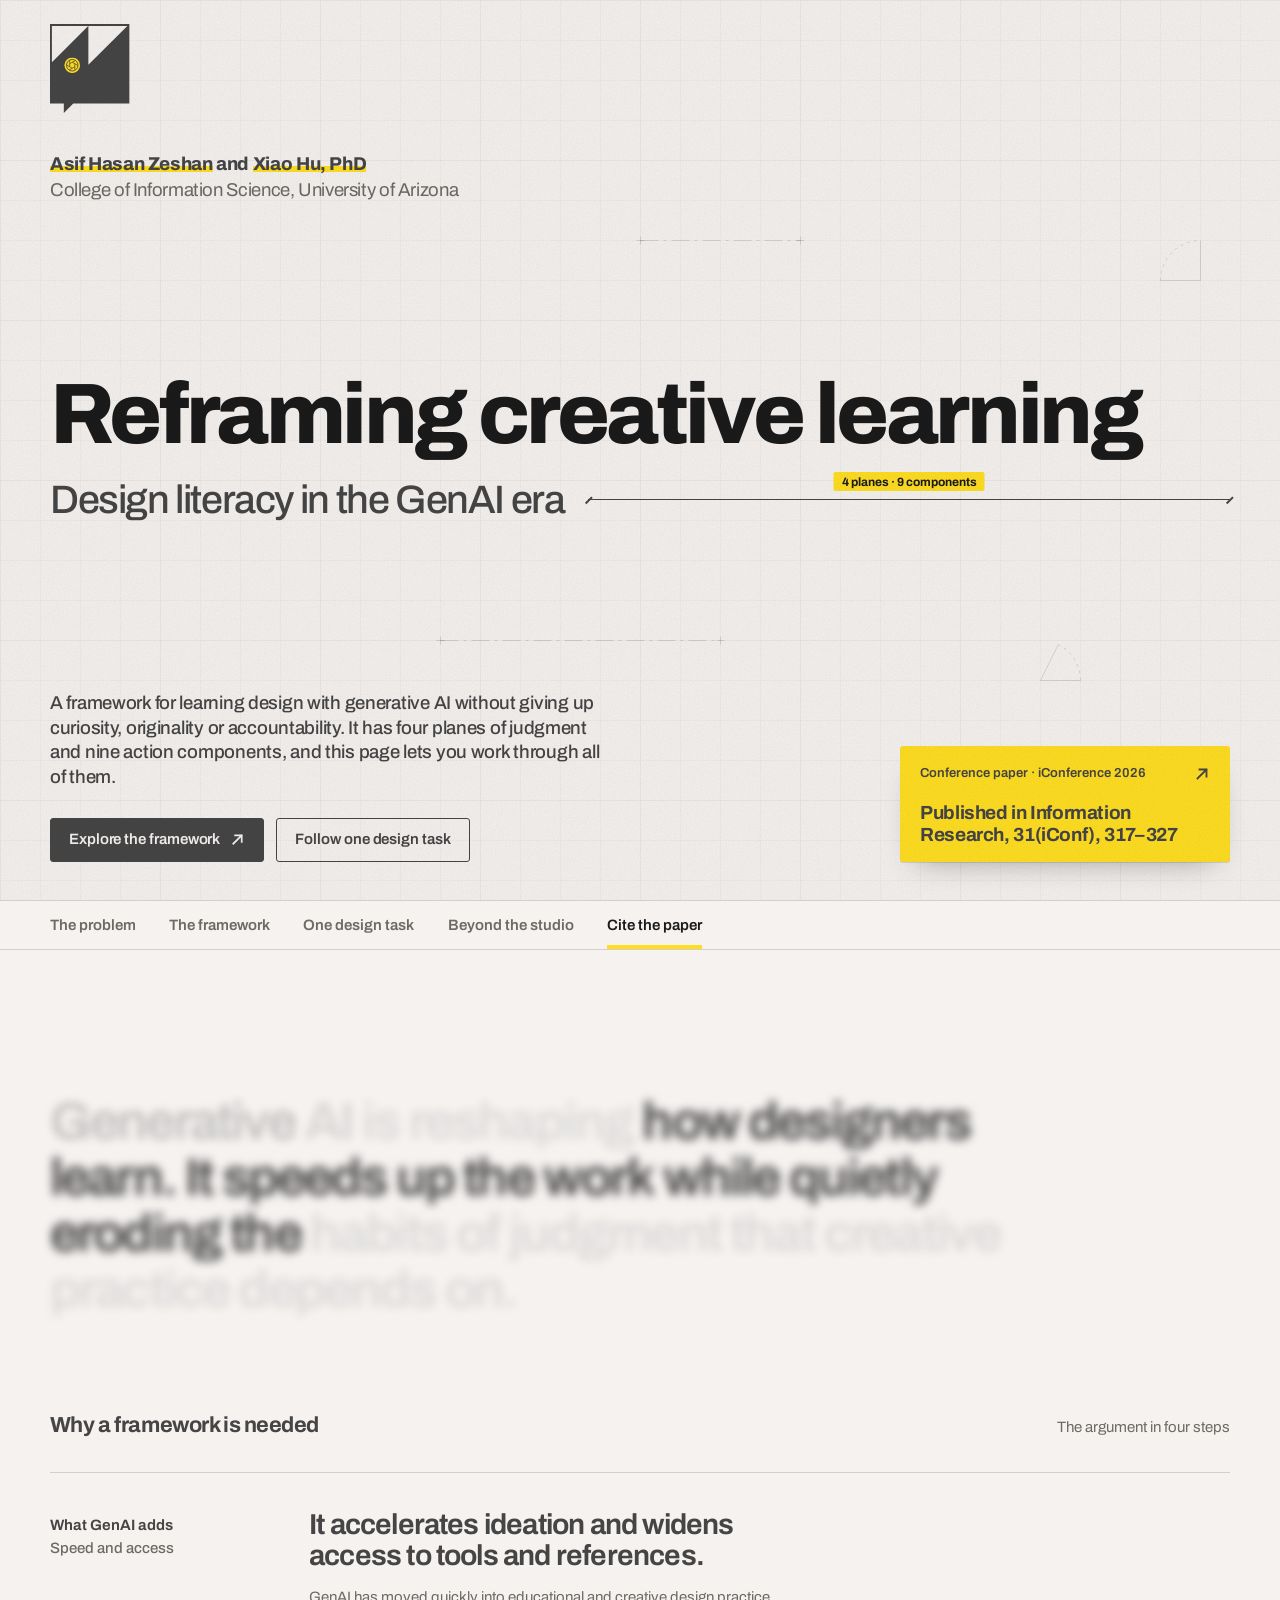
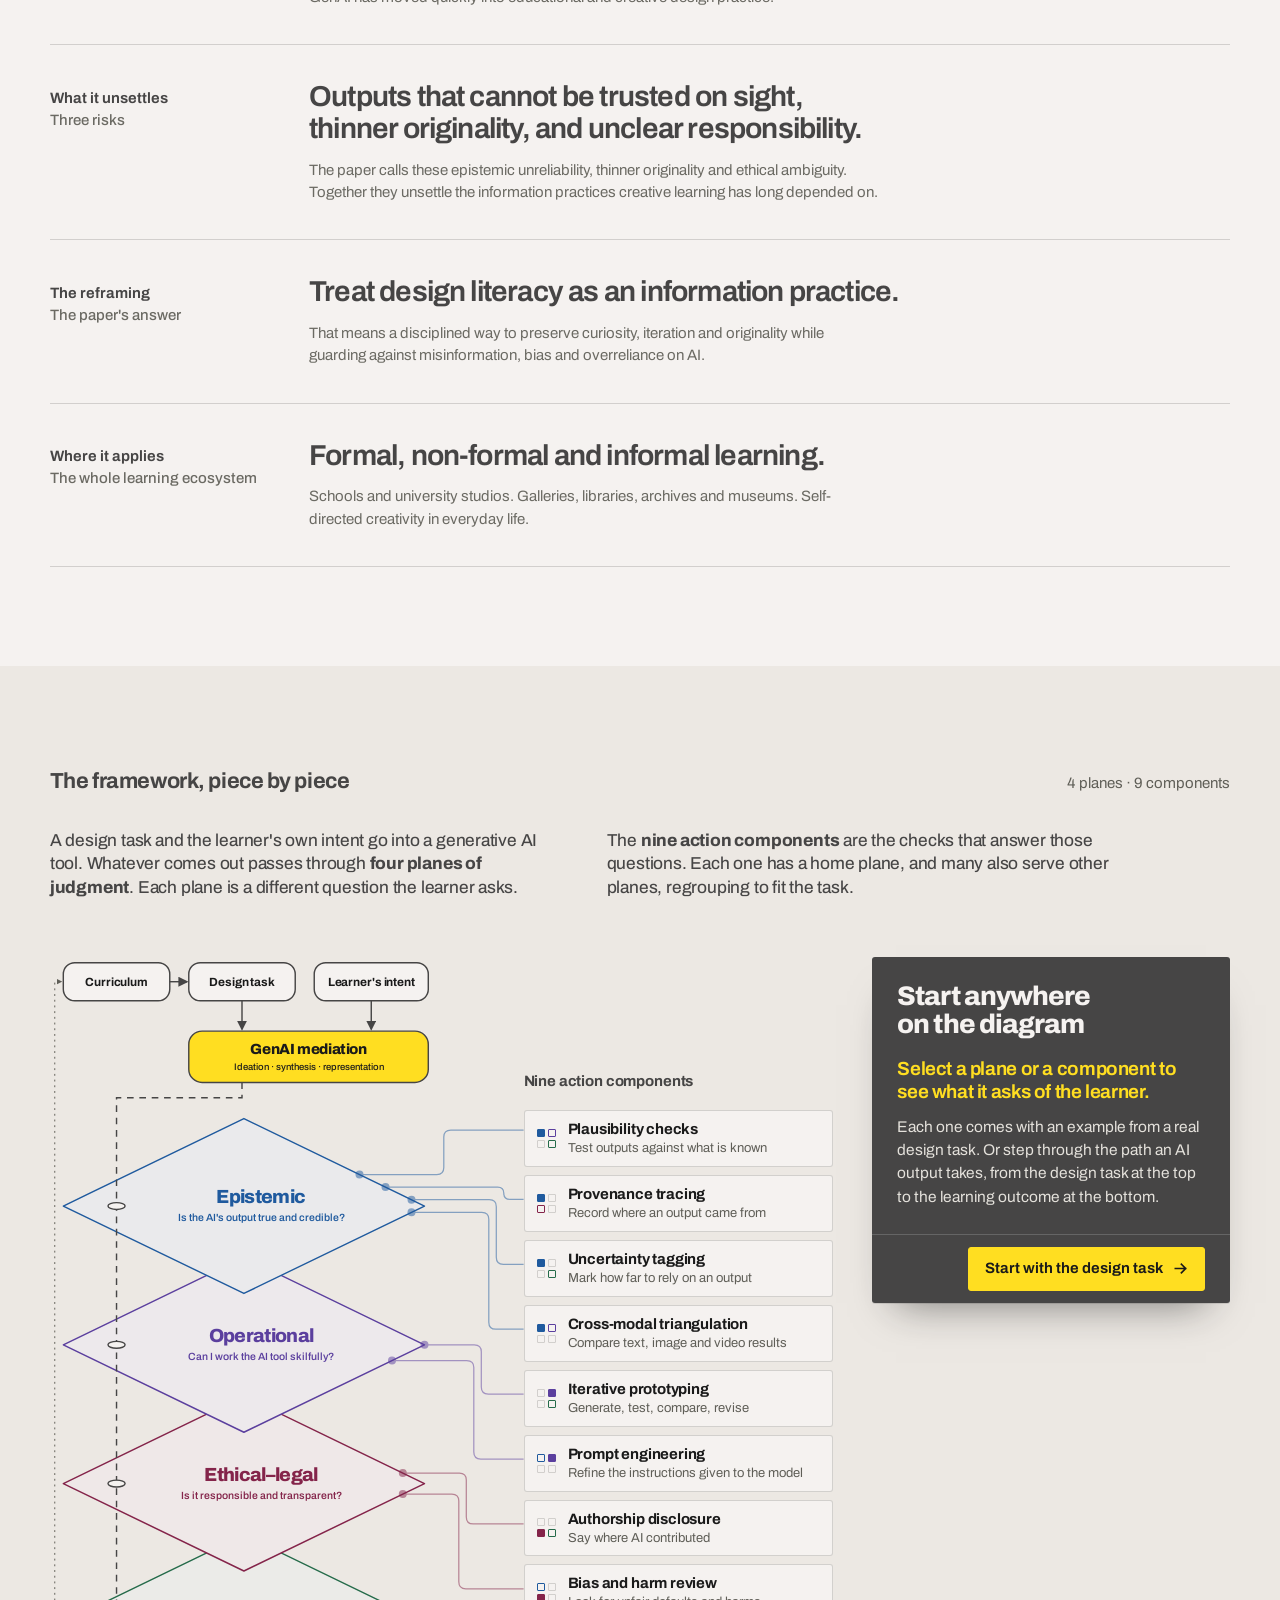
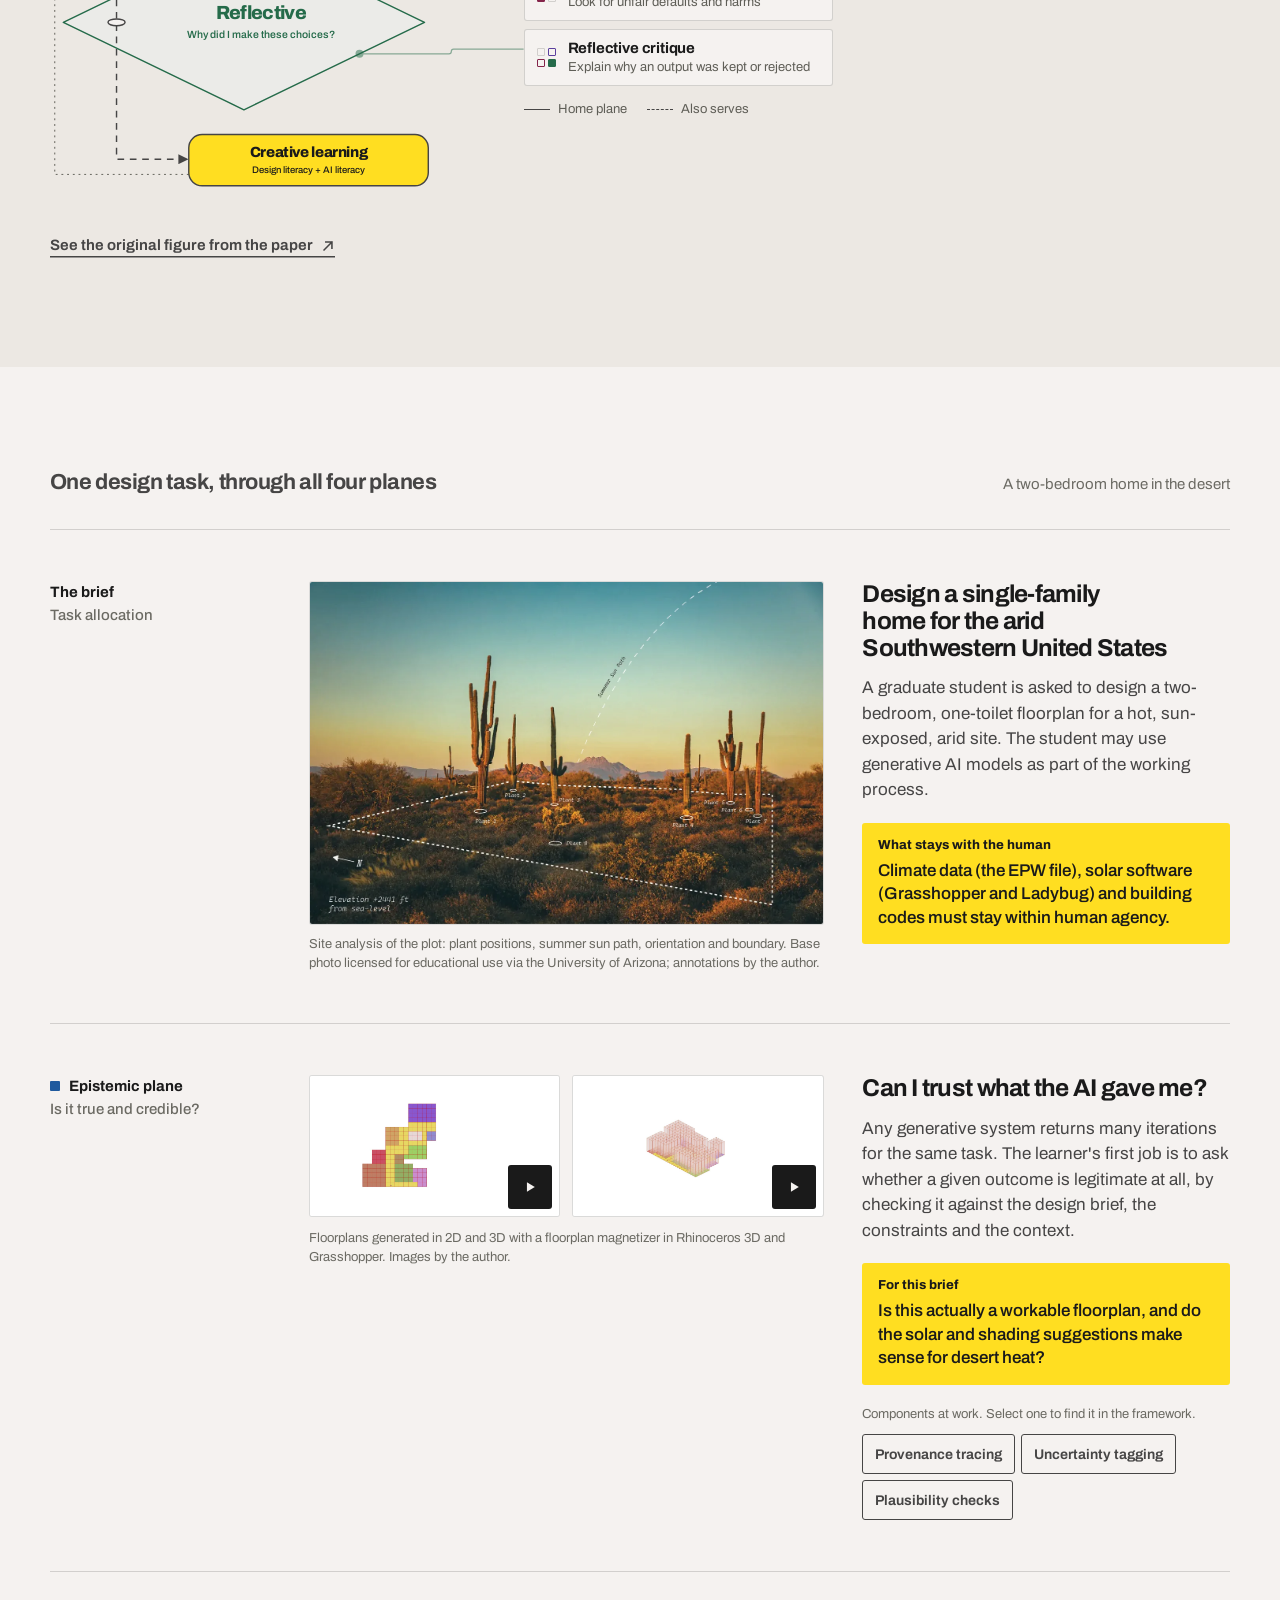
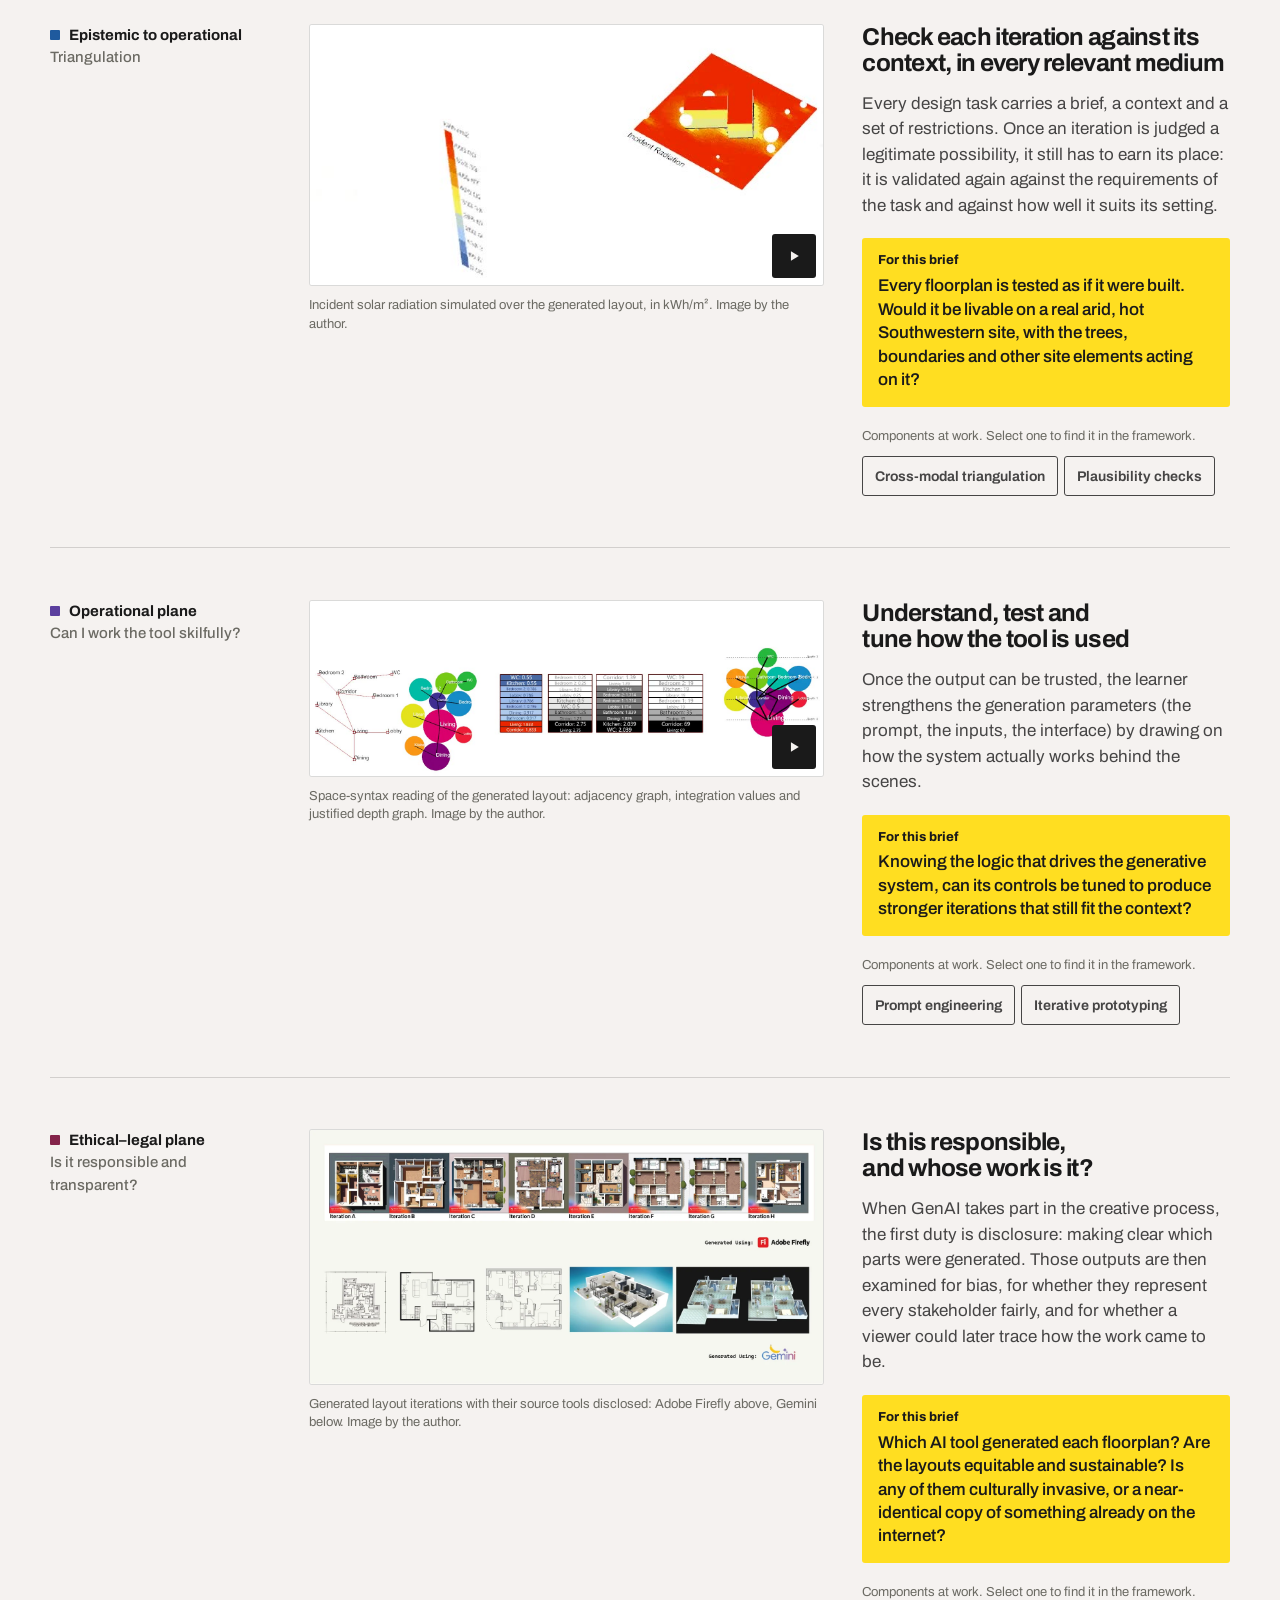
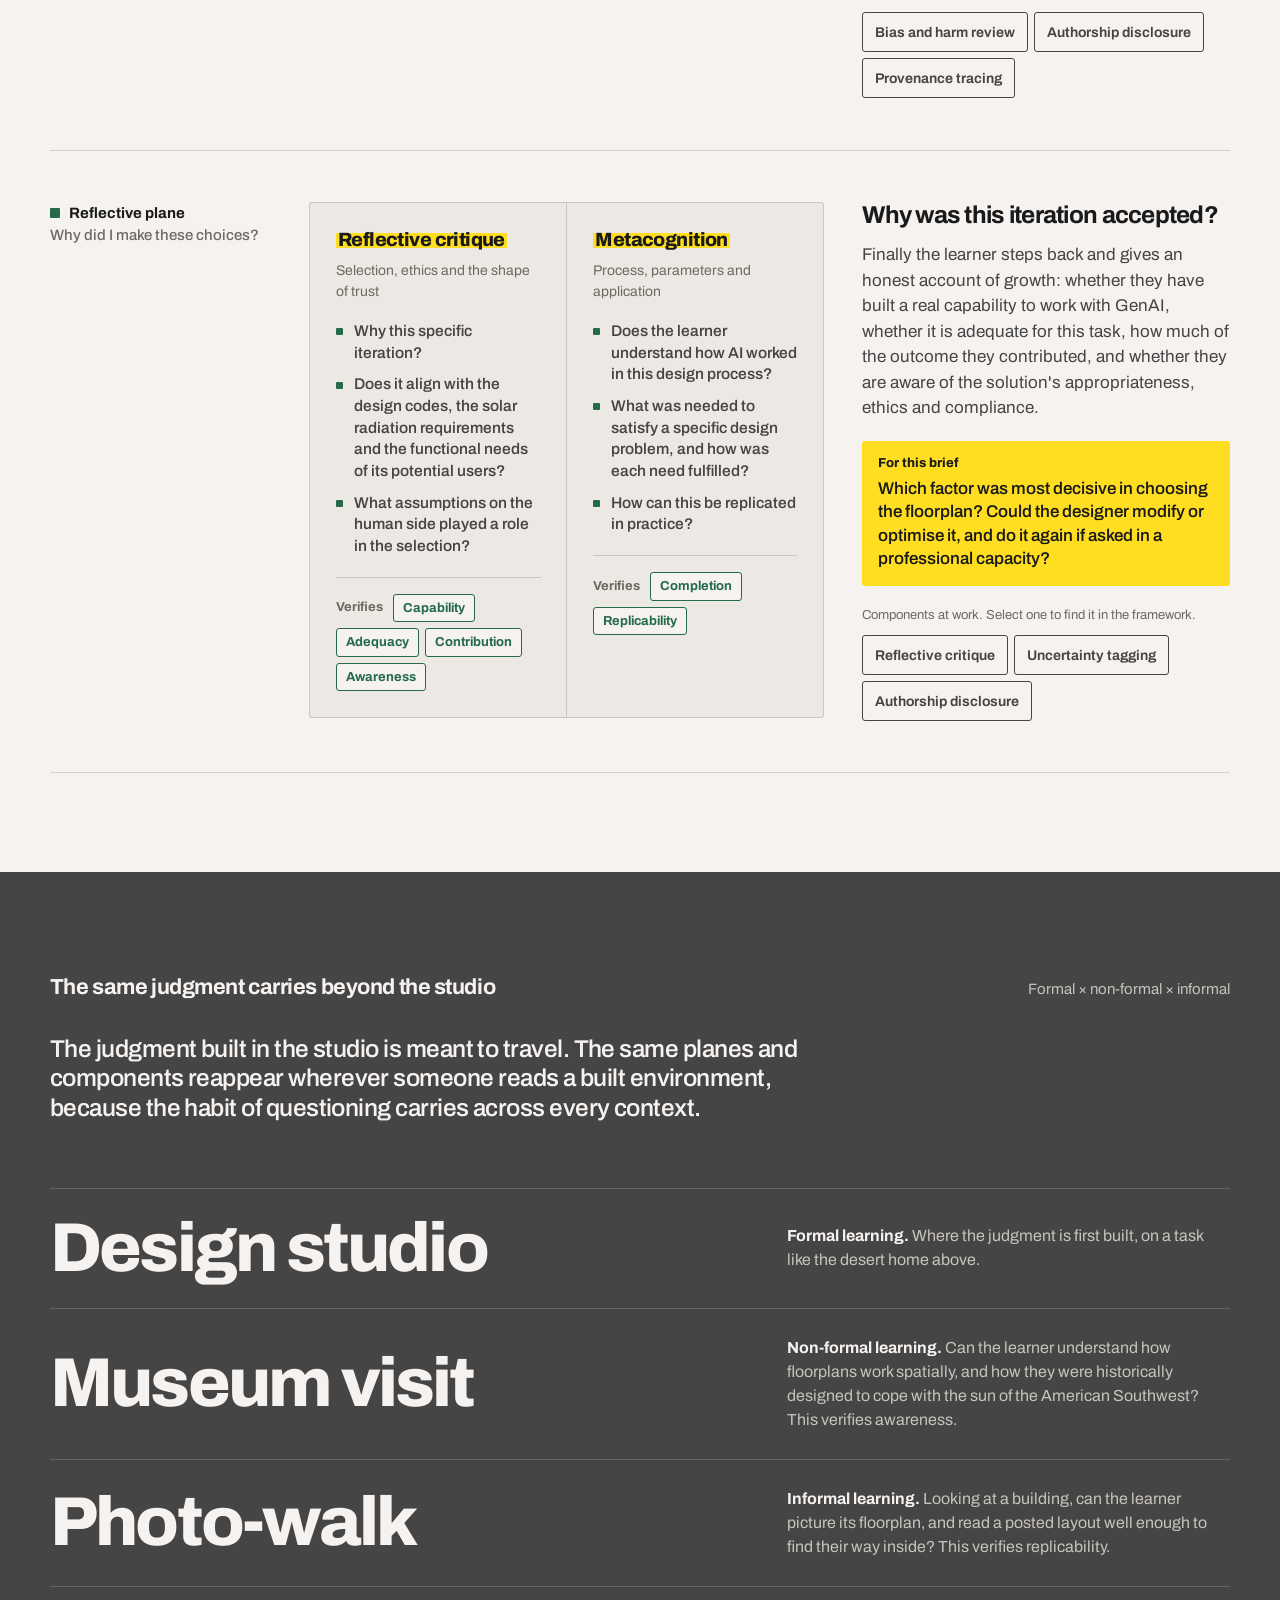
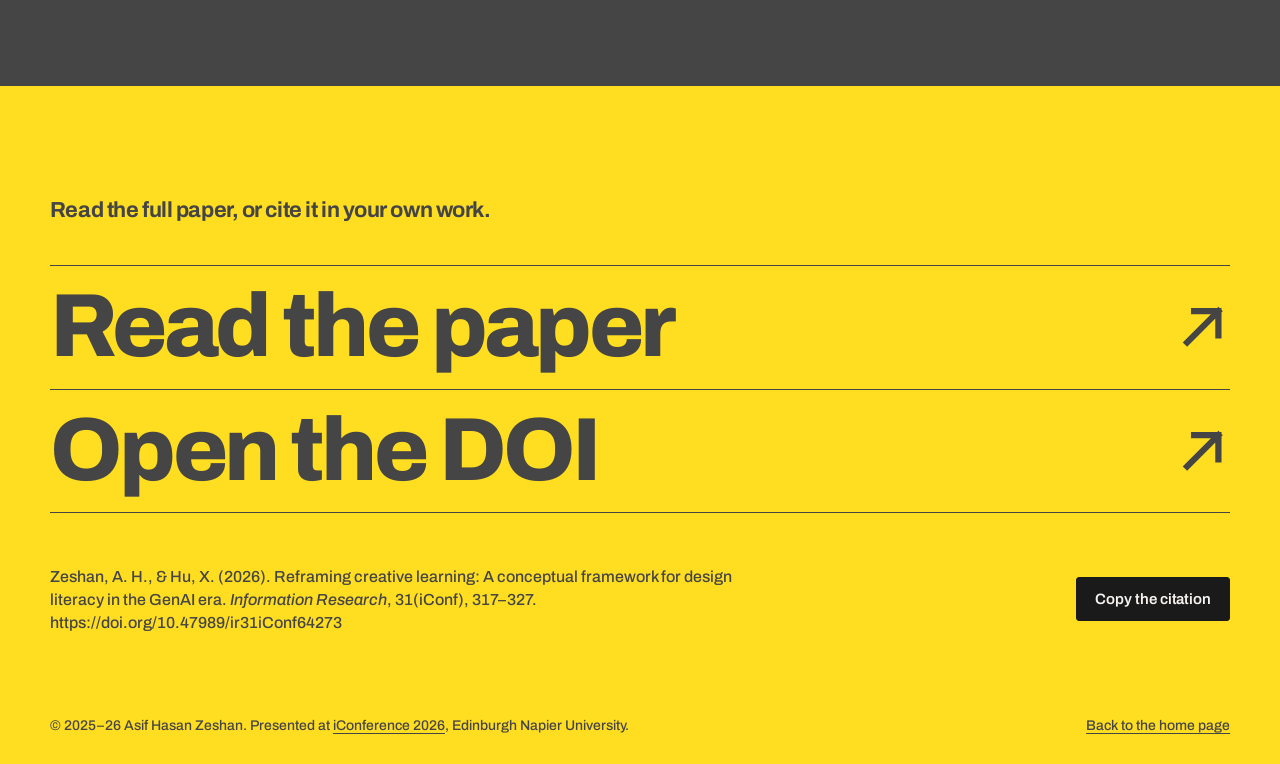
==== commit c1f44a14: "Redesign the GenAI creative learning page as an interactive explainer Rebuild the framework figure a" ====
--- a/projects/genaicreativelearning.html
+++ b/projects/genaicreativelearning.html
@@ -1,295 +1,440 @@
-<!DOCTYPE html><html lang="en"><head><meta charset="UTF-8"><meta name="viewport" content="width=device-width, initial-scale=1.0"><meta property="og:title" content="Reframing Creative Learning: Design Literacy in the GenAI Era"><meta property="og:description" content="An interactive conceptual framework. Four planes of competency, nine action components, explored through an architectural design task."><title>Reframing Creative Learning · Interactive Framework</title><style>:root{--ink:#1a1a18;--ink-2:#3a3a36;--ink-3:#6b6b64;--paper:#f4f2ec;--paper-2:#eae7df;--line:#cbc7bd;--line-soft:#ddd9cf;--signal:#1a1a18;--signal-soft:#9a9890;--hl:#ffde21;--hl-ink:#1a1a18;--epi:#3f5f66;--ope:#4d6149;--eth:#8a5a44;--ref:#5a5470;--white:#fbfaf6;--shadow:rgba(26,26,24,.12)}*{box-sizing:border-box;margin:0;padding:0}html{scroll-behavior:smooth}body{background:linear-gradient(rgba(26,26,24,.03) 1px,transparent 1px) 0 0/26px 26px,linear-gradient(90deg,rgba(26,26,24,.03) 1px,transparent 1px) 0 0/26px 26px,var(--paper);color:var(--ink);font-family:"Helvetica Neue",Arial,sans-serif;line-height:1.5;-webkit-font-smoothing:antialiased;overflow-x:hidden}@media (prefers-reduced-motion:reduce){*{animation-duration:.001ms!important;transition-duration:.001ms!important}}.wrap{max-width:1080px;margin:0 auto;padding:0 20px}header{padding:44px 0 8px;text-align:center}.eyebrow{font-size:11px;letter-spacing:.28em;text-transform:uppercase;color:var(--ink-2);font-weight:700;opacity:.75;margin-bottom:18px}h1{font-family:Georgia,"Times New Roman",serif;font-weight:400;font-size:clamp(28px,5vw,46px);line-height:1.08;letter-spacing:-.01em;color:var(--ink)}h1 em{font-style:italic;color:var(--signal)}.sub{max-width:640px;margin:18px auto 0;font-size:15.5px;color:var(--ink-2)}.byline{margin-top:16px;font-size:13px;letter-spacing:.02em;color:var(--ink-2)}.byline a{color:var(--ink);text-decoration:none;font-weight:600;box-shadow:inset 0 -0.5em 0 var(--hl);transition:box-shadow .2s}.byline a:hover{box-shadow:inset 0 -0.85em 0 var(--hl)}.affil{margin-top:6px;font-size:12px;color:var(--ink-3);line-height:1.5}.venue{margin-top:10px;font-size:11.5px;letter-spacing:.04em;color:var(--ink-3);font-style:italic}.venue a{color:var(--ink-2);text-decoration:underline;text-underline-offset:2px;font-style:italic}.venue a:hover{color:var(--ink)}.modes{display:flex;justify-content:center;gap:0;margin:30px auto 8px;border:1px solid var(--ink);border-radius:2px;width:max-content;max-width:100%;overflow:hidden;background:var(--white)}.modes button{font-family:inherit;font-size:12px;letter-spacing:.12em;text-transform:uppercase;font-weight:700;padding:11px 20px;border:0;background:transparent;color:var(--ink);cursor:pointer;transition:background .2s,color .2s;white-space:nowrap}.modes button+button{border-left:1px solid var(--line-soft)}.modes button.on{background:var(--hl);color:var(--hl-ink)}.hint{text-align:center;font-size:12.5px;color:var(--ink-2);opacity:.85;margin:4px 0 0;min-height:18px}.stage{position:relative;margin:18px auto 10px;padding:18px 0 6px}.rail{display:grid;grid-template-columns:repeat(4,1fr);gap:14px;position:relative}.rail::before{content:"";position:absolute;top:46px;left:8%;right:8%;height:2px;background:repeating-linear-gradient(90deg,var(--line) 0 8px,transparent 8px 16px);z-index:0}.plane{position:relative;z-index:1;background:var(--white);border:1.5px solid var(--ink);border-radius:3px;padding:0;cursor:pointer;text-align:left;font-family:inherit;color:var(--ink);transition:transform .25s cubic-bezier(.2,.7,.3,1),box-shadow .25s,border-color .25s;box-shadow:0 1px 0 var(--line-soft);display:flex;flex-direction:column;min-height:150px}.plane:hover{transform:translateY(-4px);box-shadow:0 10px 22px var(--shadow)}.plane:focus-visible{outline:3px solid var(--signal);outline-offset:3px}.plane .cap{display:flex;align-items:center;gap:8px;padding:9px 12px 8px;border-bottom:1px solid var(--line-soft)}.plane .gly{width:30px;height:30px;flex:0 0 auto;margin-left:auto}.plane .layer{font-size:9.5px;letter-spacing:.18em;text-transform:uppercase;color:var(--ink-2);opacity:.7;font-weight:700}.plane .name{padding:9px 12px 4px;font-family:Georgia,serif;font-size:17px;line-height:1.12}.plane .role{padding:0 12px 12px;font-size:11.5px;color:var(--ink-2);line-height:1.35}.plane .tick{position:absolute;left:50%;top:-9px;transform:translateX(-50%);width:14px;height:14px;background:var(--white);border:1.5px solid var(--ink);border-radius:50%;display:none;z-index:2}.plane.active{box-shadow:0 12px 26px var(--shadow)}.plane.active .tick{display:block}.plane[data-p="epi"] .layer{color:var(--epi);opacity:1}.plane[data-p="ope"] .layer{color:var(--ope);opacity:1}.plane[data-p="eth"] .layer{color:var(--eth);opacity:1}.plane[data-p="ref"] .layer{color:var(--ref);opacity:1}.plane[data-p="epi"].active{border-color:var(--epi)}.plane[data-p="ope"].active{border-color:var(--ope)}.plane[data-p="eth"].active{border-color:var(--eth)}.plane[data-p="ref"].active{border-color:var(--ref)}.plane[data-p="epi"].active .tick{background:var(--epi);border-color:var(--epi)}.plane[data-p="ope"].active .tick{background:var(--ope);border-color:var(--ope)}.plane[data-p="eth"].active .tick{background:var(--eth);border-color:var(--eth)}.plane[data-p="ref"].active .tick{background:var(--ref);border-color:var(--ref)}.arrow{position:absolute;top:40px;z-index:1;color:var(--line);font-size:13px;transform:translateX(-50%)}.tray{margin:22px auto 0;border-top:1px dashed var(--line);padding-top:18px}.tray-head{display:flex;align-items:baseline;justify-content:space-between;flex-wrap:wrap;gap:6px;margin-bottom:6px}.tray-head h2{font-family:Georgia,serif;font-weight:400;font-size:18px}.tray-head .count{font-size:11.5px;letter-spacing:.06em;text-transform:uppercase;color:var(--ink-2);opacity:.75}.tray-note{font-size:12px;color:var(--ink-3);margin-bottom:13px;max-width:64ch;line-height:1.45}.comps{display:grid;grid-template-columns:repeat(3,1fr);gap:10px}.comp{background:var(--white);border:1px solid var(--line-soft);border-radius:3px;padding:11px 12px;cursor:pointer;font-family:inherit;text-align:left;color:var(--ink);transition:transform .2s,box-shadow .2s,border-color .2s,opacity .25s,background .2s;position:relative;overflow:hidden}.comp .barwrap{position:absolute;left:0;top:0;bottom:0;width:4px;display:flex;flex-direction:column}.comp .barwrap i{flex:1;background:var(--line-soft);transition:background .2s}.comp:hover{transform:translateY(-2px);box-shadow:0 6px 14px var(--shadow)}.comp:focus-visible{outline:3px solid var(--signal);outline-offset:2px}.comp .ci{font-size:9.5px;letter-spacing:.1em;color:var(--ink-2);opacity:.6;font-weight:700;display:block;margin-bottom:3px;padding-left:6px}.comp .cn{font-size:13px;font-weight:700;line-height:1.2;padding-left:6px}.comp .cserve{font-size:9.5px;color:var(--ink-3);padding-left:6px;margin-top:4px;letter-spacing:.02em}.comp.dim{opacity:.26}.comp.lit{border-color:var(--ink-2)}.panel{margin:24px auto 0;background:var(--ink);color:var(--paper);border-radius:4px;padding:0;overflow:hidden;max-height:0;opacity:0;transition:max-height .42s ease,opacity .3s ease}.panel.open{max-height:560px;opacity:1}.panel-in{padding:22px 24px 24px;position:relative}.panel .ptag{font-size:10.5px;letter-spacing:.2em;text-transform:uppercase;opacity:.6;font-weight:700;margin-bottom:8px}.panel h3{font-family:Georgia,serif;font-weight:400;font-size:23px;margin-bottom:9px;color:var(--white);display:flex;align-items:center;gap:11px}.panel h3 .gm{width:28px;height:28px;flex:0 0 auto}.panel p{font-size:14.5px;line-height:1.55;color:#d8d4ca;max-width:64ch}.panel .meta{margin-top:14px;display:flex;flex-wrap:wrap;gap:8px}.chip{font-size:10.5px;letter-spacing:.04em;background:rgba(255,255,255,.08);border:1px solid rgba(255,255,255,.18);border-radius:999px;padding:5px 11px;color:#dbe6ee}.chip b{color:var(--signal-soft);font-weight:700}.panel .ex{margin-top:16px;padding-top:14px;border-top:1px solid rgba(255,255,255,.14)}.panel .ex .exl{font-size:10.5px;letter-spacing:.18em;text-transform:uppercase;color:var(--signal-soft);font-weight:700;margin-bottom:5px}.panel .ex p{font-size:13.5px;color:#c3d0da;font-style:italic}.closex{position:absolute;top:14px;right:16px;background:transparent;border:0;color:#aebccb;font-size:20px;cursor:pointer;line-height:1}.closex:hover{color:#fff}.walk{margin:14px auto 0}.walk-bar{display:flex;align-items:center;justify-content:center;gap:14px;margin-bottom:8px;flex-wrap:wrap}.walk-bar button{font-family:inherit;font-size:12px;font-weight:700;letter-spacing:.06em;padding:9px 18px;border:1.5px solid var(--ink);background:var(--white);color:var(--ink);border-radius:2px;cursor:pointer;transition:background .2s,color .2s,opacity .2s}.walk-bar button:hover:not(:disabled){background:var(--ink);color:var(--paper)}.walk-bar button:disabled{opacity:.35;cursor:default}.walk-bar .pos{font-size:12px;letter-spacing:.1em;color:var(--ink-2);font-weight:700;min-width:54px;text-align:center}.dots{display:flex;gap:6px;justify-content:center;margin-top:2px}.dots i{width:8px;height:8px;border-radius:50%;background:var(--line);transition:background .25s,transform .25s;cursor:pointer}.dots i.on{background:var(--signal);transform:scale(1.35)}.scene{margin-top:16px;background:var(--white);border:1px solid var(--line-soft);border-radius:4px;overflow:hidden;display:grid;grid-template-columns:minmax(0,1.05fr) minmax(0,1fr)}.scene .viz{background:var(--paper-2);border-right:1px solid var(--line-soft);display:flex;align-items:center;justify-content:center;padding:18px;min-height:300px}.scene .viz svg{width:100%;height:auto;max-height:340px;display:block}.scene .viz .fig{margin:0;width:100%;display:flex;flex-direction:column;gap:10px}.scene .viz .fig img{width:100%;height:auto;display:block;border:1px solid var(--line-soft);border-radius:3px;background:#fff}.scene .viz .fig.tall img{width:auto;height:auto;max-height:360px;max-width:100%;margin:0 auto}.scene .viz .fig figcaption{font-size:10.5px;letter-spacing:.04em;color:var(--ink-3);text-align:center;line-height:1.4}.scene .viz .figs{display:flex;flex-wrap:wrap;flex-direction:row;justify-content:center;align-items:flex-end;gap:16px}.scene .viz .fig.figs img{width:auto;height:auto;max-height:300px;max-width:46%;flex:0 0 auto;object-fit:contain}.scene .viz .figs figcaption{flex:0 0 100%;width:100%;order:9}.scene .viz .figs img+img{margin-top:0}.scene.noviz{grid-template-columns:1fr}.scene.noviz .stext{padding:30px 34px}.scene.noviz .stext p{max-width:68ch}.scene .stext{padding:24px 26px}.scene .sk{font-size:10.5px;letter-spacing:.2em;text-transform:uppercase;font-weight:700;margin-bottom:9px;display:flex;align-items:center;gap:8px;color:var(--ink-2)}.scene .sk .d{width:10px;height:10px;border-radius:50%}.scene h3{font-family:Georgia,serif;font-weight:400;font-size:23px;line-height:1.1;margin-bottom:11px}.scene p{font-size:14.5px;color:var(--ink-2);line-height:1.58;max-width:54ch}.scene .q{margin-top:13px;font-size:13.5px;color:var(--ink);background:var(--paper);border-left:3px solid var(--signal);padding:9px 13px;border-radius:0 3px 3px 0}.scene .q b{font-weight:700}.scene .uses{margin-top:14px;display:flex;flex-wrap:wrap;gap:6px}.scene .uses .u{font-size:10.5px;letter-spacing:.02em;border:1px solid var(--line-soft);background:var(--paper);border-radius:999px;padding:4px 10px;color:var(--ink-2)}.overview{display:grid;grid-template-columns:minmax(0,0.92fr) minmax(0,1.08fr);gap:28px;align-items:start;margin-top:6px}.overview .ov-text p{font-size:15px;color:var(--ink-2);line-height:1.62;margin-bottom:14px}.overview .ov-text p strong{color:var(--ink);font-weight:700}.overview .ov-text .ov-cue{font-size:13.5px;color:var(--ink-3);border-top:1px dashed var(--line);padding-top:14px;margin-top:4px}.overview .ov-fig{margin:0;background:var(--white);border:1px solid var(--line-soft);border-radius:4px;padding:14px;box-shadow:0 6px 18px var(--shadow)}.overview .ov-fig img{width:100%;height:auto;display:block;border-radius:2px;cursor:zoom-in}.overview .ov-fig figcaption{font-size:11.5px;color:var(--ink-3);text-align:center;margin-top:10px;line-height:1.45}.ovzoom{position:fixed;inset:0;background:rgba(16,36,59,.86);display:none;align-items:center;justify-content:center;z-index:50;padding:24px;cursor:zoom-out}.ovzoom.open{display:flex}.ovzoom img{display:block;width:auto!important;height:auto!important;max-width:calc(100vw - 48px);max-height:calc(100vh - 48px);object-fit:contain;border-radius:3px;box-shadow:0 20px 60px rgba(0,0,0,.5)}.ovzoom .zclose{position:absolute;top:18px;right:24px;background:transparent;border:0;color:#fff;font-size:30px;cursor:pointer;line-height:1}.hide{display:none!important}footer{margin:40px 0 30px;text-align:center;border-top:1px solid var(--line-soft);padding-top:20px}footer p{font-size:12px;color:var(--ink-2);opacity:.85;line-height:1.65}footer a{color:var(--signal);text-decoration:none}.cite-btn{display:inline-block;margin-top:16px;font-family:inherit;font-size:11.5px;letter-spacing:.14em;text-transform:uppercase;font-weight:700;color:var(--hl-ink);background:var(--hl);border:1.5px solid var(--hl);border-radius:2px;padding:10px 22px;text-decoration:none;transition:background .2s,color .2s,box-shadow .2s}.cite-btn:hover{background:var(--hl-ink);color:var(--hl);border-color:var(--hl-ink)}footer a:hover{text-decoration:underline}/* HOME RETURN BUTTON MODULE START */.home-return{text-align:center;margin:-12px 0 38px}.home-return a{display:inline-block;font-family:inherit;font-size:11.5px;letter-spacing:.14em;text-transform:uppercase;font-weight:700;color:var(--hl-ink);background:var(--white);border:1.5px solid var(--ink);border-radius:2px;padding:10px 22px;text-decoration:none;transition:background .2s,color .2s}.home-return a:hover{background:var(--ink);color:var(--paper);text-decoration:none}/* HOME RETURN BUTTON MODULE END */@media (max-width:860px){.rail{grid-template-columns:repeat(2,1fr);gap:12px}.rail::before{display:none}.arrow{display:none}.comps{grid-template-columns:repeat(2,1fr)}.scene{grid-template-columns:1fr}.scene .viz{border-right:0;border-bottom:1px solid var(--line-soft);min-height:auto}.scene .viz .figs{grid-template-columns:1fr}.overview{grid-template-columns:1fr;gap:20px}}@media (max-width:520px){header{padding:30px 0 4px}.rail{grid-template-columns:1fr}.comps{grid-template-columns:1fr}.plane{min-height:auto}.modes button{padding:10px 14px;font-size:11px}.walk-bar{gap:8px}.panel.open{max-height:760px}}</style></head><body><div class="wrap"><header><div class="eyebrow">Conference Paper</div><h1>Reframing creative learning:<br>design literacy in the <em>GenAI era</em></h1><p class="sub">Generative AI is reshaping how designers learn, speeding up the work while quietly eroding the habits of judgment that creative practice depends on. This paper reframes design literacy as an information practice and offers a framework, four planes of judgment and nine action components, for using GenAI without surrendering curiosity, originality, or accountability.</p><p class="byline"><a href="https://infosci.arizona.edu/person/asif-hasan-zeshan" target="_blank" rel="noopener">Asif Hasan Zeshan</a> &amp; <a href="https://infosci.arizona.edu/person/xiao-hu" target="_blank" rel="noopener">Xiao Hu, PhD</a></p><p class="affil">University of Arizona, College of Information Science</p><p class="venue">Presented at <a href="https://www.ischools.org/post/iconference-2026-call-for-papers" target="_blank" rel="noopener">iConference 2026</a>, hosted by Edinburgh Napier University</p></header><div class="modes" role="tablist" aria-label="View mode"><button id="mOverview" class="on" role="tab" aria-selected="true">Overview</button><button id="mExplore" role="tab" aria-selected="false">Explore</button><button id="mWalk" role="tab" aria-selected="false">Walkthrough</button></div><p class="hint" id="hint">The context and scope of the framework at a glance.</p><section class="stage" id="overviewView"><div class="overview"><div class="ov-text"><p>Generative AI has moved quickly into educational and creative design practice, accelerating ideation and widening access to tools and references. Yet the same systems introduce epistemic unreliability, thinner originality, and ethical ambiguity, unsettling the information practices on which creative learning has long depended. This framework responds by reframing design literacy as an information practice: a disciplined way to preserve curiosity, iteration, and originality while guarding against misinformation, bias, and overreliance on AI.</p><p>The scope spans the whole learning ecosystem. It addresses formal settings such as schools and university studios, non-formal contexts including galleries, libraries, archives, and museums, and informal, self-directed creativity in everyday life. Across all three, a design task is examined through four judgment planes, epistemic, operational, ethical-legal, and reflective, each representing a distinct mode of judgment a learner brings to bear when working with generative AI.</p><p>Operating within and across these planes are nine action components, recurring evaluative and reflective criteria that re-cluster to fit the demands of a given task rather than binding to a single plane. Together they let educators and learners locate where creative judgment is exercised, where information is evaluated, and where accountability is owed. The diagram below maps how these layers connect, rising from the design task and GenAI mediation at the base, through the four planes and their components, to sustained design literacy at the top.</p><p class="ov-cue">Open the Explore tab to interact with the planes and components, or Walkthrough to follow one architectural design task through all four planes.</p></div><figure class="ov-fig"><img id="ovImg" width="1522" height="2048" decoding="async" alt="Conceptual framework diagram: learning ecosystem and GenAI mediation at the base, rising through epistemic, operational, ethical-legal, and reflective judgment planes with their action components, to sustained design literacy at the top."/><figcaption>The conceptual framework in full: judgment planes, action components, and learning contexts.</figcaption></figure></div></section><section class="stage hide" id="exploreView"><div class="rail" id="rail"></div><div class="tray"><div class="tray-head"><h2>Nine action components</h2><span class="count">Re-clustered per task</span></div><p class="tray-note">Components are not fixed to a single plane. Each has a home plane where it does its main work, yet many serve more than one, recombining as the design task demands. The coloured marks on each card show every plane it can support.</p><div class="comps" id="comps"></div></div><div class="panel" id="panel" aria-live="polite"><div class="panel-in"><button class="closex" id="closeP" aria-label="Close detail">×</button><div class="ptag" id="pTag"></div><h3 id="pTitle"></h3><p id="pBody"></p><div class="meta" id="pMeta"></div><div class="ex" id="pEx"><div class="exl">In the desert-home task</div><p id="pExBody"></p></div></div></div></section><section class="stage hide" id="walkView"><div class="walk"><div class="walk-bar"><button id="prev" disabled>‹ Back</button><span class="pos" id="pos">1 / 7</span><button id="next">Next ›</button></div><div class="dots" id="dots"></div><div class="scene" id="scene"></div></div></section><footer><p><strong>Reframing creative learning: a conceptual framework for design literacy in the GenAI era</strong><br><a href="https://infosci.arizona.edu/person/asif-hasan-zeshan" target="_blank" rel="noopener">Asif Hasan Zeshan</a> &amp; <a href="https://infosci.arizona.edu/person/xiao-hu" target="_blank" rel="noopener">Xiao Hu, PhD</a> · University of Arizona, College of Information Science<br>
-Presented at iConference 2026, Edinburgh Napier University · <em>Information Research</em>, 31(iConf), 317–327<br><a href="https://doi.org/10.47989/ir31iConf64273" target="_blank" rel="noopener">doi.org/10.47989/ir31iConf64273</a></p><a class="cite-btn" href="https://publicera.kb.se/ir/article/view/64273" target="_blank" rel="noopener">Cite the paper</a></footer><!-- HOME RETURN BUTTON MODULE START --><div class="home-return"><a href="https://www.asifhasanzeshan.xyz/">Back to home page</a></div><!-- HOME RETURN BUTTON MODULE END --></div><div class="ovzoom" id="ovzoom" aria-hidden="true"><button class="zclose" id="zclose" aria-label="Close">×</button><img id="ovzoomImg" width="1522" height="2048" decoding="async" alt="Conceptual framework diagram, enlarged."/></div><script>(function(){
-"use strict";
-var GLY={
-epi:'<svg viewBox="0 0 40 40" fill="none" stroke="var(--epi)" stroke-width="1.5"><circle cx="20" cy="20" r="13"/><path d="M20 7v26M7 20h26"/><circle cx="20" cy="20" r="4" fill="var(--epi)" stroke="none"/></svg>',
-ope:'<svg viewBox="0 0 40 40" fill="none" stroke="var(--ope)" stroke-width="1.5"><rect x="7" y="7" width="26" height="26"/><path d="M11 27l6-6 5 5 8-10"/><path d="M27 16h3v3"/></svg>',
-eth:'<svg viewBox="0 0 40 40" fill="none" stroke="var(--eth)" stroke-width="1.5"><path d="M20 6l11 5v8c0 8-5 12-11 15-6-3-11-7-11-15v-8z"/><path d="M20 15v8M20 27v.3"/></svg>',
-ref:'<svg viewBox="0 0 40 40" fill="none" stroke="var(--ref)" stroke-width="1.5"><path d="M11 29a11 11 0 1 1 18 0"/><path d="M14 29h12M16 33h8"/><path d="M20 8v3"/></svg>'
-};
-function gm(p){return GLY[p];}
-var nameOf={epi:"Epistemic",ope:"Operational",eth:"Ethical–Legal",ref:"Reflective"};
-var colorVar={epi:"var(--epi)",ope:"var(--ope)",eth:"var(--eth)",ref:"var(--ref)"};
-function cssColor(p){return getComputedStyle(document.documentElement).getPropertyValue('--'+p).trim();}
-var PLANES=[
-{p:"epi",layer:"Plane 01",name:"Epistemic",role:"Is the AI's output true and credible?",
-tag:"Plane 01 · Truth & credibility",
-body:"The first checkpoint. Generative AI can blur the line between fact and fabrication, so this plane asks whether an output can be trusted at all, tracing where it came from, flagging how confident it is, and rejecting anything that contradicts what is known.",
-ex:"The learner examines the sources and assumptions behind AI-generated climate references for the desert site, and tests whether proposed layouts respond realistically to heat and orientation."},
-{p:"ope",layer:"Plane 02",name:"Operational",role:"Can I work the AI tool skilfully?",
-tag:"Plane 02 · Technical capacity",
-body:"Once outputs can be trusted, this plane is about working the tool well, shaping precise prompts and looping through generate, test, and refine cycles, so the learner harnesses the AI's power while staying in command of the result.",
-ex:"Prompts specify orientation, shading intent, and room adjacency; the learner iterates across cycles of generated floorplans while keeping authorship over the final layout."},
-{p:"eth",layer:"Plane 03",name:"Ethical–Legal",role:"Is it responsible and transparent?",
-tag:"Plane 03 · Responsibility & transparency",
-body:"Good output and good craft still call for a conscience. This plane checks AI results for bias or harm, and insists on disclosing where the AI contributed, keeping the human answerable for ethics and compliance.",
-ex:"Bias reviews ask whether generated layouts simply copy existing homes or impose unsuitable conventions; authorship disclosure makes the AI's role explicit, and building codes are taught and evaluated directly."},
-{p:"ref",layer:"Plane 04",name:"Reflective",role:"Why did I make these choices?",
-tag:"Plane 04 · Metacognition",
-body:"The final plane steps back. Reflective critique asks why choices were made and whether they hold up, addressing the why of action, its reasons and its consequences. This is where design literacy deepens over time.",
-ex:"The learner articulates why certain AI options were accepted, modified, or rejected, and how those decisions align with functional goals and professional values."}
-];
-var COMPS=[
-{id:"prov",n:"Provenance tracing",home:"epi",also:["eth"],
-d:"Records where data or an AI output came from, so its authenticity can be verified. Its trail also feeds authorship and accountability work on the ethical plane.",
-ex:"Checking the sources and assumptions behind AI-generated climate references."},
-{id:"unc",n:"Uncertainty tagging",home:"epi",also:["ref"],
-d:"Attaches confidence scores to outputs so learners can judge how far to rely on them. The same scores later inform reflective judgement about which options to trust.",
-ex:"Flagging layout claims that rest on generalised or probabilistic assumptions."},
-{id:"tri",n:"Cross-modal triangulation",home:"epi",also:["ope"],
-d:"Compares results across modalities, text, image, and video, to check they stay consistent. The comparison habit carries into operational testing of variants.",
-ex:"Cross-checking a generated plan against solar simulation imagery for the same site."},
-{id:"pla",n:"Plausibility checks",home:"epi",also:["ope","ref"],
-d:"Uses domain expertise and common sense to reject outputs that contradict established facts. It guides which prototypes are worth refining and what to question on reflection.",
-ex:"Asking whether shading and solar orientation are realistic for desert conditions."},
-{id:"pro",n:"Prompt engineering",home:"ope",also:["epi"],
-d:"Crafting and refining input instructions that steer the model toward relevant responses. Sharper prompts also surface more traceable, checkable outputs for the epistemic plane.",
-ex:"Specifying orientation, shading intent, and adjacency in the prompt."},
-{id:"ite",n:"Iterative prototyping",home:"ope",also:["ref"],
-d:"Generates design variants with AI and refines them over successive cycles. Each cycle gives the reflective plane fresh material to weigh and learn from.",
-ex:"Producing two floorplans, then looping to compare and improve them."},
-{id:"bia",n:"Bias & harm review",home:"eth",also:["epi"],
-d:"Examines outputs for unfair bias or harm and proposes mitigations. The scrutiny overlaps with epistemic checks on whether an output reflects reality fairly.",
-ex:"Asking if layouts are culturally invasive, inequitable, or merely copied."},
-{id:"aut",n:"Authorship disclosure",home:"eth",also:["ref"],
-d:"Transparently acknowledges where AI contributed to content or decisions. Naming the AI's share also sharpens the learner's reflection on their own role.",
-ex:"Marking which parts of the design came from the AI and which from the learner."},
-{id:"refc",n:"Reflective critique",home:"ref",also:["ope","eth"],
-d:"Compels learners to reflect on the process and how to improve the creative outcome. It reaches back into operational and ethical decisions, asking why each was made.",
-ex:"Reasoning through why one iteration was accepted over another."}
-];
-function planesFor(c){return [c.home].concat(c.also);}
-var rail=document.getElementById('rail');
-PLANES.forEach(function(pl){
-var b=document.createElement('button');
-b.className='plane';b.setAttribute('data-p',pl.p);b.setAttribute('aria-label',pl.name+' plane');
-b.innerHTML='<span class="tick"></span>'+
-'<span class="cap"><span class="layer">'+pl.layer+'</span><span class="gly">'+gm(pl.p)+'</span></span>'+
-'<span class="name">'+pl.name+'</span>'+
-'<span class="role">'+pl.role+'</span>';
-rail.appendChild(b);
-});
-['25%','50%','75%'].forEach(function(L){var a=document.createElement('span');a.className='arrow';a.style.left=L;a.textContent='▸';rail.appendChild(a);});
-var compsEl=document.getElementById('comps');
-COMPS.forEach(function(c,i){
-var serves=planesFor(c);
-var bars=['epi','ope','eth','ref'].map(function(p){
-var on=serves.indexOf(p)>-1;
-return '<i data-bar="'+p+'" style="'+(on?'background:'+colorVar[p]:'')+'"></i>';
-}).join('');
-var label=nameOf[c.home]+(c.also.length?' +'+c.also.length:'');
-var b=document.createElement('button');
-b.className='comp';b.setAttribute('data-id',c.id);b.setAttribute('data-serves',serves.join(' '));
-b.innerHTML='<span class="barwrap">'+bars+'</span>'+
-'<span class="ci">C'+String(i+1).padStart(2,'0')+'</span>'+
-'<span class="cn">'+c.n+'</span>'+
-'<span class="cserve">'+label+'</span>';
-compsEl.appendChild(b);
-});
-var planeEls=[].slice.call(document.querySelectorAll('.plane'));
-var compEls=[].slice.call(document.querySelectorAll('.comp'));
-var panel=document.getElementById('panel');
-var pTag=document.getElementById('pTag'),pTitle=document.getElementById('pTitle'),
-pBody=document.getElementById('pBody'),pMeta=document.getElementById('pMeta'),
-pExBody=document.getElementById('pExBody');
-function clearActive(){planeEls.forEach(function(p){p.classList.remove('active')});compEls.forEach(function(c){c.classList.remove('lit','dim')});}
-function showPlane(p){
-clearActive();
-document.querySelector('.plane[data-p="'+p+'"]').classList.add('active');
-compEls.forEach(function(c){
-var serves=c.getAttribute('data-serves').split(' ');
-if(serves.indexOf(p)>-1){c.classList.add('lit')} else {c.classList.add('dim')}
-});
-var pl=PLANES.filter(function(x){return x.p===p})[0];
-var rel=COMPS.filter(function(c){return planesFor(c).indexOf(p)>-1});
-pTag.textContent=pl.tag;
-pTitle.innerHTML='<span class="gm">'+gm(p)+'</span>'+pl.name+' plane';
-pBody.textContent=pl.body;
-pMeta.innerHTML=rel.map(function(c){
-var home=c.home===p;
-return '<span class="chip">'+(home?'<b>home · </b>':'serves · ')+c.n+'</span>';
-}).join('');
-pExBody.textContent=pl.ex;
-panel.classList.add('open');
-}
-function showComp(id){
-clearActive();
-var c=COMPS.filter(function(x){return x.id===id})[0];
-var serves=planesFor(c);
-document.querySelector('.comp[data-id="'+id+'"]').classList.add('lit');
-compEls.forEach(function(x){if(x.getAttribute('data-id')!==id)x.classList.add('dim')});
-serves.forEach(function(p){document.querySelector('.plane[data-p="'+p+'"]').classList.add('active')});
-pTag.textContent='Action component · home plane '+nameOf[c.home];
-pTitle.innerHTML='<span class="gm">'+gm(c.home)+'</span>'+c.n;
-pBody.textContent=c.d;
-pMeta.innerHTML=serves.map(function(p,i){
-return '<span class="chip">'+(i===0?'<b>home · </b>':'also serves · ')+nameOf[p]+'</span>';
-}).join('');
-pExBody.textContent=c.ex;
-panel.classList.add('open');
-}
-function closePanel(){panel.classList.remove('open');clearActive();}
-document.getElementById('closeP').addEventListener('click',closePanel);
-planeEls.forEach(function(p){p.addEventListener('click',function(){showPlane(p.getAttribute('data-p'))})});
-compEls.forEach(function(c){
-c.addEventListener('click',function(){showComp(c.getAttribute('data-id'))});
-c.addEventListener('mouseenter',function(){
-if(panel.classList.contains('open'))return;
-c.getAttribute('data-serves').split(' ').forEach(function(p){document.querySelector('.plane[data-p="'+p+'"]').classList.add('active')});
-});
-c.addEventListener('mouseleave',function(){
-if(panel.classList.contains('open'))return;
-planeEls.forEach(function(x){x.classList.remove('active')});
-});
-});
-var mO=document.getElementById('mOverview'),mE=document.getElementById('mExplore'),mW=document.getElementById('mWalk'),
-oV=document.getElementById('overviewView'),eV=document.getElementById('exploreView'),wV=document.getElementById('walkView'),hint=document.getElementById('hint');
-var HINTS={
-overview:'The context and scope of the framework at a glance.',
-explore:'Hover a component to see the planes it serves. Click any plane or component for detail.',
-walk:'A single architecture task, walked through the four planes with the visuals from the paper.'
-};
-function setMode(mode){
-var isO=mode==='overview',isE=mode==='explore',isW=mode==='walk';
-mO.classList.toggle('on',isO);mE.classList.toggle('on',isE);mW.classList.toggle('on',isW);
-mO.setAttribute('aria-selected',isO);mE.setAttribute('aria-selected',isE);mW.setAttribute('aria-selected',isW);
-oV.classList.toggle('hide',!isO);eV.classList.toggle('hide',!isE);wV.classList.toggle('hide',!isW);
-hint.textContent=HINTS[mode];
-if(!isE){closePanel();}
-if(isW){renderScene();}
-}
-mO.addEventListener('click',function(){setMode('overview')});
-mE.addEventListener('click',function(){setMode('explore')});
-mW.addEventListener('click',function(){setMode('walk')});
-var OV_IMG='[data-uri]